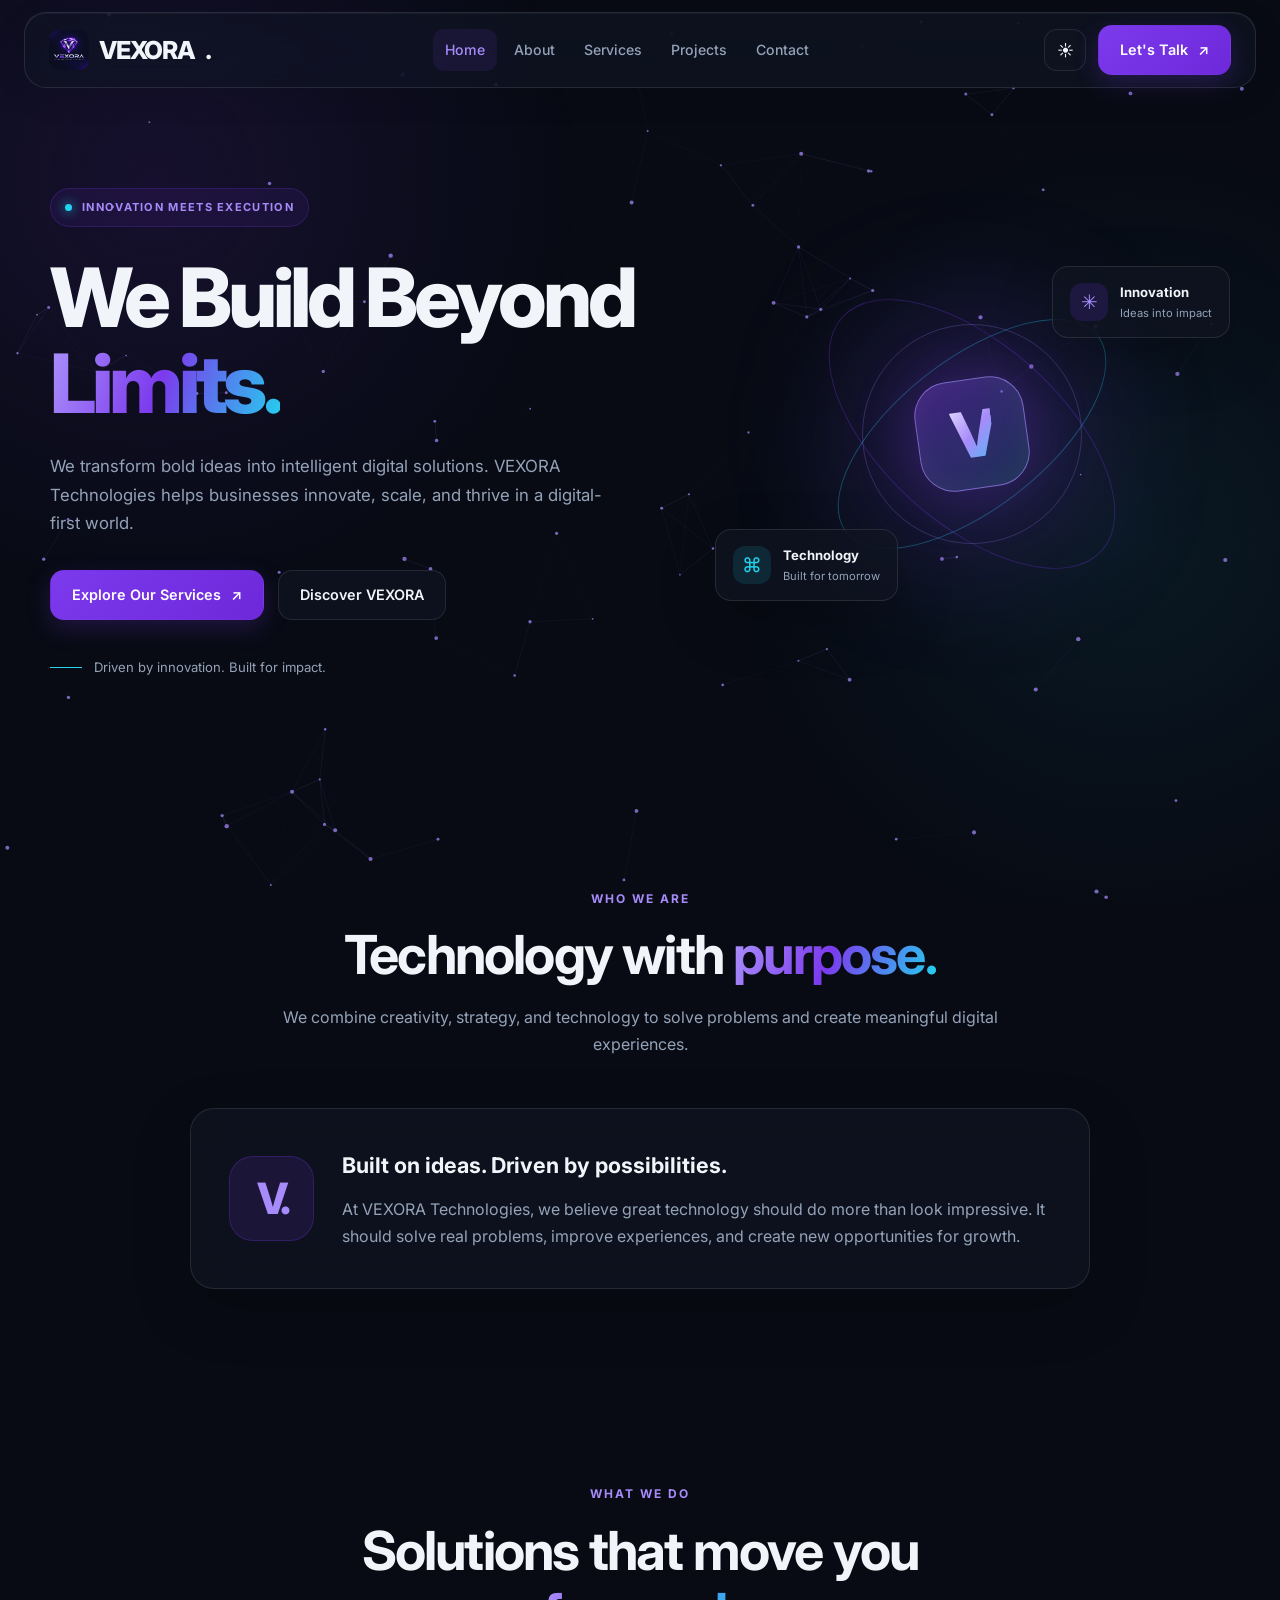
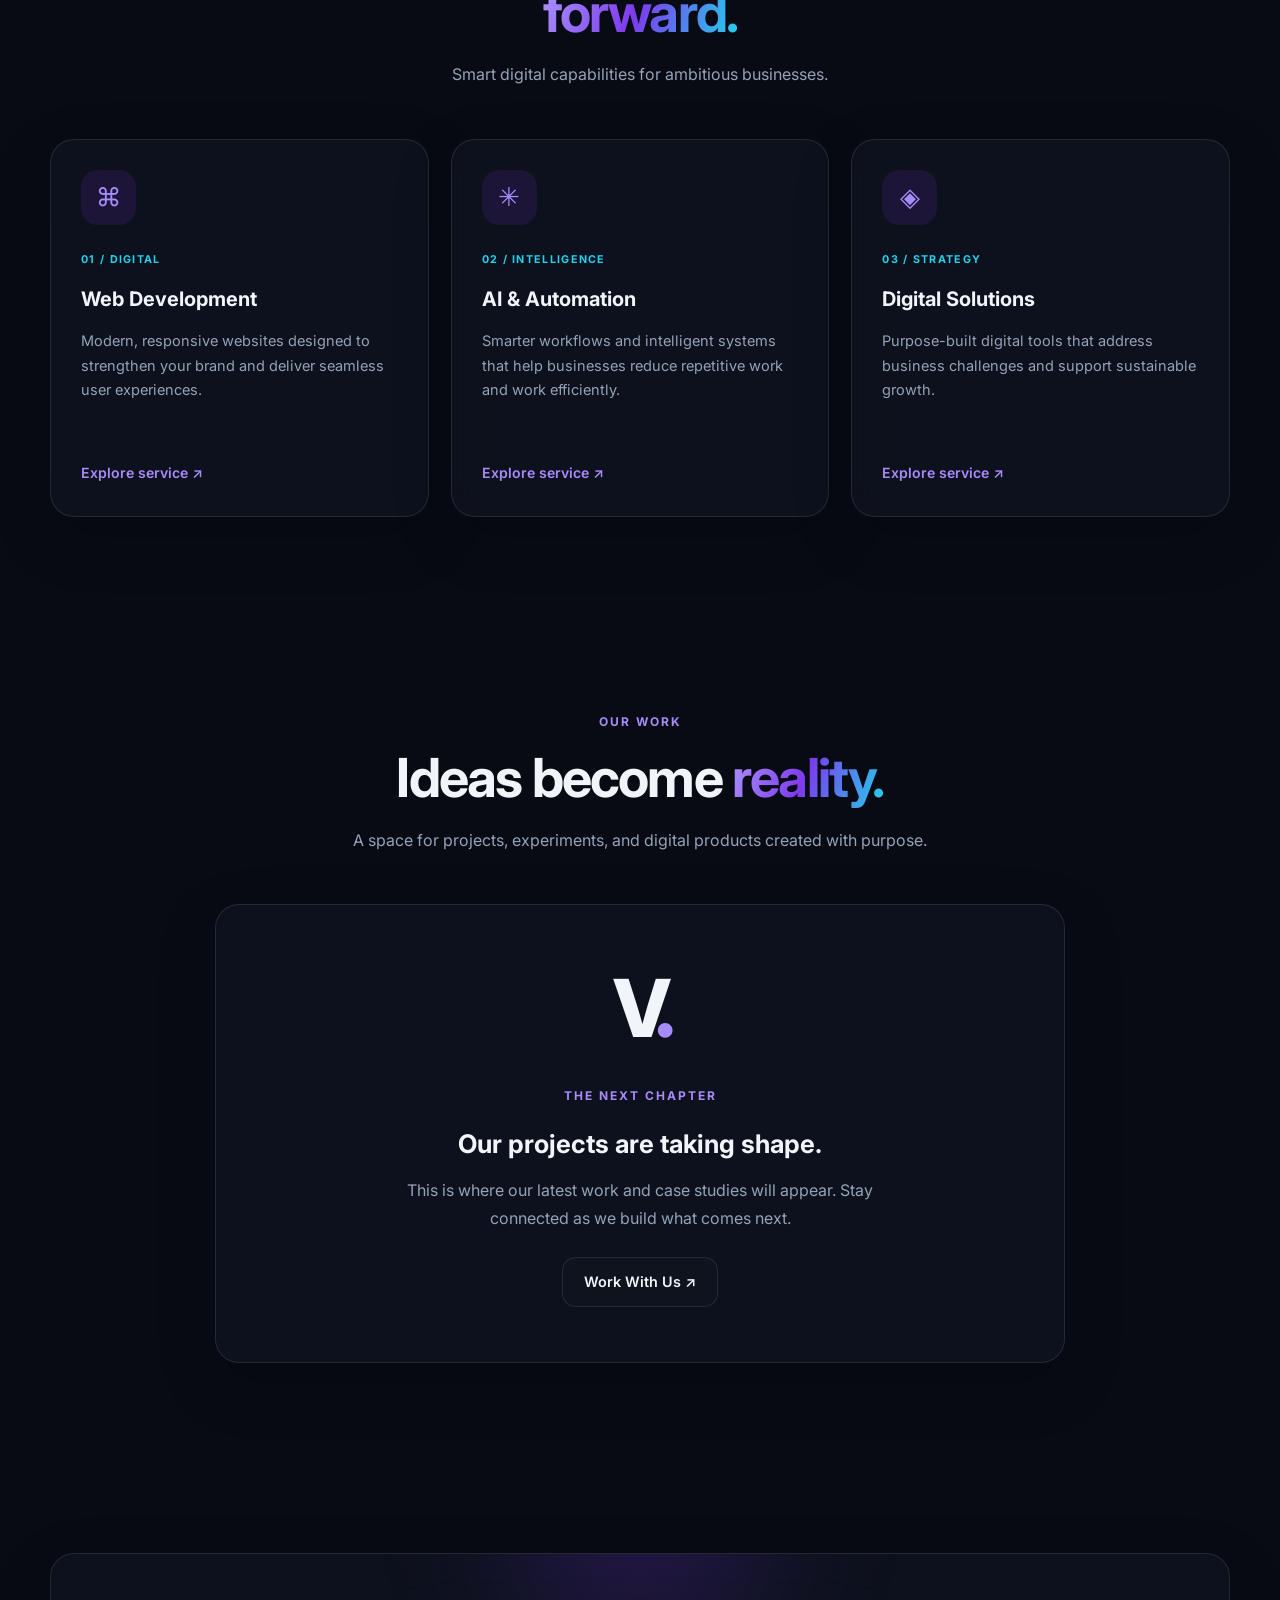
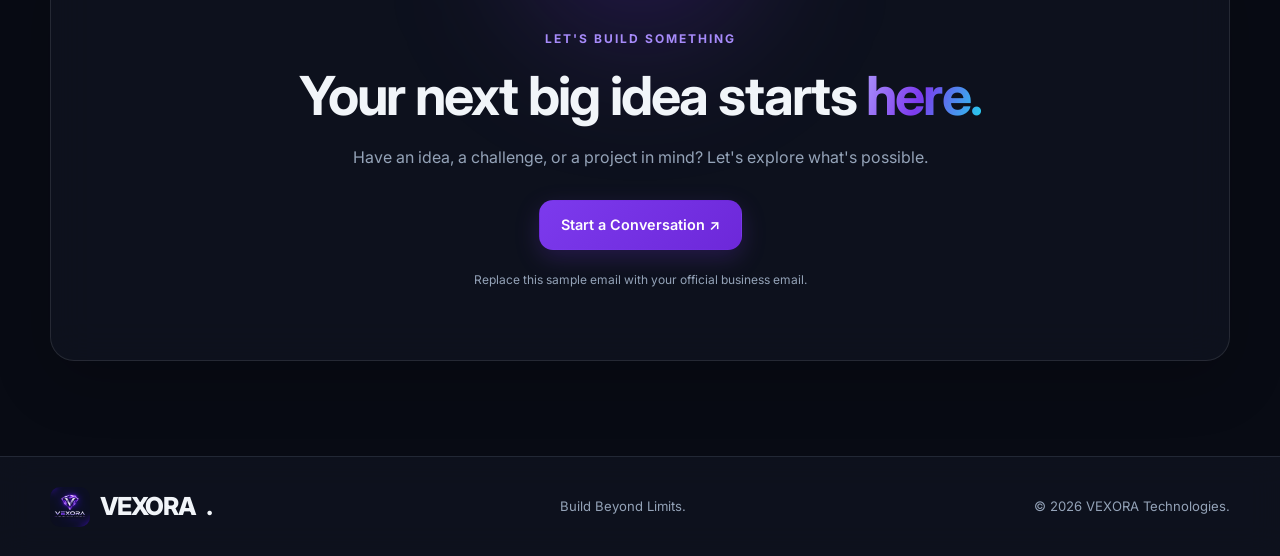
==== index.html @ 3f097b42 "Add files via upload" ====
<!DOCTYPE html>
<html lang="en" data-theme="dark">
<head>
    <meta charset="UTF-8">
    <meta name="viewport" content="width=device-width, initial-scale=1.0">
    <meta name="theme-color" content="#080B14">
    <meta name="description" content="VEXORA Technologies builds innovative digital solutions that help businesses grow and move beyond limits.">

    <title>VEXORA Technologies | Build Beyond Limits</title>
    <link rel="icon" type="image/png" href="favicon.png">
    <link rel="apple-touch-icon" href="favicon.png">

    <link rel="preconnect" href="https://fonts.googleapis.com">
    <link rel="preconnect" href="https://fonts.gstatic.com" crossorigin>
    <link href="https://fonts.googleapis.com/css2?family=Inter:wght@400;500;600;700;800&display=swap" rel="stylesheet">

    <link rel="stylesheet" href="style.css">
    <script src="script.js" defer></script>
</head>
<body>

    <!-- Animated background -->
    <canvas id="particle-canvas" aria-hidden="true"></canvas>

    <!-- Navbar -->
    <header class="navbar">
    <a href="index.html" class="logo" aria-label="VEXORA Home">
        <img src="vexora-logo.png" alt="" class="logo-img">
    VEXORA<span>.</span>
    </a>

        <nav class="nav-links" id="primary-navigation">
            <a href="index.html" class="active">Home</a>
            <a href="#about">About</a>
            <a href="#services">Services</a>
            <a href="#projects">Projects</a>
            <a href="#contact">Contact</a>
        </nav>

        <div class="nav-actions">
            <button class="theme-toggle" type="button" aria-label="Switch to light mode">
                ☀
            </button>

            <a href="#contact" class="btn btn-primary nav-cta">
                Let's Talk <span>↗</span>
            </a>

            <button class="menu-toggle" type="button"
                aria-label="Open navigation"
                aria-controls="primary-navigation"
                aria-expanded="false">
                <span></span>
                <span></span>
                <span></span>
            </button>
        </div>
    </header>

    <main>
        <!-- Hero -->
        <section class="hero container" id="home">
            <div class="hero-content reveal">
                <div class="status-pill">
                    <span class="status-dot"></span>
                    INNOVATION MEETS EXECUTION
                </div>

                <h1>
                    We Build Beyond
                    <span class="gradient-text">Limits.</span>
                </h1>

                <p>
                    We transform bold ideas into intelligent digital
                    solutions. VEXORA Technologies helps businesses
                    innovate, scale, and thrive in a digital-first world.
                </p>

                <div class="hero-buttons">
                    <a href="#services" class="btn btn-primary">
                        Explore Our Services <span>↗</span>
                    </a>

                    <a href="#about" class="btn btn-outline">
                        Discover VEXORA
                    </a>
                </div>

                <div class="hero-proof">
                    <span class="proof-line"></span>
                    <span>Driven by innovation. Built for impact.</span>
                </div>
            </div>

            <div class="hero-visual reveal" aria-hidden="true">
                <div class="orbit orbit-one"></div>
                <div class="orbit orbit-two"></div>
                <div class="orbit orbit-three"></div>

                <div class="core-glow"></div>

                <div class="core">
                    <span>V</span>
                </div>

                <div class="float-card float-card-one">
                    <span class="float-icon purple-icon">✳</span>
                    <div>
                        <strong>Innovation</strong>
                        <small>Ideas into impact</small>
                    </div>
                </div>

                <div class="float-card float-card-two">
                    <span class="float-icon cyan-icon">⌘</span>
                    <div>
                        <strong>Technology</strong>
                        <small>Built for tomorrow</small>
                    </div>
                </div>
            </div>
        </section>

        <!-- About -->
        <section class="section container" id="about">
            <div class="section-heading reveal">
                <span class="eyebrow">WHO WE ARE</span>
                <h2>Technology with <span class="gradient-text">purpose.</span></h2>
                <p>
                    We combine creativity, strategy, and technology to
                    solve problems and create meaningful digital experiences.
                </p>
            </div>

            <div class="about-panel glass-card reveal">
                <div class="about-mark">V.</div>
                <div>
                    <h3>Built on ideas. Driven by possibilities.</h3>
                    <p>
                        At VEXORA Technologies, we believe great technology
                        should do more than look impressive. It should solve
                        real problems, improve experiences, and create new
                        opportunities for growth.
                    </p>
                </div>
            </div>
        </section>

        <!-- Services -->
        <section class="section container" id="services">
            <div class="section-heading reveal">
                <span class="eyebrow">WHAT WE DO</span>
                <h2>Solutions that move you <span class="gradient-text">forward.</span></h2>
                <p>Smart digital capabilities for ambitious businesses.</p>
            </div>

            <div class="service-grid">
                <article class="service-card glass-card reveal">
                    <div class="service-icon">⌘</div>
                    <span class="card-number">01 / DIGITAL</span>
                    <h3>Web Development</h3>
                    <p>
                        Modern, responsive websites designed to strengthen
                        your brand and deliver seamless user experiences.
                    </p>
                    <a href="#contact" class="text-link">Explore service ↗</a>
                </article>

                <article class="service-card glass-card reveal">
                    <div class="service-icon">✳</div>
                    <span class="card-number">02 / INTELLIGENCE</span>
                    <h3>AI & Automation</h3>
                    <p>
                        Smarter workflows and intelligent systems that help
                        businesses reduce repetitive work and work efficiently.
                    </p>
                    <a href="#contact" class="text-link">Explore service ↗</a>
                </article>

                <article class="service-card glass-card reveal">
                    <div class="service-icon">◈</div>
                    <span class="card-number">03 / STRATEGY</span>
                    <h3>Digital Solutions</h3>
                    <p>
                        Purpose-built digital tools that address business
                        challenges and support sustainable growth.
                    </p>
                    <a href="#contact" class="text-link">Explore service ↗</a>
                </article>
            </div>
        </section>

        <!-- Projects -->
        <section class="section container" id="projects">
            <div class="section-heading reveal">
                <span class="eyebrow">OUR WORK</span>
                <h2>Ideas become <span class="gradient-text">reality.</span></h2>
                <p>
                    A space for projects, experiments, and digital products
                    created with purpose.
                </p>
            </div>

            <div class="project-placeholder glass-card reveal">
                <div class="project-symbol">V<span>.</span></div>
                <span class="eyebrow">THE NEXT CHAPTER</span>
                <h3>Our projects are taking shape.</h3>
                <p>
                    This is where our latest work and case studies will appear.
                    Stay connected as we build what comes next.
                </p>
                <a href="#contact" class="btn btn-outline">Work With Us ↗</a>
            </div>
        </section>

        <!-- Contact -->
        <section class="section container" id="contact">
            <div class="contact-panel glass-card reveal">
                <span class="eyebrow">LET'S BUILD SOMETHING</span>
                <h2>Your next big idea starts <span class="gradient-text">here.</span></h2>
                <p>
                    Have an idea, a challenge, or a project in mind?
                    Let's explore what's possible.
                </p>
                <a href="mailto:hello@vexora.com" class="btn btn-primary">
                    Start a Conversation ↗
                </a>
                <small>Replace this sample email with your official business email.</small>
            </div>
        </section>
    </main>

    <!-- Footer -->
    <footer class="footer">
        <div class="container footer-inner">
            <a href="index.html" class="logo">
            <img src="vexora-logo.png" alt="" class="logo-img">
            VEXORA<span>.</span>
         </a>
            <p>Build Beyond Limits.</p>
            <span>© <span id="current-year"></span> VEXORA Technologies.</span>
        </div>
    </footer>

    <button class="back-to-top" type="button" aria-label="Back to top">↑</button>

</body>
</html>
---- style.css ----
/* ==========================================
   VEXORA TECHNOLOGIES
   Global stylesheet
   Glassmorphism + Atomic Motion
========================================== */

:root {
    color-scheme: dark;

    --primary: #7C3AED;
    --primary-light: #A78BFA;
    --accent: #22D3EE;

    --bg: #080B14;
    --surface: #101522;
    --text: #F1F5F9;
    --text-muted: #94A3B8;

    --border: rgba(148, 163, 184, 0.16);
    --glass: rgba(16, 21, 34, 0.70);
    --glass-border: rgba(255, 255, 255, 0.10);

    --shadow: 0 20px 60px rgba(0, 0, 0, 0.20);
    --radius: 24px;
    --transition: 0.3s ease;
}

[data-theme="light"] {
    color-scheme: light;

    --bg: #F5F7FC;
    --surface: #FFFFFF;
    --text: #111827;
    --text-muted: #64748B;

    --border: rgba(100, 116, 139, 0.18);
    --glass: rgba(255, 255, 255, 0.72);
    --glass-border: rgba(255, 255, 255, 0.8);

    --shadow: 0 20px 60px rgba(15, 23, 42, 0.08);
}

* {
    margin: 0;
    padding: 0;
    box-sizing: border-box;
}

html {
    scroll-behavior: smooth;
    scroll-padding-top: 110px;
}

body {
    min-height: 100vh;
    overflow-x: hidden;
    background: var(--bg);
    color: var(--text);
    font-family: "Inter", sans-serif;
    line-height: 1.7;
    transition: background 0.3s ease, color 0.3s ease;
}

body::before {
    content: "";
    position: fixed;
    inset: 0;
    z-index: 0;
    pointer-events: none;

    background:
        radial-gradient(
            circle at 12% 20%,
            rgba(124, 58, 237, 0.12),
            transparent 32%
        ),
        radial-gradient(
            circle at 88% 60%,
            rgba(34, 211, 238, 0.07),
            transparent 32%
        );
}

a {
    color: inherit;
    text-decoration: none;
}

button {
    font: inherit;
    cursor: pointer;
}

button, a {
    -webkit-tap-highlight-color: transparent;
}

button:focus-visible,
a:focus-visible {
    outline: 2px solid var(--accent);
    outline-offset: 4px;
}

#particle-canvas {
    position: fixed;
    inset: 0;
    z-index: 0;
    width: 100%;
    height: 100%;
    pointer-events: none;
    opacity: 0.85;
}

.navbar,
main,
.footer,
.back-to-top {
    position: relative;
    z-index: 1;
}

.container {
    width: min(1180px, calc(100% - 48px));
    margin-inline: auto;
}

/* NAVBAR */

.navbar {
    position: sticky;
    top: 12px;
    z-index: 1000;

    width: min(1440px, calc(100% - 48px));
    min-height: 76px;
    margin: 12px auto 0;
    padding: 12px 24px;

    display: flex;
    align-items: center;
    justify-content: space-between;
    gap: 24px;

    background: var(--glass);
    backdrop-filter: blur(24px) saturate(160%);
    -webkit-backdrop-filter: blur(24px) saturate(160%);

    border: 1px solid var(--glass-border);
    border-radius: 22px;

    box-shadow:
        0 8px 32px rgba(0, 0, 0, 0.10),
        inset 0 1px 0 rgba(255, 255, 255, 0.05);

    transition: background var(--transition),
        border-color var(--transition),
        box-shadow var(--transition);
}

.navbar.scrolled {
    box-shadow: var(--shadow);
    border-color: var(--border);
}

.logo {
    flex-shrink: 0;
    display: inline-flex;
    align-items: center;
    gap: 10px;
    font-size: 1.55rem;
    font-weight: 800;
    letter-spacing: -1.2px;
}

.logo-img {
    width: 40px;
    height: 40px;
    object-fit: contain;
    border-radius: 10px;
}
.logo-img { mix-blend-mode: screen; }
[data-theme="light"] .logo-img { mix-blend-mode: normal; }


@media (max-width: 480px) {
    .logo-img { width: 32px; height: 32px; }
}

.nav-links {
    display: flex;
    align-items: center;
    justify-content: center;
    gap: 5px;
}

.nav-links a {
    padding: 9px 12px;
    border-radius: 11px;
    color: var(--text-muted);
    font-size: 0.88rem;
    font-weight: 500;
    white-space: nowrap;

    transition: color var(--transition),
        background var(--transition);
}

.nav-links a:hover,
.nav-links a.active {
    color: var(--primary-light);
    background: rgba(124, 58, 237, 0.10);
}

.nav-actions {
    display: flex;
    align-items: center;
    gap: 12px;
}

.theme-toggle {
    display: grid;
    place-items: center;
    width: 42px;
    height: 42px;

    color: var(--text);
    background: var(--glass);
    border: 1px solid var(--border);
    border-radius: 13px;

    transition: transform var(--transition),
        border-color var(--transition);
}

.theme-toggle:hover {
    transform: rotate(12deg);
    border-color: var(--primary);
}

.menu-toggle {
    display: none;
    width: 42px;
    height: 42px;
    padding: 10px;

    flex-direction: column;
    justify-content: center;
    gap: 5px;

    background: var(--glass);
    border: 1px solid var(--border);
    border-radius: 12px;
}
.core-img {
    width: 90%;
    height: 90%;
    object-fit: contain;
    /* transform: rotate(8deg); cancels the box's -8deg tilt */
}
.menu-toggle span {
    width: 100%;
    height: 2px;
    background: var(--text);
    border-radius: 2px;
    transition: transform var(--transition), opacity var(--transition);
}

.menu-toggle[aria-expanded="true"] span:first-child {
    transform: translateY(7px) rotate(45deg);
}

.menu-toggle[aria-expanded="true"] span:nth-child(2) {
    opacity: 0;
}

.menu-toggle[aria-expanded="true"] span:last-child {
    transform: translateY(-7px) rotate(-45deg);
}

/* BUTTONS */

.btn {
    display: inline-flex;
    align-items: center;
    justify-content: center;
    gap: 10px;

    min-height: 48px;
    padding: 12px 21px;

    border: 1px solid transparent;
    border-radius: 14px;

    font-size: 0.9rem;
    font-weight: 600;

    transition: transform var(--transition),
        box-shadow var(--transition),
        background var(--transition),
        border-color var(--transition);
}

.btn:hover {
    transform: translateY(-3px);
}

.btn-primary {
    color: #FFFFFF;
    background: linear-gradient(135deg, #7C3AED, #6D28D9);
    box-shadow: 0 8px 25px rgba(124, 58, 237, 0.22);
}

.btn-primary:hover {
    box-shadow: 0 12px 35px rgba(124, 58, 237, 0.35);
}

.btn-outline {
    color: var(--text);
    background: var(--glass);
    border-color: var(--border);
}

.btn-outline:hover {
    border-color: var(--primary);
}

/* HERO */

.hero {
    min-height: 660px;
    padding-block: 100px 110px;

    display: grid;
    grid-template-columns: 1.1fr 0.9fr;
    align-items: center;
    gap: 35px;
}

.hero-content {
    max-width: 700px;
}

.status-pill {
    display: inline-flex;
    align-items: center;
    gap: 10px;

    padding: 9px 14px;
    margin-bottom: 28px;

    color: var(--primary-light);
    background: rgba(124, 58, 237, 0.09);
    border: 1px solid rgba(124, 58, 237, 0.22);
    border-radius: 999px;

    font-size: 0.69rem;
    font-weight: 700;
    letter-spacing: 1.3px;
}

.status-dot {
    width: 7px;
    height: 7px;
    border-radius: 50%;
    background: var(--accent);
    box-shadow: 0 0 12px var(--accent);
}

.hero h1 {
    max-width: 800px;
    margin-bottom: 25px;

    font-size: clamp(3rem, 6.4vw, 5.7rem);
    font-weight: 800;
    line-height: 1.05;
    letter-spacing: -4px;
}

.gradient-text {
    color: var(--primary-light);
    background: linear-gradient(
        110deg,
        #A78BFA 5%,
        #7C3AED 48%,
        #22D3EE 100%
    );
    -webkit-background-clip: text;
    background-clip: text;
    -webkit-text-fill-color: transparent;
}

.hero-content > p {
    max-width: 570px;
    margin-bottom: 32px;
    color: var(--text-muted);
    font-size: 1.05rem;
}

.hero-buttons {
    display: flex;
    flex-wrap: wrap;
    gap: 14px;
}

.hero-proof {
    display: flex;
    align-items: center;
    gap: 12px;
    margin-top: 36px;
    color: var(--text-muted);
    font-size: 0.82rem;
}

.proof-line {
    width: 32px;
    height: 1px;
    background: var(--accent);
}

/* ATOMIC HERO VISUAL */

.hero-visual {
    position: relative;
    min-height: 440px;
    display: grid;
    place-items: center;
    isolation: isolate;
}

.core-glow {
    position: absolute;
    width: 230px;
    height: 230px;
    border-radius: 50%;
    background: rgba(124, 58, 237, 0.24);
    filter: blur(65px);
}

.core {
    position: relative;
    z-index: 2;

    width: 110px;
    height: 110px;
    display: grid;
    place-items: center;

    border: 1px solid rgba(167, 139, 250, 0.65);
    border-radius: 34px;

    background: linear-gradient(
        145deg,
        rgba(124, 58, 237, 0.38),
        rgba(34, 211, 238, 0.12)
    );

    box-shadow:
        0 0 60px rgba(124, 58, 237, 0.25),
        inset 0 0 35px rgba(255, 255, 255, 0.05);

    transform: rotate(-8deg);
}

.core span {
    font-size: 4rem;
    font-weight: 800;
    letter-spacing: -6px;
    background: linear-gradient(135deg, #FFFFFF, #A78BFA, #22D3EE);
    -webkit-background-clip: text;
    background-clip: text;
    -webkit-text-fill-color: transparent;
}

.orbit {
    position: absolute;
    border: 1px solid rgba(167, 139, 250, 0.25);
    border-radius: 50%;
    pointer-events: none;
}

.orbit-one {
    width: 220px;
    height: 220px;
    animation: orbitSpin 18s linear infinite;
}

.orbit-two {
    width: 320px;
    height: 150px;
    transform: rotate(-38deg);
    border-color: rgba(34, 211, 238, 0.32);
    animation: orbitSpin 24s linear infinite reverse;
}

.orbit-three {
    width: 350px;
    height: 180px;
    transform: rotate(42deg);
    border-color: rgba(124, 58, 237, 0.3);
    animation: orbitSpin 28s linear infinite;
}

@keyframes orbitSpin {
    from { rotate: 0deg; }
    to { rotate: 360deg; }
}

.float-card {
    position: absolute;
    z-index: 3;

    display: flex;
    align-items: center;
    gap: 12px;

    padding: 14px 17px;
    border-radius: 16px;

    background: var(--glass);
    backdrop-filter: blur(18px);
    -webkit-backdrop-filter: blur(18px);

    border: 1px solid var(--glass-border);
    box-shadow: var(--shadow);

    animation: floatCard 5s ease-in-out infinite;
}

.float-card-one {
    top: 12%;
    right: 0;
}

.float-card-two {
    bottom: 12%;
    left: 0;
    animation-delay: -2.5s;
}

.float-card strong,
.float-card small {
    display: block;
}

.float-card strong {
    font-size: 0.82rem;
}

.float-card small {
    color: var(--text-muted);
    font-size: 0.7rem;
}

.float-icon {
    display: grid;
    place-items: center;
    width: 38px;
    height: 38px;
    border-radius: 12px;
    font-size: 1.25rem;
}

.purple-icon {
    color: #A78BFA;
    background: rgba(124, 58, 237, 0.15);
}

.cyan-icon {
    color: var(--accent);
    background: rgba(34, 211, 238, 0.12);
}

@keyframes floatCard {
    0%, 100% { translate: 0 0; }
    50% { translate: 0 -10px; }
}

/* SHARED SECTIONS */

.section {
    padding-block: 95px;
}

.section-heading {
    max-width: 720px;
    margin: 0 auto 50px;
    text-align: center;
}

.eyebrow {
    display: inline-block;
    margin-bottom: 15px;
    color: var(--primary-light);
    font-size: 0.75rem;
    font-weight: 700;
    letter-spacing: 2px;
}

.section-heading h2,
.contact-panel h2 {
    margin-bottom: 18px;
    font-size: clamp(2rem, 4.2vw, 3.4rem);
    line-height: 1.15;
    letter-spacing: -1.8px;
}

.section-heading p,
.contact-panel > p {
    color: var(--text-muted);
    font-size: 1rem;
}

.glass-card {
    background: var(--glass);
    backdrop-filter: blur(20px);
    -webkit-backdrop-filter: blur(20px);
    border: 1px solid var(--glass-border);
    border-radius: var(--radius);
    box-shadow: var(--shadow);
}

.about-panel {
    display: flex;
    align-items: center;
    gap: 28px;
    max-width: 900px;
    padding: 38px;
    margin-inline: auto;
}

.about-mark {
    flex-shrink: 0;
    width: 85px;
    height: 85px;
    display: grid;
    place-items: center;

    color: var(--primary-light);
    background: rgba(124, 58, 237, 0.13);
    border: 1px solid rgba(124, 58, 237, 0.25);
    border-radius: 24px;

    font-size: 2.7rem;
    font-weight: 800;
    letter-spacing: -4px;
}

.about-panel h3 {
    margin-bottom: 12px;
    font-size: 1.35rem;
}

.about-panel p {
    color: var(--text-muted);
}

/* SERVICES */

.service-grid {
    display: grid;
    grid-template-columns: repeat(3, minmax(0, 1fr));
    gap: 22px;
}

.service-card {
    padding: 30px;
    transition: transform var(--transition), border-color var(--transition);
}

.service-card:hover {
    transform: translateY(-7px);
    border-color: rgba(124, 58, 237, 0.5);
}

.service-icon {
    width: 55px;
    height: 55px;
    display: grid;
    place-items: center;

    margin-bottom: 26px;
    border-radius: 17px;

    color: var(--primary-light);
    background: rgba(124, 58, 237, 0.13);
    font-size: 1.6rem;
}

.card-number {
    display: block;
    margin-bottom: 13px;
    color: var(--accent);
    font-size: 0.67rem;
    font-weight: 700;
    letter-spacing: 1.3px;
}

.service-card h3 {
    margin-bottom: 13px;
    font-size: 1.25rem;
}

.service-card p {
    min-height: 105px;
    margin-bottom: 25px;
    color: var(--text-muted);
    font-size: 0.91rem;
}

.text-link {
    color: var(--primary-light);
    font-size: 0.88rem;
    font-weight: 600;
}

.text-link:hover {
    color: var(--accent);
}

/* PROJECTS */

.project-placeholder {
    max-width: 850px;
    padding: 55px 25px;
    margin-inline: auto;
    text-align: center;
}

.project-symbol {
    margin-bottom: 25px;
    font-size: 5rem;
    font-weight: 800;
    letter-spacing: -8px;
    line-height: 1.2;
}

.project-symbol span {
    color: var(--primary-light);
}

.project-placeholder h3 {
    margin-bottom: 12px;
    font-size: 1.6rem;
}

.project-placeholder p {
    max-width: 500px;
    margin: 0 auto 25px;
    color: var(--text-muted);
}

/* CONTACT */

.contact-panel {
    padding: 70px 28px;
    text-align: center;
    overflow: hidden;
    position: relative;
}

.contact-panel::before {
    content: "";
    position: absolute;
    width: 240px;
    height: 240px;
    top: -150px;
    left: calc(50% - 120px);
    border-radius: 50%;
    background: rgba(124, 58, 237, 0.22);
    filter: blur(70px);
    pointer-events: none;
}

.contact-panel > * {
    position: relative;
}

.contact-panel h2 {
    max-width: 750px;
    margin-inline: auto;
}

.contact-panel > p {
    max-width: 580px;
    margin: 0 auto 28px;
}

.contact-panel small {
    display: block;
    margin-top: 20px;
    color: var(--text-muted);
    font-size: 0.75rem;
}

/* FOOTER */

.footer {
    padding: 28px 0;
    border-top: 1px solid var(--border);
    background: var(--glass);
    backdrop-filter: blur(15px);
}

.footer-inner {
    display: flex;
    align-items: center;
    justify-content: space-between;
    gap: 20px;
}

.footer-inner p,
.footer-inner > span {
    color: var(--text-muted);
    font-size: 0.82rem;
}

/* SCROLL REVEAL */

.reveal {
    opacity: 0;
    transform: translateY(24px);
    transition: opacity 0.7s ease, transform 0.7s ease;
}

.reveal.visible {
    opacity: 1;
    transform: translateY(0);
}

/* BACK TO TOP */

.back-to-top {
    position: fixed;
    right: 24px;
    bottom: 24px;
    z-index: 999;

    width: 46px;
    height: 46px;

    display: grid;
    place-items: center;

    color: var(--text);
    background: var(--glass);
    backdrop-filter: blur(15px);
    border: 1px solid var(--border);
    border-radius: 15px;

    opacity: 0;
    visibility: hidden;
    transform: translateY(10px);

    transition: var(--transition);
}

.back-to-top.show {
    opacity: 1;
    visibility: visible;
    transform: translateY(0);
}

.back-to-top:hover {
    border-color: var(--primary);
    color: var(--primary-light);
}

/* RESPONSIVE */

@media (max-width: 1000px) {
    .navbar {
        gap: 12px;
        padding-inline: 18px;
    }

    .nav-links a {
        padding-inline: 8px;
        font-size: 0.8rem;
    }

    .nav-actions {
        gap: 8px;
    }

    .hero {
        grid-template-columns: 1fr 0.8fr;
        gap: 10px;
    }

    .hero h1 {
        font-size: clamp(2.8rem, 6vw, 4.5rem);
        letter-spacing: -2.5px;
    }

    .service-grid {
        gap: 15px;
    }

    .service-card {
        padding: 24px;
    }
}

@media (max-width: 760px) {
    .navbar {
        width: calc(100% - 28px);
        min-height: 66px;
        top: 8px;
        margin-top: 8px;
        border-radius: 18px;
    }

    .menu-toggle {
        display: flex;
    }

    .nav-links {
        position: absolute;
        top: calc(100% + 10px);
        left: 0;
        right: 0;

        display: flex;
        flex-direction: column;
        align-items: stretch;
        gap: 4px;

        padding: 12px;

        background: var(--surface);
        border: 1px solid var(--border);
        border-radius: 18px;
        box-shadow: var(--shadow);

        opacity: 0;
        visibility: hidden;
        pointer-events: none;
        transform: translateY(-8px);

        transition: opacity var(--transition),
            transform var(--transition),
            visibility var(--transition);
    }

    .nav-links.open {
        opacity: 1;
        visibility: visible;
        pointer-events: auto;
        transform: translateY(0);
    }

    .nav-links a {
        padding: 12px 14px;
        font-size: 0.92rem;
    }

    .nav-cta {
        display: none;
    }

    .hero {
        min-height: auto;
        grid-template-columns: 1fr;
        padding-block: 100px 50px;
    }

    .hero h1 {
        max-width: 650px;
        font-size: clamp(3rem, 10vw, 5rem);
        letter-spacing: -2.5px;
    }

    .hero-visual {
        min-height: 370px;
    }

    .section {
        padding-block: 70px;
    }

    .service-grid {
        grid-template-columns: 1fr;
    }

    .service-card p {
        min-height: 0;
    }

    .about-panel {
        align-items: flex-start;
        padding: 26px;
    }

    .about-mark {
        width: 60px;
        height: 60px;
        font-size: 2rem;
        border-radius: 17px;
    }

    .footer-inner {
        flex-direction: column;
        text-align: center;
    }
}

@media (max-width: 480px) {
    .container {
        width: calc(100% - 32px);
    }

    .navbar {
        padding: 10px 13px;
        gap: 8px;
    }

    .logo {
        font-size: 1.35rem;
    }

    .nav-actions {
        gap: 7px;
    }

    .theme-toggle,
    .menu-toggle {
        width: 38px;
        height: 38px;
    }

    .hero {
        padding-top: 75px;
    }

    .hero h1 {
        font-size: clamp(2.7rem, 12vw, 3.7rem);
        letter-spacing: -2px;
    }

    .hero-content > p {
        font-size: 0.95rem;
    }

    .hero-buttons {
        flex-direction: column;
        align-items: stretch;
    }

    .hero-buttons .btn {
        width: 100%;
    }

    .hero-visual {
        min-height: 320px;
        overflow: hidden;
    }

    .orbit-one {
        width: 180px;
        height: 180px;
    }

    .orbit-two {
        width: 260px;
        height: 120px;
    }

    .orbit-three {
        width: 280px;
        height: 140px;
    }

    .float-card {
        padding: 10px 12px;
    }

    .float-card-one {
        right: 0;
    }

    .float-card-two {
        left: 0;
    }

    .section-heading h2,
    .contact-panel h2 {
        font-size: 2.2rem;
        letter-spacing: -1px;
    }

    .about-panel {
        flex-direction: column;
    }

    .contact-panel {
        padding: 48px 20px;
    }
}

/* ACCESSIBILITY */

@media (prefers-reduced-motion: reduce) {
    *,
    *::before,
    *::after {
        scroll-behavior: auto !important;
        animation: none !important;
        transition-duration: 0.01ms !important;
    }

    .reveal {
        opacity: 1;
        transform: none;
    }
}
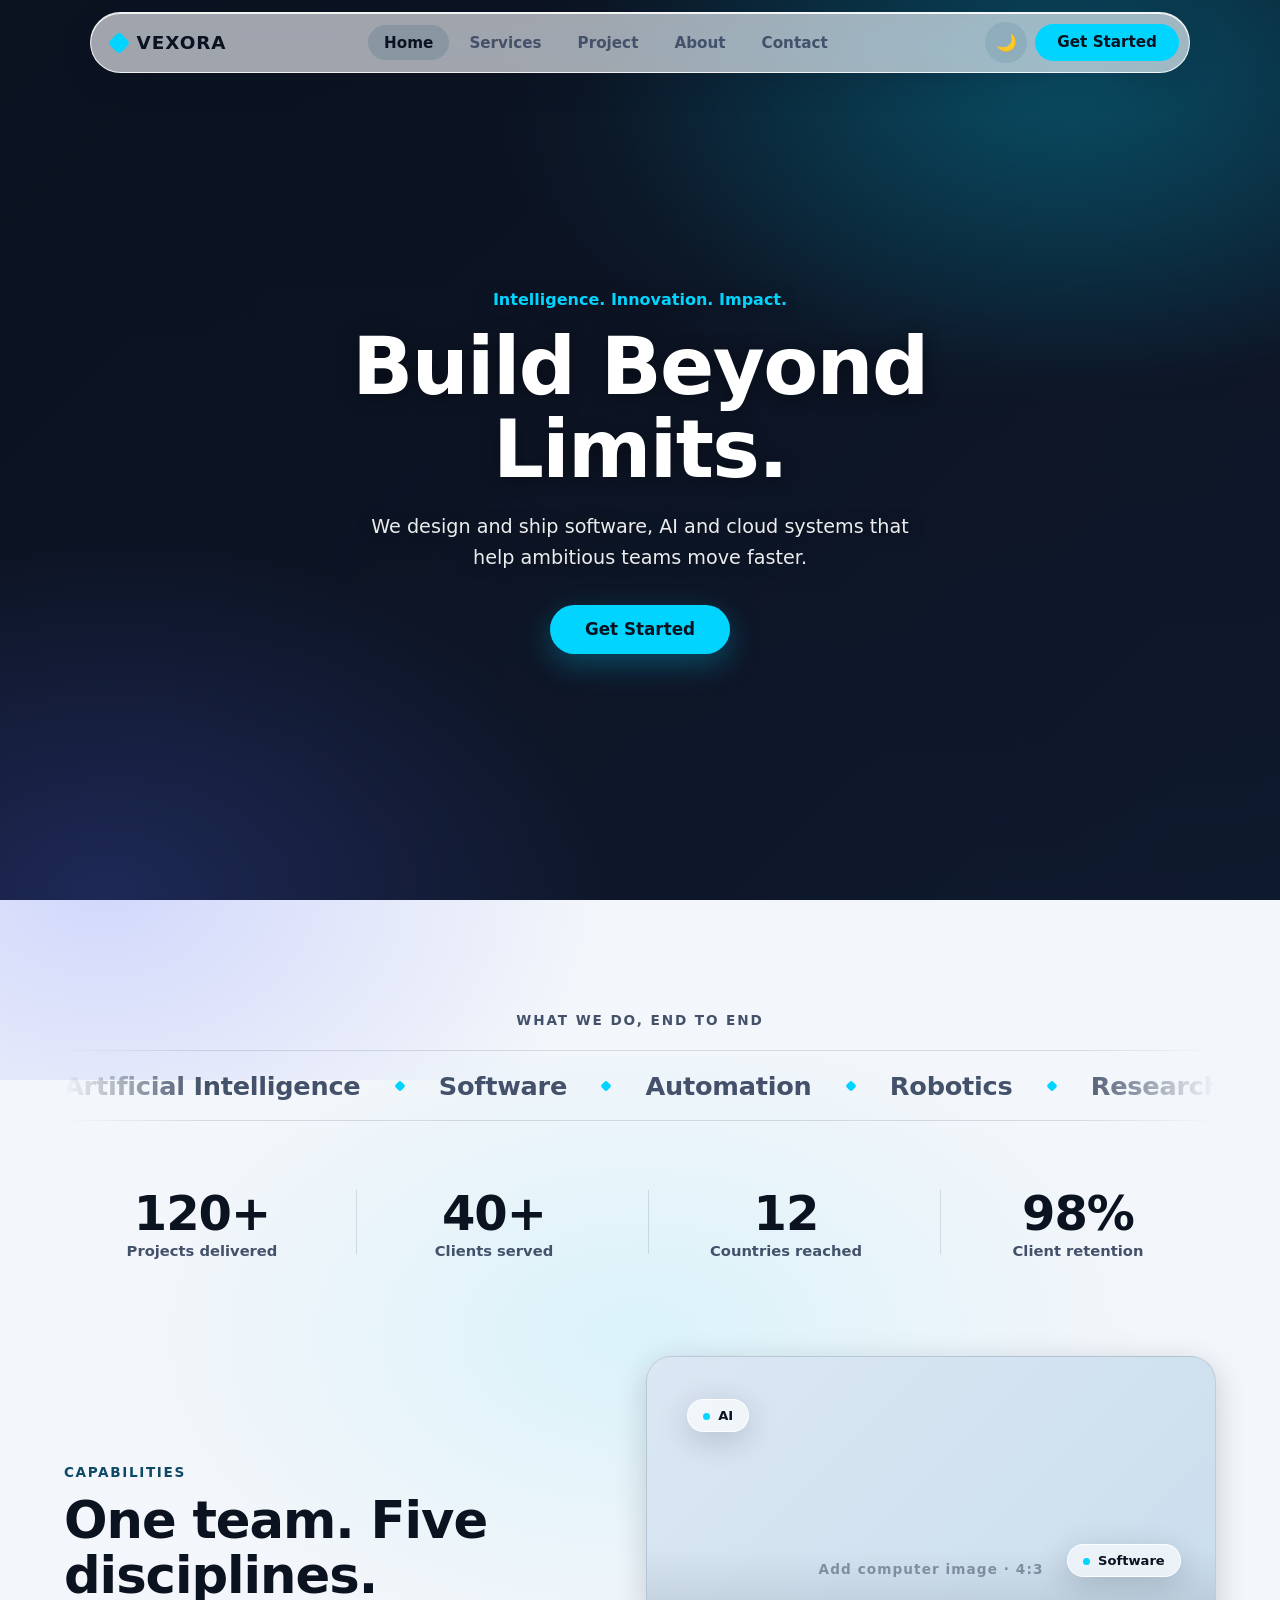
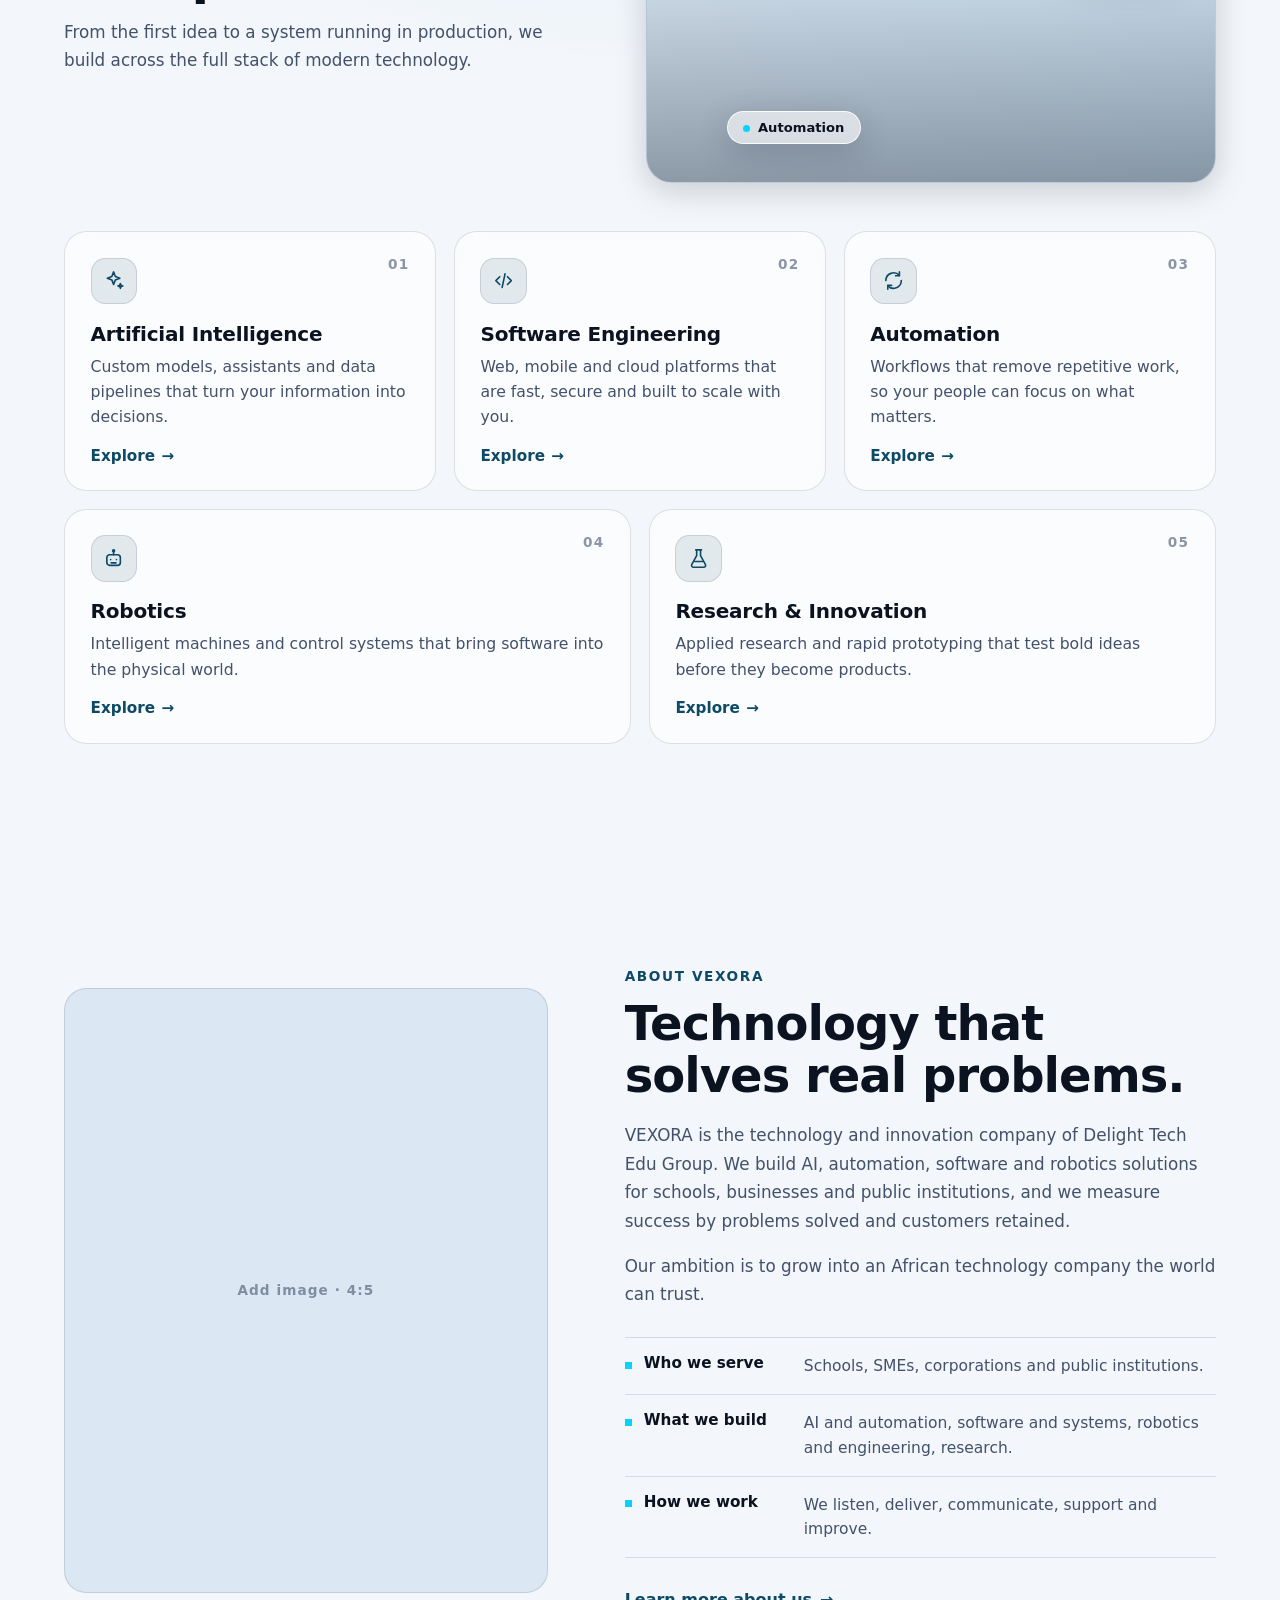
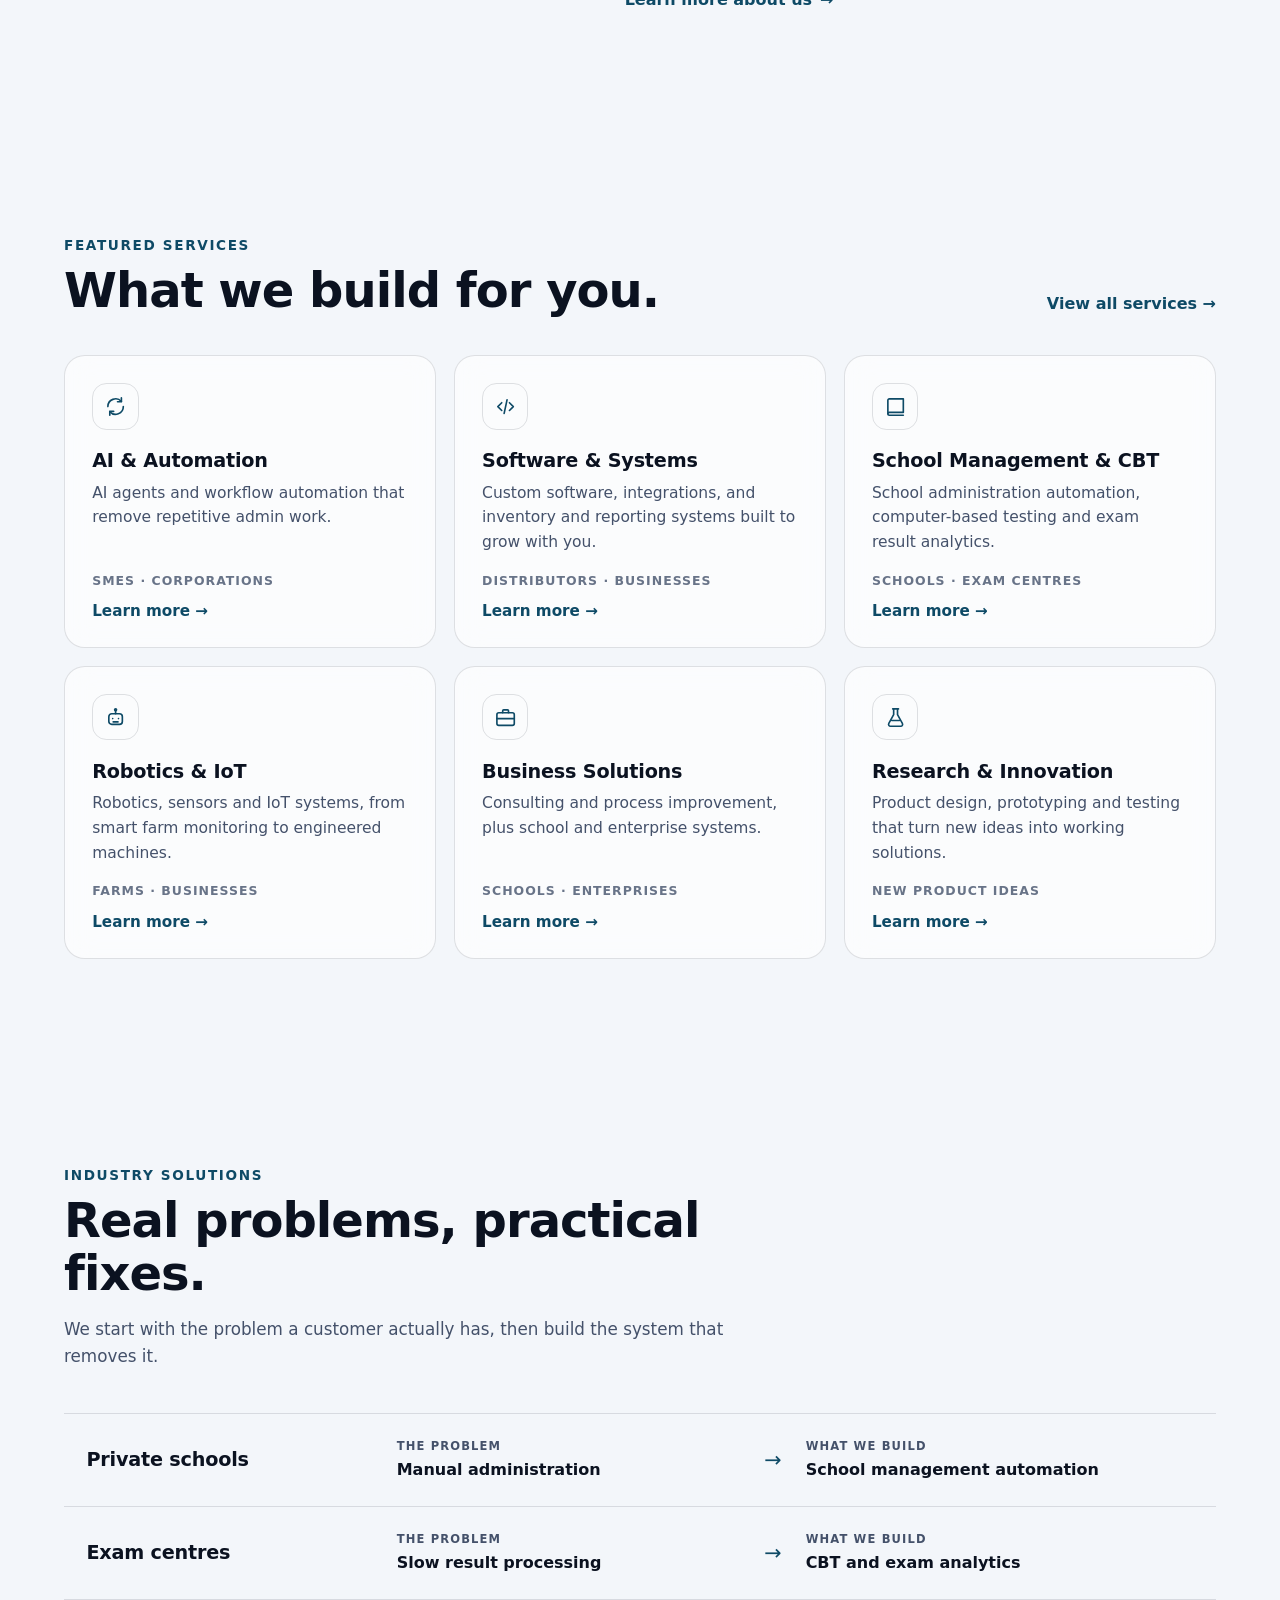
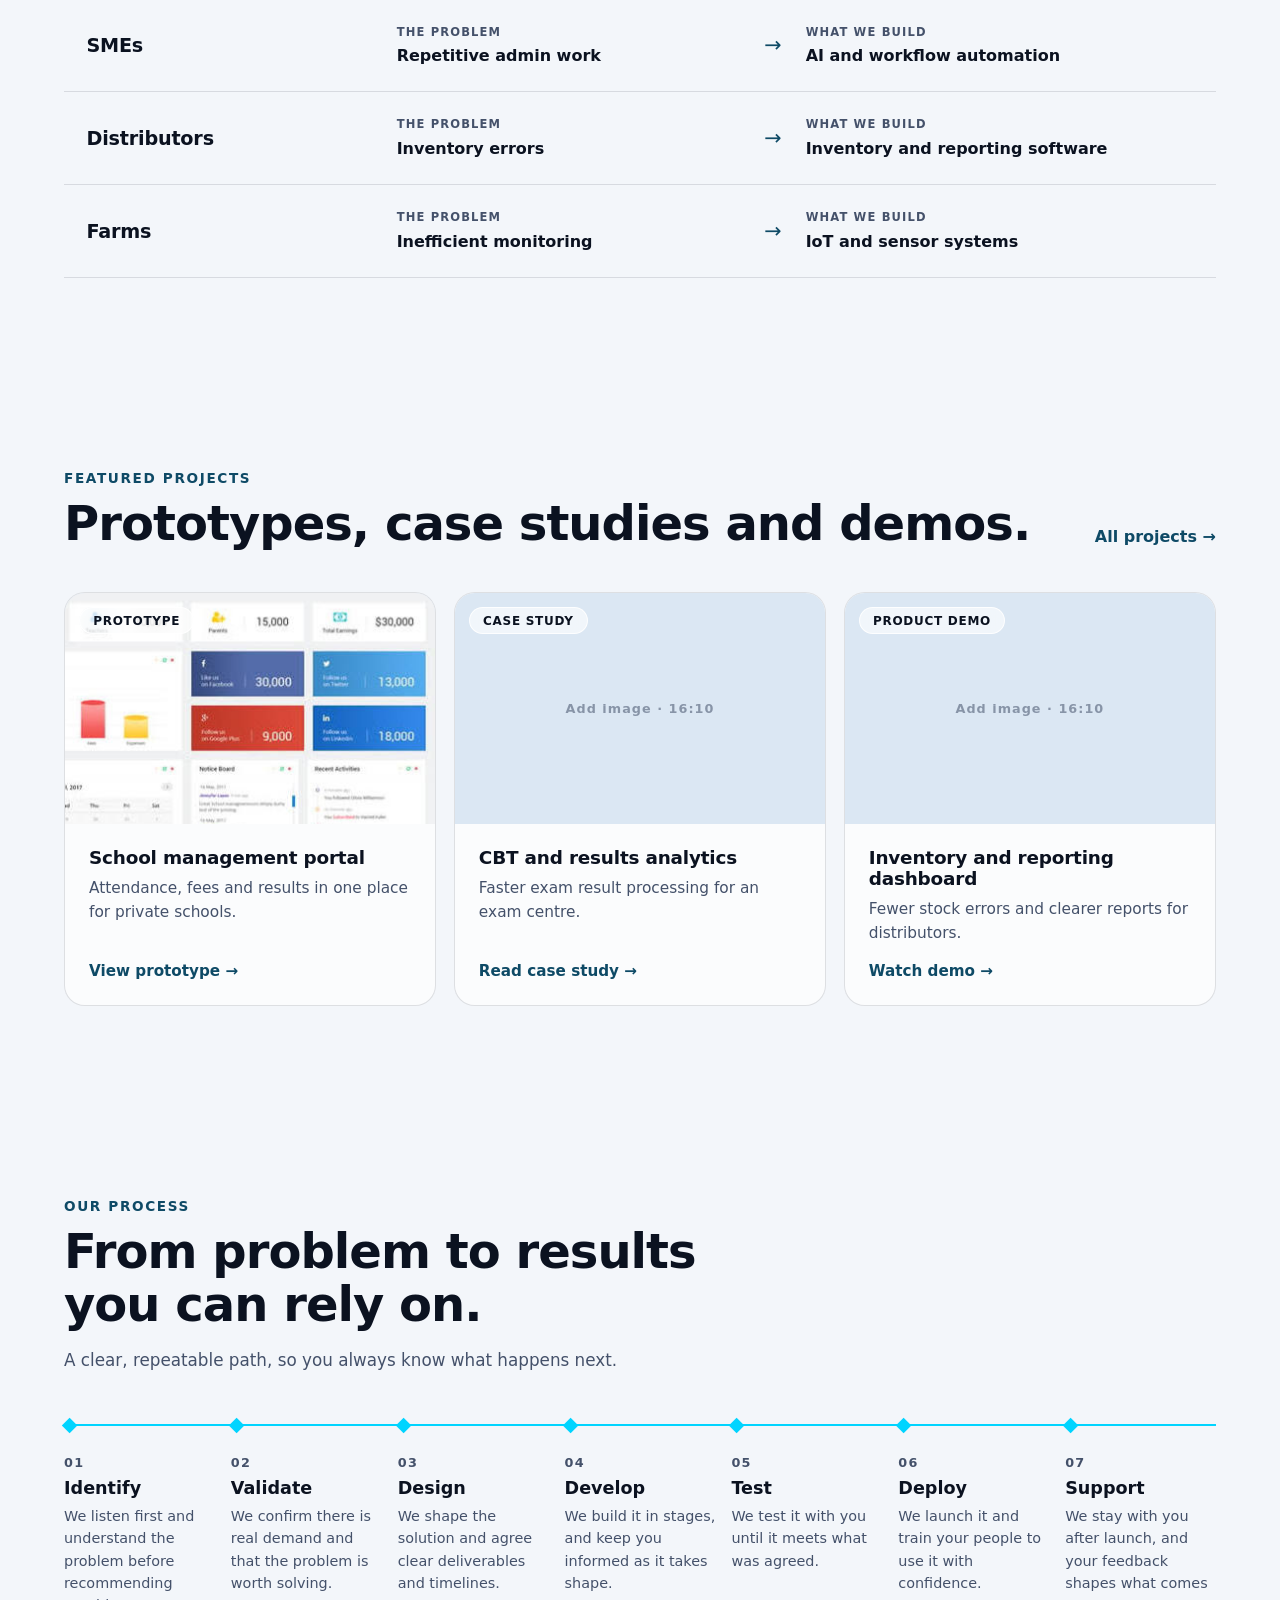
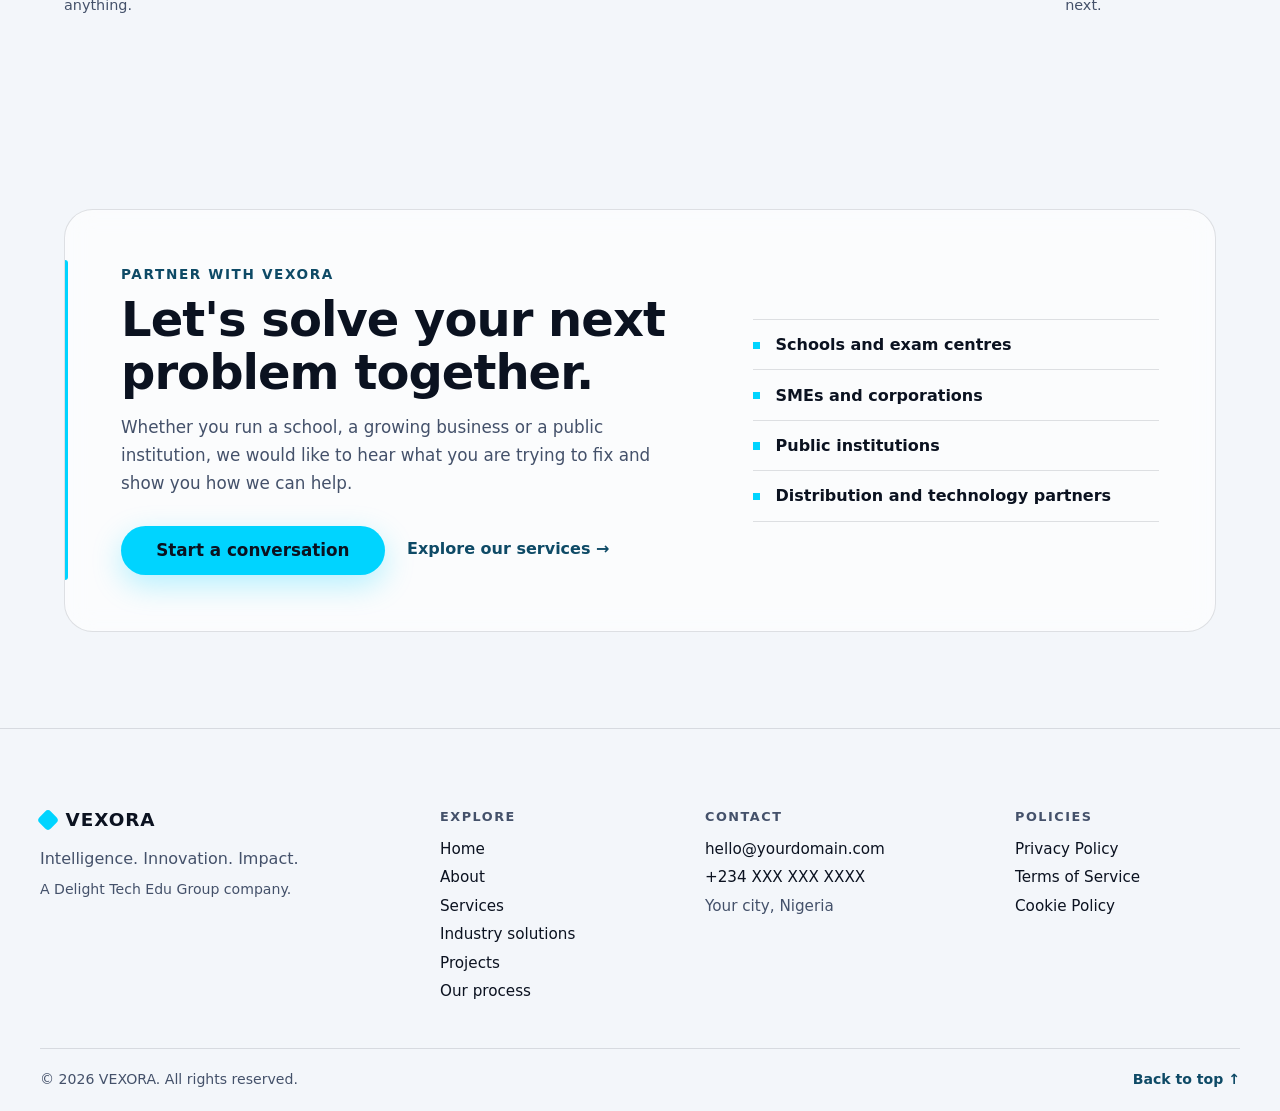
==== commit bc159a74: "Add files via upload" ====
--- a/index.html
+++ b/index.html
@@ -1,250 +1,417 @@
-
 <!DOCTYPE html>
-<html lang="en" data-theme="dark">
+<html lang="en">
 <head>
-    <meta charset="UTF-8">
-    <meta name="viewport" content="width=device-width, initial-scale=1.0">
-    <meta name="theme-color" content="#080B14">
-    <meta name="description" content="VEXORA Technologies builds innovative digital solutions that help businesses grow and move beyond limits.">
-
-    <title>VEXORA Technologies | Build Beyond Limits</title>
-    <link rel="icon" type="image/png" href="favicon.png">
-    <link rel="apple-touch-icon" href="favicon.png">
-
-    <link rel="preconnect" href="https://fonts.googleapis.com">
-    <link rel="preconnect" href="https://fonts.gstatic.com" crossorigin>
-    <link href="https://fonts.googleapis.com/css2?family=Inter:wght@400;500;600;700;800&display=swap" rel="stylesheet">
-
-    <link rel="stylesheet" href="style.css">
-    <script src="script.js" defer></script>
+  <meta charset="UTF-8">
+  <meta name="viewport" content="width=device-width, initial-scale=1.0">
+  <title>Vexora Tech</title>
+  <link rel="stylesheet" href="style.css">
 </head>
 <body>
-
-    <!-- Animated background -->
-    <canvas id="particle-canvas" aria-hidden="true"></canvas>
-
-    <!-- Navbar -->
-    <header class="navbar">
-    <a href="index.html" class="logo" aria-label="VEXORA Home">
-        <img src="vexora-logo.png" alt="" class="logo-img">
-    VEXORA<span>.</span>
-    </a>
-
-        <nav class="nav-links" id="primary-navigation">
-            <a href="index.html" class="active">Home</a>
-            <a href="#about">About</a>
-            <a href="#services">Services</a>
-            <a href="#projects">Projects</a>
-            <a href="#contact">Contact</a>
-        </nav>
-
-        <div class="nav-actions">
-            <button class="theme-toggle" type="button" aria-label="Switch to light mode">
-                ☀
-            </button>
-
-            <a href="#contact" class="btn btn-primary nav-cta">
-                Let's Talk <span>↗</span>
-            </a>
-
-            <button class="menu-toggle" type="button"
-                aria-label="Open navigation"
-                aria-controls="primary-navigation"
-                aria-expanded="false">
-                <span></span>
-                <span></span>
-                <span></span>
-            </button>
-        </div>
-    </header>
-
-    <main>
-        <!-- Hero -->
-        <section class="hero container" id="home">
-            <div class="hero-content reveal">
-                <div class="status-pill">
-                    <span class="status-dot"></span>
-                    INNOVATION MEETS EXECUTION
-                </div>
-
-                <h1>
-                    We Build Beyond
-                    <span class="gradient-text">Limits.</span>
-                </h1>
-
-                <p>
-                    We transform bold ideas into intelligent digital
-                    solutions. VEXORA Technologies helps businesses
-                    innovate, scale, and thrive in a digital-first world.
-                </p>
-
-                <div class="hero-buttons">
-                    <a href="#services" class="btn btn-primary">
-                        Explore Our Services <span>↗</span>
-                    </a>
-
-                    <a href="#about" class="btn btn-outline">
-                        Discover VEXORA
-                    </a>
-                </div>
-
-                <div class="hero-proof">
-                    <span class="proof-line"></span>
-                    <span>Driven by innovation. Built for impact.</span>
-                </div>
-            </div>
-
-            <div class="hero-visual reveal" aria-hidden="true">
-                <div class="orbit orbit-one"></div>
-                <div class="orbit orbit-two"></div>
-                <div class="orbit orbit-three"></div>
-
-                <div class="core-glow"></div>
-
-                <div class="core">
-                    <span>V</span>
-                </div>
-
-                <div class="float-card float-card-one">
-                    <span class="float-icon purple-icon">✳</span>
-                    <div>
-                        <strong>Innovation</strong>
-                        <small>Ideas into impact</small>
-                    </div>
-                </div>
-
-                <div class="float-card float-card-two">
-                    <span class="float-icon cyan-icon">⌘</span>
-                    <div>
-                        <strong>Technology</strong>
-                        <small>Built for tomorrow</small>
-                    </div>
-                </div>
-            </div>
-        </section>
-
-        <!-- About -->
-        <section class="section container" id="about">
-            <div class="section-heading reveal">
-                <span class="eyebrow">WHO WE ARE</span>
-                <h2>Technology with <span class="gradient-text">purpose.</span></h2>
-                <p>
-                    We combine creativity, strategy, and technology to
-                    solve problems and create meaningful digital experiences.
-                </p>
-            </div>
-
-            <div class="about-panel glass-card reveal">
-                <div class="about-mark">V.</div>
-                <div>
-                    <h3>Built on ideas. Driven by possibilities.</h3>
-                    <p>
-                        At VEXORA Technologies, we believe great technology
-                        should do more than look impressive. It should solve
-                        real problems, improve experiences, and create new
-                        opportunities for growth.
-                    </p>
-                </div>
-            </div>
-        </section>
-
-        <!-- Services -->
-        <section class="section container" id="services">
-            <div class="section-heading reveal">
-                <span class="eyebrow">WHAT WE DO</span>
-                <h2>Solutions that move you <span class="gradient-text">forward.</span></h2>
-                <p>Smart digital capabilities for ambitious businesses.</p>
-            </div>
-
-            <div class="service-grid">
-                <article class="service-card glass-card reveal">
-                    <div class="service-icon">⌘</div>
-                    <span class="card-number">01 / DIGITAL</span>
-                    <h3>Web Development</h3>
-                    <p>
-                        Modern, responsive websites designed to strengthen
-                        your brand and deliver seamless user experiences.
-                    </p>
-                    <a href="#contact" class="text-link">Explore service ↗</a>
-                </article>
-
-                <article class="service-card glass-card reveal">
-                    <div class="service-icon">✳</div>
-                    <span class="card-number">02 / INTELLIGENCE</span>
-                    <h3>AI & Automation</h3>
-                    <p>
-                        Smarter workflows and intelligent systems that help
-                        businesses reduce repetitive work and work efficiently.
-                    </p>
-                    <a href="#contact" class="text-link">Explore service ↗</a>
-                </article>
-
-                <article class="service-card glass-card reveal">
-                    <div class="service-icon">◈</div>
-                    <span class="card-number">03 / STRATEGY</span>
-                    <h3>Digital Solutions</h3>
-                    <p>
-                        Purpose-built digital tools that address business
-                        challenges and support sustainable growth.
-                    </p>
-                    <a href="#contact" class="text-link">Explore service ↗</a>
-                </article>
-            </div>
-        </section>
-
-        <!-- Projects -->
-        <section class="section container" id="projects">
-            <div class="section-heading reveal">
-                <span class="eyebrow">OUR WORK</span>
-                <h2>Ideas become <span class="gradient-text">reality.</span></h2>
-                <p>
-                    A space for projects, experiments, and digital products
-                    created with purpose.
-                </p>
-            </div>
-
-            <div class="project-placeholder glass-card reveal">
-                <div class="project-symbol">V<span>.</span></div>
-                <span class="eyebrow">THE NEXT CHAPTER</span>
-                <h3>Our projects are taking shape.</h3>
-                <p>
-                    This is where our latest work and case studies will appear.
-                    Stay connected as we build what comes next.
-                </p>
-                <a href="#contact" class="btn btn-outline">Work With Us ↗</a>
-            </div>
-        </section>
-
-        <!-- Contact -->
-        <section class="section container" id="contact">
-            <div class="contact-panel glass-card reveal">
-                <span class="eyebrow">LET'S BUILD SOMETHING</span>
-                <h2>Your next big idea starts <span class="gradient-text">here.</span></h2>
-                <p>
-                    Have an idea, a challenge, or a project in mind?
-                    Let's explore what's possible.
-                </p>
-                <a href="mailto:hello@vexora.com" class="btn btn-primary">
-                    Start a Conversation ↗
-                </a>
-                <small>Replace this sample email with your official business email.</small>
-            </div>
-        </section>
-    </main>
-
-    <!-- Footer -->
-    <footer class="footer">
-        <div class="container footer-inner">
-            <a href="index.html" class="logo">
-            <img src="vexora-logo.png" alt="" class="logo-img">
-            VEXORA<span>.</span>
-         </a>
-            <p>Build Beyond Limits.</p>
-            <span>© <span id="current-year"></span> VEXORA Technologies.</span>
-        </div>
-    </footer>
-
-    <button class="back-to-top" type="button" aria-label="Back to top">↑</button>
-
+  <header>
+    <nav class="nav" aria-label="Main">
+      <a href="#home" class="brand">
+        <span class="brand-mark"></span>
+        <span>VEXORA</span>
+      </a>
+
+      <ul class="links" id="menu">
+        <li><a href="#home" aria-current="page">Home</a></li>
+        <li><a href="services.html">Services</a></li>
+        <li><a href="projects">Project</a></li>
+        <li><a href="about.html">About</a></li>
+        <li><a href="contact.html">Contact</a></li>
+      </ul>
+
+      <div class="actions">
+        <button id="theme" class="theme-btn" aria-label="Toggle theme">🌙</button>
+        <a href="#contact" class="cta">Get Started</a>
+        <button id="menuBtn" class="menu-btn" aria-label="Open menu" aria-expanded="false" aria-controls="menu">☰</button>
+      </div>
+    </nav>
+
+    <div class="hero-copy" id="home">
+      <p class="eyebrow">Intelligence. Innovation. Impact.</p>
+      <h1>Build Beyond Limits.</h1>
+      <p class="lead">We design and ship software, AI and cloud systems that help ambitious teams move faster.</p>
+      <a href="#contact" class="cta cta-lg">Get Started</a>
+    </div>
+  </header>
+  <section class="capabilities" id="solutions" aria-labelledby="cap-title">
+
+  <!-- Capabilities strip -->
+  <div class="trust">
+    <p class="trust-label">What we do, end to end</p>
+    <div class="marquee">
+      <ul class="marquee-track">
+        <li>Artificial Intelligence</li>
+        <li>Software</li>
+        <li>Automation</li>
+        <li>Robotics</li>
+        <li>Research</li>
+      </ul>
+    </div>
+  </div>
+
+  <!-- Stats (sample numbers: replace with your real ones) -->
+  <div class="stats">
+    <div class="stat reveal"><strong data-count="120" data-suffix="+">0</strong><span>Projects delivered</span></div>
+    <div class="stat reveal"><strong data-count="40" data-suffix="+">0</strong><span>Clients served</span></div>
+    <div class="stat reveal"><strong data-count="12">0</strong><span>Countries reached</span></div>
+    <div class="stat reveal"><strong data-count="98" data-suffix="%">0</strong><span>Client retention</span></div>
+  </div>
+
+  <!-- Heading + one computer picture -->
+  <div class="cap-intro">
+    <div class="cap-head reveal">
+      <p class="eyebrow">Capabilities</p>
+      <h2 id="cap-title">One team. Five disciplines.</h2>
+      <p class="cap-sub">From the first idea to a system running in production, we build across the full stack of modern technology.</p>
+    </div>
+
+    <figure class="cap-feature reveal">
+      <!-- Paste your Unsplash image link in src -->
+      <img src="https://images.unsplash.com/photo-1537111261224-6fa49cecda2f?q=80&w=870&auto=format&fit=crop&ixlib=rb-4.1.0&ixid=NHwxMjA3fDA%3D" alt="Computer workstation" loading="lazy" onerror="this.remove()">
+      <span class="chip chip-1">AI</span>
+      <span class="chip chip-2">Software</span>
+      <span class="chip chip-3">Automation</span>
+    </figure>
+  </div>
+
+  <!-- Cards -->
+  <div class="cap-grid">
+
+    <article class="cap-card reveal">
+      <div class="cap-body">
+        <!-- Icon slot: swap the svg for <img src="icons/ai.svg" alt=""> if you like -->
+        <span class="cap-icon"><svg viewBox="0 0 24 24" aria-hidden="true"><path d="M12 3l1.8 4.7L18.5 9.5l-4.7 1.8L12 16l-1.8-4.7L5.5 9.5l4.7-1.8z"/><path d="M19 15l.7 1.8 1.8.7-1.8.7L19 20l-.7-1.8-1.8-.7 1.8-.7z"/></svg></span>
+        <span class="cap-num">01</span>
+        <h3>Artificial Intelligence</h3>
+        <p>Custom models, assistants and data pipelines that turn your information into decisions.</p>
+        <a href="#contact" class="cap-link">Explore <span aria-hidden="true">→</span></a>
+      </div>
+    </article>
+
+    <article class="cap-card reveal">
+      <div class="cap-body">
+        <span class="cap-icon"><svg viewBox="0 0 24 24" aria-hidden="true"><path d="M8 8l-4 4 4 4M16 8l4 4-4 4M13.5 5l-3 14"/></svg></span>
+        <span class="cap-num">02</span>
+        <h3>Software Engineering</h3>
+        <p>Web, mobile and cloud platforms that are fast, secure and built to scale with you.</p>
+        <a href="#contact" class="cap-link">Explore <span aria-hidden="true">→</span></a>
+      </div>
+    </article>
+
+    <article class="cap-card reveal">
+      <div class="cap-body">
+        <span class="cap-icon"><svg viewBox="0 0 24 24" aria-hidden="true"><path d="M20 12a8 8 0 0 1-14 5.3M4 12a8 8 0 0 1 14-5.3"/><path d="M18 3v4h-4M6 21v-4h4"/></svg></span>
+        <span class="cap-num">03</span>
+        <h3>Automation</h3>
+        <p>Workflows that remove repetitive work, so your people can focus on what matters.</p>
+        <a href="#contact" class="cap-link">Explore <span aria-hidden="true">→</span></a>
+      </div>
+    </article>
+
+    <article class="cap-card cap-wide reveal">
+      <div class="cap-body">
+        <span class="cap-icon"><svg viewBox="0 0 24 24" aria-hidden="true"><rect x="5" y="8" width="14" height="11" rx="3"/><path d="M12 8V5M9 13h.01M15 13h.01M9.5 16.5h5"/><circle cx="12" cy="4" r="1"/></svg></span>
+        <span class="cap-num">04</span>
+        <h3>Robotics</h3>
+        <p>Intelligent machines and control systems that bring software into the physical world.</p>
+        <a href="#contact" class="cap-link">Explore <span aria-hidden="true">→</span></a>
+      </div>
+    </article>
+
+    <article class="cap-card cap-wide reveal">
+      <div class="cap-body">
+        <span class="cap-icon"><svg viewBox="0 0 24 24" aria-hidden="true"><path d="M9 3h6M10 3v6l-5 9a2 2 0 0 0 1.8 3h10.4a2 2 0 0 0 1.8-3l-5-9V3"/><path d="M8 15h8"/></svg></span>
+        <span class="cap-num">05</span>
+        <h3>Research &amp; Innovation</h3>
+        <p>Applied research and rapid prototyping that test bold ideas before they become products.</p>
+        <a href="#contact" class="cap-link">Explore <span aria-hidden="true">→</span></a>
+      </div>
+    </article>
+
+  </div>
+</section>
+
+<section class="about" id="about" aria-labelledby="about-title">
+  <div class="about-inner">
+
+    <!-- ONE IMAGE SLOT: paste your image link or path in src -->
+    <figure class="about-media reveal">
+      <img src="https://images.unsplash.com/photo-1677078610072-7f11ebc4d4d7?w=600&auto=format&fit=crop&q=60&ixlib=rb-4.1.0&ixid=NHwxMjA3fDA%3D" alt="The VEXORA team at work" loading="lazy" onerror="this.remove()">
+    </figure>
+
+    <div class="about-copy">
+      <p class="about-eyebrow reveal">About VEXORA</p>
+      <h2 id="about-title" class="reveal" style="--i:1">Technology that solves real problems.</h2>
+      <p class="about-text reveal" style="--i:2">
+        VEXORA is the technology and innovation company of Delight Tech Edu Group. We build AI, automation,
+        software and robotics solutions for schools, businesses and public institutions, and we measure
+        success by problems solved and customers retained.
+      </p>
+      <p class="about-text reveal" style="--i:3">
+        Our ambition is to grow into an African technology company the world can trust.
+      </p>
+
+      <ul class="about-points">
+        <li class="reveal" style="--i:4"><strong>Who we serve</strong><span>Schools, SMEs, corporations and public institutions.</span></li>
+        <li class="reveal" style="--i:5"><strong>What we build</strong><span>AI and automation, software and systems, robotics and engineering, research.</span></li>
+        <li class="reveal" style="--i:6"><strong>How we work</strong><span>We listen, deliver, communicate, support and improve.</span></li>
+      </ul>
+
+      <a href="about.html" class="about-link reveal" style="--i:7">Learn more about us <span aria-hidden="true">→</span></a>
+    </div>
+
+  </div>
+</section>
+<section class="services" id="services" aria-labelledby="svc-title">
+  <div class="svc-head">
+    <div>
+      <p class="svc-eyebrow reveal">Featured services</p>
+      <h2 id="svc-title" class="reveal" style="--i:1">What we build for you.</h2>
+    </div>
+    <a href="services.html" class="svc-all reveal" style="--i:2">View all services <span aria-hidden="true">→</span></a>
+  </div>
+
+  <div class="svc-grid">
+
+    <a href="services.html#ai-automation" class="svc-card reveal" style="--i:0">
+      <span class="svc-icon"><svg viewBox="0 0 24 24" aria-hidden="true"><path d="M20 12a8 8 0 0 1-14 5.3M4 12a8 8 0 0 1 14-5.3"/><path d="M18 3v4h-4M6 21v-4h4"/></svg></span>
+      <h3>AI &amp; Automation</h3>
+      <p>AI agents and workflow automation that remove repetitive admin work.</p>
+      <span class="svc-for">SMEs · Corporations</span>
+      <span class="svc-more">Learn more <span aria-hidden="true">→</span></span>
+    </a>
+
+    <a href="services.html#software-systems" class="svc-card reveal" style="--i:1">
+      <span class="svc-icon"><svg viewBox="0 0 24 24" aria-hidden="true"><path d="M8 8l-4 4 4 4M16 8l4 4-4 4M13.5 5l-3 14"/></svg></span>
+      <h3>Software &amp; Systems</h3>
+      <p>Custom software, integrations, and inventory and reporting systems built to grow with you.</p>
+      <span class="svc-for">Distributors · Businesses</span>
+      <span class="svc-more">Learn more <span aria-hidden="true">→</span></span>
+    </a>
+
+    <a href="services.html#schools-cbt" class="svc-card reveal" style="--i:2">
+      <span class="svc-icon"><svg viewBox="0 0 24 24" aria-hidden="true"><path d="M4 5.5A1.5 1.5 0 0 1 5.5 4H20v14H5.5A1.5 1.5 0 0 0 4 19.5z"/><path d="M4 19.5A1.5 1.5 0 0 0 5.5 21H20"/></svg></span>
+      <h3>School Management &amp; CBT</h3>
+      <p>School administration automation, computer-based testing and exam result analytics.</p>
+      <span class="svc-for">Schools · Exam centres</span>
+      <span class="svc-more">Learn more <span aria-hidden="true">→</span></span>
+    </a>
+
+    <a href="services.html#robotics-iot" class="svc-card reveal" style="--i:3">
+      <span class="svc-icon"><svg viewBox="0 0 24 24" aria-hidden="true"><rect x="5" y="8" width="14" height="11" rx="3"/><path d="M12 8V5M9 13h.01M15 13h.01M9.5 16.5h5"/><circle cx="12" cy="4" r="1"/></svg></span>
+      <h3>Robotics &amp; IoT</h3>
+      <p>Robotics, sensors and IoT systems, from smart farm monitoring to engineered machines.</p>
+      <span class="svc-for">Farms · Businesses</span>
+      <span class="svc-more">Learn more <span aria-hidden="true">→</span></span>
+    </a>
+
+    <a href="services.html#business-solutions" class="svc-card reveal" style="--i:4">
+      <span class="svc-icon"><svg viewBox="0 0 24 24" aria-hidden="true"><rect x="3" y="7" width="18" height="13" rx="2"/><path d="M9 7V5a1 1 0 0 1 1-1h4a1 1 0 0 1 1 1v2M3 13h18"/></svg></span>
+      <h3>Business Solutions</h3>
+      <p>Consulting and process improvement, plus school and enterprise systems.</p>
+      <span class="svc-for">Schools · Enterprises</span>
+      <span class="svc-more">Learn more <span aria-hidden="true">→</span></span>
+    </a>
+
+    <a href="services.html#research-innovation" class="svc-card reveal" style="--i:5">
+      <span class="svc-icon"><svg viewBox="0 0 24 24" aria-hidden="true"><path d="M9 3h6M10 3v6l-5 9a2 2 0 0 0 1.8 3h10.4a2 2 0 0 0 1.8-3l-5-9V3"/><path d="M8 15h8"/></svg></span>
+      <h3>Research &amp; Innovation</h3>
+      <p>Product design, prototyping and testing that turn new ideas into working solutions.</p>
+      <span class="svc-for">New product ideas</span>
+      <span class="svc-more">Learn more <span aria-hidden="true">→</span></span>
+    </a>
+
+  </div>
+</section>
+
+<!-- ============ INDUSTRY SOLUTIONS ============ -->
+<section class="sec industries" id="industries" aria-labelledby="ind-title">
+  <div class="sec-head">
+    <p class="sec-eyebrow reveal">Industry solutions</p>
+    <h2 id="ind-title" class="reveal" style="--i:1">Real problems, practical fixes.</h2>
+    <p class="sec-sub reveal" style="--i:2">We start with the problem a customer actually has, then build the system that removes it.</p>
+  </div>
+
+  <ul class="ind-list">
+    <li class="ind-row reveal" style="--i:0">
+      <h3>Private schools</h3>
+      <p><small>The problem</small>Manual administration</p>
+      <span class="ind-arrow" aria-hidden="true">→</span>
+      <p><small>What we build</small>School management automation</p>
+    </li>
+    <li class="ind-row reveal" style="--i:1">
+      <h3>Exam centres</h3>
+      <p><small>The problem</small>Slow result processing</p>
+      <span class="ind-arrow" aria-hidden="true">→</span>
+      <p><small>What we build</small>CBT and exam analytics</p>
+    </li>
+    <li class="ind-row reveal" style="--i:2">
+      <h3>SMEs</h3>
+      <p><small>The problem</small>Repetitive admin work</p>
+      <span class="ind-arrow" aria-hidden="true">→</span>
+      <p><small>What we build</small>AI and workflow automation</p>
+    </li>
+    <li class="ind-row reveal" style="--i:3">
+      <h3>Distributors</h3>
+      <p><small>The problem</small>Inventory errors</p>
+      <span class="ind-arrow" aria-hidden="true">→</span>
+      <p><small>What we build</small>Inventory and reporting software</p>
+    </li>
+    <li class="ind-row reveal" style="--i:4">
+      <h3>Farms</h3>
+      <p><small>The problem</small>Inefficient monitoring</p>
+      <span class="ind-arrow" aria-hidden="true">→</span>
+      <p><small>What we build</small>IoT and sensor systems</p>
+    </li>
+  </ul>
+</section>
+
+<!-- ============ FEATURED PROJECTS ============ -->
+<section class="sec projects" id="projects" aria-labelledby="prj-title">
+  <div class="sec-head sec-head-row">
+    <div>
+      <p class="sec-eyebrow reveal">Featured projects</p>
+      <h2 id="prj-title" class="reveal" style="--i:1">Prototypes, case studies and demos.</h2>
+    </div>
+    <a href="projects.html" class="sec-link reveal" style="--i:2">All projects <span aria-hidden="true">→</span></a>
+  </div>
+
+  <div class="prj-grid">
+
+    <!-- Replace the title, text, image and link with your real project -->
+    <a href="projects.html#project-1" class="prj-card reveal" style="--i:0">
+      <figure class="prj-media">
+        <img src="[data-uri]" alt="" loading="lazy" onerror="this.remove()">
+        <span class="prj-tag">Prototype</span>
+      </figure>
+      <div class="prj-body">
+        <h3>School management portal</h3>
+        <p>Attendance, fees and results in one place for private schools.</p>
+        <span class="prj-more">View prototype <span aria-hidden="true">→</span></span>
+      </div>
+    </a>
+
+    <a href="projects.html#project-2" class="prj-card reveal" style="--i:1">
+      <figure class="prj-media">
+        <img src="https://plus.unsplash.com/premium_photo-1682124192684-4d2e54febce0?q=80&w=1170&auto=format&fit=crop&ixlib=rb-4.1.0&ixid=NHwxMjA3fDA%3D" alt="" loading="lazy" onerror="this.remove()">
+        <span class="prj-tag">Case study</span>
+      </figure>
+      <div class="prj-body">
+        <h3>CBT and results analytics</h3>
+        <p>Faster exam result processing for an exam centre.</p>
+        <span class="prj-more">Read case study <span aria-hidden="true">→</span></span>
+      </div>
+    </a>
+
+    <a href="projects.html#project-3" class="prj-card reveal" style="--i:2">
+      <figure class="prj-media">
+        <img src="https://images.unsplash.com/photo-1587401048173-456fe247f0ae?q=80&w=2070&auto=format&fit=crop&ixlib=rb-4.1.0&ixid=NHwxMjA3fDA%3D" alt="" loading="lazy" onerror="this.remove()">
+        <span class="prj-tag">Product demo</span>
+      </figure>
+      <div class="prj-body">
+        <h3>Inventory and reporting dashboard</h3>
+        <p>Fewer stock errors and clearer reports for distributors.</p>
+        <span class="prj-more">Watch demo <span aria-hidden="true">→</span></span>
+      </div>
+    </a>
+
+  </div>
+</section>
+
+<!-- ============ OUR PROCESS ============ -->
+<section class="sec process" id="process" aria-labelledby="proc-title">
+  <div class="sec-head">
+    <p class="sec-eyebrow reveal">Our process</p>
+    <h2 id="proc-title" class="reveal" style="--i:1">From problem to results you can rely on.</h2>
+    <p class="sec-sub reveal" style="--i:2">A clear, repeatable path, so you always know what happens next.</p>
+  </div>
+
+  <ol class="proc-list reveal">
+    <li class="reveal" style="--i:1"><span class="proc-num">01</span><h3>Identify</h3><p>We listen first and understand the problem before recommending anything.</p></li>
+    <li class="reveal" style="--i:2"><span class="proc-num">02</span><h3>Validate</h3><p>We confirm there is real demand and that the problem is worth solving.</p></li>
+    <li class="reveal" style="--i:3"><span class="proc-num">03</span><h3>Design</h3><p>We shape the solution and agree clear deliverables and timelines.</p></li>
+    <li class="reveal" style="--i:4"><span class="proc-num">04</span><h3>Develop</h3><p>We build it in stages, and keep you informed as it takes shape.</p></li>
+    <li class="reveal" style="--i:5"><span class="proc-num">05</span><h3>Test</h3><p>We test it with you until it meets what was agreed.</p></li>
+    <li class="reveal" style="--i:6"><span class="proc-num">06</span><h3>Deploy</h3><p>We launch it and train your people to use it with confidence.</p></li>
+    <li class="reveal" style="--i:7"><span class="proc-num">07</span><h3>Support</h3><p>We stay with you after launch, and your feedback shapes what comes next.</p></li>
+  </ol>
+</section>
+
+<!-- ============ PARTNERSHIP CTA ============ -->
+<section class="sec cta-sec" id="contact" aria-labelledby="cta-title">
+  <div class="cta-panel reveal">
+    <div class="cta-copy">
+      <p class="sec-eyebrow">Partner with VEXORA</p>
+      <h2 id="cta-title">Let's solve your next problem together.</h2>
+      <p class="sec-sub">Whether you run a school, a growing business or a public institution, we would like to hear what you are trying to fix and show you how we can help.</p>
+
+      <div class="cta-actions">
+        <a href="contact.html" class="cta cta-lg">Start a conversation</a>
+        <a href="services.html" class="cta-text">Explore our services <span aria-hidden="true">→</span></a>
+      </div>
+    </div>
+
+    <ul class="cta-who" aria-label="Who we partner with">
+      <li>Schools and exam centres</li>
+      <li>SMEs and corporations</li>
+      <li>Public institutions</li>
+      <li>Distribution and technology partners</li>
+    </ul>
+  </div>
+</section>
+
+<!-- ============ FOOTER ============ -->
+<footer class="site-footer">
+  <div class="foot-top">
+
+    <div class="foot-brand">
+      <a href="#home" class="brand"><span class="brand-mark"></span><span>VEXORA</span></a>
+      <p>Intelligence. Innovation. Impact.</p>
+      <p class="foot-small">A Delight Tech Edu Group company.</p>
+    </div>
+
+    <nav class="foot-col" aria-label="Footer navigation">
+      <h3>Explore</h3>
+      <ul>
+        <li><a href="#home">Home</a></li>
+        <li><a href="about.html">About</a></li>
+        <li><a href="services.html">Services</a></li>
+        <li><a href="#industries">Industry solutions</a></li>
+        <li><a href="projects.html">Projects</a></li>
+        <li><a href="#process">Our process</a></li>
+      </ul>
+    </nav>
+
+    <div class="foot-col">
+      <h3>Contact</h3>
+      <ul>
+        <!-- Replace these with your real details -->
+        <li><a href="mailto:hello@yourdomain.com">hello@yourdomain.com</a></li>
+        <li><a href="tel:+234XXXXXXXXXX">+234 XXX XXX XXXX</a></li>
+        <li>Your city, Nigeria</li>
+      </ul>
+    </div>
+
+    <div class="foot-col">
+      <h3>Policies</h3>
+      <ul>
+        <li><a href="privacy.html">Privacy Policy</a></li>
+        <li><a href="terms.html">Terms of Service</a></li>
+        <li><a href="cookies.html">Cookie Policy</a></li>
+      </ul>
+    </div>
+
+  </div>
+
+  <div class="foot-bottom">
+    <p>© <span id="year">2026</span> VEXORA. All rights reserved.</p>
+    <a href="#home" class="to-top">Back to top <span aria-hidden="true">↑</span></a>
+  </div>
+</footer>
+
+  <script src="script.js"></script>
 </body>
-</html>
+</html>
--- a/style.css
+++ b/style.css
@@ -1,1116 +1,630 @@
-
-/* ==========================================
-   VEXORA TECHNOLOGIES
-   Global stylesheet
-   Glassmorphism + Atomic Motion
-========================================== */
+*, *::before, *::after { box-sizing: border-box; padding: 0; margin: 0; }
 
 :root {
+  --cyan: #00D4FF;
+  --bg: #F3F6FA;
+  --text: #0B1220;
+  --text-muted: #44516a;
+  --focus: #0E4A66;
+  --cta-bg: #00D4FF;
+  --cta-text: #0B1220;
+
+  --glass-bg: rgba(255, 255, 255, 0.62);
+  --glass-border: rgba(255, 255, 255, 0.85);
+  --glass-shadow: 0 8px 32px rgba(11, 18, 32, 0.18);
+  --glass-shine: inset 0 1px 0 rgba(255, 255, 255, 0.9);
+  --hover-bg: rgba(14, 74, 102, 0.10);
+  --active-bg: rgba(14, 74, 102, 0.16);
+  color-scheme: light;
+}
+
+/* Dark: follows system unless the user chose light */
+@media (prefers-color-scheme: dark) {
+  :root:not([data-theme="light"]) {
+    --bg: #0B1220; --text: #D5DBE5; --text-muted: #A7B0BE; --focus: #00D4FF;
+    --glass-bg: rgba(19, 32, 58, 0.55);
+    --glass-border: rgba(255, 255, 255, 0.14);
+    --glass-shadow: 0 8px 32px rgba(0, 0, 0, 0.5);
+    --glass-shine: inset 0 1px 0 rgba(255, 255, 255, 0.1);
+    --hover-bg: rgba(255, 255, 255, 0.10);
+    --active-bg: rgba(0, 212, 255, 0.18);
     color-scheme: dark;
-
-    --primary: #7C3AED;
-    --primary-light: #A78BFA;
-    --accent: #22D3EE;
-
-    --bg: #080B14;
-    --surface: #101522;
-    --text: #F1F5F9;
-    --text-muted: #94A3B8;
-
-    --border: rgba(148, 163, 184, 0.16);
-    --glass: rgba(16, 21, 34, 0.70);
-    --glass-border: rgba(255, 255, 255, 0.10);
-
-    --shadow: 0 20px 60px rgba(0, 0, 0, 0.20);
-    --radius: 24px;
-    --transition: 0.3s ease;
-}
-
-[data-theme="light"] {
-    color-scheme: light;
-
-    --bg: #F5F7FC;
-    --surface: #FFFFFF;
-    --text: #111827;
-    --text-muted: #64748B;
-
-    --border: rgba(100, 116, 139, 0.18);
-    --glass: rgba(255, 255, 255, 0.72);
-    --glass-border: rgba(255, 255, 255, 0.8);
-
-    --shadow: 0 20px 60px rgba(15, 23, 42, 0.08);
-}
-
-* {
-    margin: 0;
-    padding: 0;
-    box-sizing: border-box;
-}
-
-html {
-    scroll-behavior: smooth;
-    scroll-padding-top: 110px;
+  }
+}
+/* Dark: forced by the toggle */
+:root[data-theme="dark"] {
+  --bg: #0B1220; --text: #D5DBE5; --text-muted: #A7B0BE; --focus: #00D4FF;
+  --glass-bg: rgba(19, 32, 58, 0.55);
+  --glass-border: rgba(255, 255, 255, 0.14);
+  --glass-shadow: 0 8px 32px rgba(0, 0, 0, 0.5);
+  --glass-shine: inset 0 1px 0 rgba(255, 255, 255, 0.1);
+  --hover-bg: rgba(255, 255, 255, 0.10);
+  --active-bg: rgba(0, 212, 255, 0.18);
+  color-scheme: dark;
 }
 
 body {
-    min-height: 100vh;
-    overflow-x: hidden;
-    background: var(--bg);
-    color: var(--text);
-    font-family: "Inter", sans-serif;
-    line-height: 1.7;
-    transition: background 0.3s ease, color 0.3s ease;
-}
-
-body::before {
-    content: "";
-    position: fixed;
-    inset: 0;
-    z-index: 0;
-    pointer-events: none;
-
-    background:
-        radial-gradient(
-            circle at 12% 20%,
-            rgba(124, 58, 237, 0.12),
-            transparent 32%
-        ),
-        radial-gradient(
-            circle at 88% 60%,
-            rgba(34, 211, 238, 0.07),
-            transparent 32%
-        );
-}
-
-a {
-    color: inherit;
-    text-decoration: none;
-}
-
-button {
-    font: inherit;
-    cursor: pointer;
-}
-
-button, a {
-    -webkit-tap-highlight-color: transparent;
-}
-
-button:focus-visible,
-a:focus-visible {
-    outline: 2px solid var(--accent);
-    outline-offset: 4px;
-}
-
-#particle-canvas {
-    position: fixed;
-    inset: 0;
-    z-index: 0;
-    width: 100%;
-    height: 100%;
-    pointer-events: none;
-    opacity: 0.85;
-}
-
-.navbar,
-main,
-.footer,
-.back-to-top {
-    position: relative;
-    z-index: 1;
-}
-
-.container {
-    width: min(1180px, calc(100% - 48px));
-    margin-inline: auto;
-}
-
-/* NAVBAR */
-
-.navbar {
-    position: sticky;
-    top: 12px;
-    z-index: 1000;
-
-    width: min(1440px, calc(100% - 48px));
-    min-height: 76px;
-    margin: 12px auto 0;
-    padding: 12px 24px;
-
-    display: flex;
-    align-items: center;
-    justify-content: space-between;
-    gap: 24px;
-
-    background: var(--glass);
-    backdrop-filter: blur(24px) saturate(160%);
-    -webkit-backdrop-filter: blur(24px) saturate(160%);
-
+  background: var(--bg);
+  color: var(--text);
+  font-family: Calibri, system-ui, sans-serif;
+}
+
+/* ---------- Header + clear background ---------- */
+header {
+  position: relative;
+  min-height: 100svh;
+  display: grid;
+  place-items: center;
+  padding: 7rem 1.5rem 4rem;
+  text-align: center;
+  /* layers: light shade -> your photo -> fallback gradient (shows if the photo can't load) */
+  background:
+    linear-gradient(to bottom, rgba(11, 18, 32, 0.75), rgba(11, 18, 32, 0.45)),
+    url("https://images.unsplash.com/photo-1537111261224-6fa49cecda2f?q=80&w=1170&auto=format&fit=crop&ixlib=rb-4.1.0&ixid=NHwxMjA3fDA%3D") center / cover no-repeat,
+    radial-gradient(60% 50% at 80% 10%, #0b5d78, transparent 70%),
+    linear-gradient(135deg, #0B1220, #13203A);
+}
+
+.hero-copy { max-width: 44rem; color: #fff; text-shadow: 0 2px 18px rgba(0, 0, 0, 0.45); }
+.eyebrow { color: var(--cyan); font-weight: 700; margin-bottom: 1rem; }
+.hero-copy h1 { font-size: clamp(2.6rem, 8vw, 5rem); line-height: 1.04; font-weight: 800; letter-spacing: -0.02em; }
+.lead { font-size: clamp(1rem, 2.4vw, 1.2rem); line-height: 1.6; margin: 1.3rem auto 2rem; max-width: 34rem; color: rgba(255, 255, 255, 0.92); }
+
+/* ---------- Glass navbar ---------- */
+.nav {
+  position: fixed;
+  top: calc(env(safe-area-inset-top, 0px) + 0.75rem);
+  left: 50%;
+  transform: translateX(-50%);
+  z-index: 50;
+  width: min(calc(100% - 1.5rem), 1100px);
+  display: flex;
+  align-items: center;
+  justify-content: space-between;
+  gap: 1rem;
+  padding: 0.55rem 0.6rem 0.55rem 1.25rem;
+  background: var(--glass-bg);
+  border: 1px solid var(--glass-border);
+  border-radius: 999px;
+  box-shadow: var(--glass-shadow), var(--glass-shine);
+  -webkit-backdrop-filter: blur(20px) saturate(170%);
+  backdrop-filter: blur(20px) saturate(170%);
+}
+
+.brand { display: inline-flex; align-items: center; gap: 0.6rem; color: var(--text); font-weight: 800; font-size: 1.15rem; letter-spacing: 0.05em; text-decoration: none; }
+.brand-mark { width: 1rem; height: 1rem; background: var(--cyan); border-radius: 4px; transform: rotate(45deg); }
+
+.links { display: flex; align-items: center; gap: 0.25rem; list-style: none; }
+.links a { display: block; padding: 0.55rem 1rem; color: var(--text-muted); font-size: 0.95rem; font-weight: 600; text-decoration: none; border-radius: 999px; transition: background .2s, color .2s; }
+.links a:hover { background: var(--hover-bg); color: var(--text); }
+.links a[aria-current="page"] { background: var(--active-bg); color: var(--text); }
+
+.actions { display: flex; align-items: center; gap: 0.5rem; }
+
+.cta { display: inline-block; padding: 0.7rem 1.4rem; background: var(--cta-bg); color: var(--cta-text); font: 700 0.95rem/1 system-ui, sans-serif; text-decoration: none; border: 0; border-radius: 999px; cursor: pointer; text-shadow: none; transition: transform .2s; }
+.cta:hover { transform: translateY(-1px); }
+.cta-lg { padding: 1rem 2.2rem; font-size: 1.05rem; }
+
+.theme-btn, .menu-btn { display: grid; place-items: center; width: 2.6rem; height: 2.6rem; font-size: 1.05rem; background: var(--hover-bg); color: var(--text); border: 0; border-radius: 50%; cursor: pointer; }
+.menu-btn { display: none; }
+
+a:focus-visible, button:focus-visible { outline: 3px solid var(--focus); outline-offset: 2px; }
+
+/* ---------- Mobile hamburger ---------- */
+@media (max-width: 760px) {
+  .menu-btn { display: grid; }
+  .actions .cta { display: none; }
+  .links {
+    position: absolute;
+    top: calc(100% + 0.5rem);
+    left: 0; right: 0;
+    flex-direction: column;
+    align-items: stretch;
+    padding: 0.6rem;
+    background: var(--glass-bg);
     border: 1px solid var(--glass-border);
-    border-radius: 22px;
-
-    box-shadow:
-        0 8px 32px rgba(0, 0, 0, 0.10),
-        inset 0 1px 0 rgba(255, 255, 255, 0.05);
-
-    transition: background var(--transition),
-        border-color var(--transition),
-        box-shadow var(--transition);
-}
-
-.navbar.scrolled {
-    box-shadow: var(--shadow);
-    border-color: var(--border);
-}
-
-.logo {
-    flex-shrink: 0;
-    display: inline-flex;
-    align-items: center;
-    gap: 10px;
-    font-size: 1.55rem;
-    font-weight: 800;
-    letter-spacing: -1.2px;
-}
-
-.logo-img {
-    width: 40px;
-    height: 40px;
-    object-fit: contain;
-    border-radius: 10px;
-}
-.logo-img { mix-blend-mode: screen; }
-[data-theme="light"] .logo-img { mix-blend-mode: normal; }
-
-
-@media (max-width: 480px) {
-    .logo-img { width: 32px; height: 32px; }
-}
-
-.nav-links {
-    display: flex;
-    align-items: center;
-    justify-content: center;
-    gap: 5px;
-}
-
-.nav-links a {
-    padding: 9px 12px;
-    border-radius: 11px;
-    color: var(--text-muted);
-    font-size: 0.88rem;
-    font-weight: 500;
-    white-space: nowrap;
-
-    transition: color var(--transition),
-        background var(--transition);
-}
-
-.nav-links a:hover,
-.nav-links a.active {
-    color: var(--primary-light);
-    background: rgba(124, 58, 237, 0.10);
-}
-
-.nav-actions {
-    display: flex;
-    align-items: center;
-    gap: 12px;
-}
-
-.theme-toggle {
-    display: grid;
-    place-items: center;
-    width: 42px;
-    height: 42px;
-
-    color: var(--text);
-    background: var(--glass);
-    border: 1px solid var(--border);
-    border-radius: 13px;
-
-    transition: transform var(--transition),
-        border-color var(--transition);
-}
-
-.theme-toggle:hover {
-    transform: rotate(12deg);
-    border-color: var(--primary);
-}
-
-.menu-toggle {
-    display: none;
-    width: 42px;
-    height: 42px;
-    padding: 10px;
-
-    flex-direction: column;
-    justify-content: center;
-    gap: 5px;
-
-    background: var(--glass);
-    border: 1px solid var(--border);
-    border-radius: 12px;
-}
-.core-img {
-    width: 90%;
-    height: 90%;
-    object-fit: contain;
-    /* transform: rotate(8deg); cancels the box's -8deg tilt */
-}
-.menu-toggle span {
-    width: 100%;
-    height: 2px;
-    background: var(--text);
-    border-radius: 2px;
-    transition: transform var(--transition), opacity var(--transition);
-}
-
-.menu-toggle[aria-expanded="true"] span:first-child {
-    transform: translateY(7px) rotate(45deg);
-}
-
-.menu-toggle[aria-expanded="true"] span:nth-child(2) {
-    opacity: 0;
-}
-
-.menu-toggle[aria-expanded="true"] span:last-child {
-    transform: translateY(-7px) rotate(-45deg);
-}
-
-/* BUTTONS */
-
-.btn {
-    display: inline-flex;
-    align-items: center;
-    justify-content: center;
-    gap: 10px;
-
-    min-height: 48px;
-    padding: 12px 21px;
-
-    border: 1px solid transparent;
-    border-radius: 14px;
-
-    font-size: 0.9rem;
-    font-weight: 600;
-
-    transition: transform var(--transition),
-        box-shadow var(--transition),
-        background var(--transition),
-        border-color var(--transition);
-}
-
-.btn:hover {
-    transform: translateY(-3px);
-}
-
-.btn-primary {
-    color: #FFFFFF;
-    background: linear-gradient(135deg, #7C3AED, #6D28D9);
-    box-shadow: 0 8px 25px rgba(124, 58, 237, 0.22);
-}
-
-.btn-primary:hover {
-    box-shadow: 0 12px 35px rgba(124, 58, 237, 0.35);
-}
-
-.btn-outline {
-    color: var(--text);
-    background: var(--glass);
-    border-color: var(--border);
-}
-
-.btn-outline:hover {
-    border-color: var(--primary);
-}
-
-/* HERO */
-
-.hero {
-    min-height: 660px;
-    padding-block: 100px 110px;
-
-    display: grid;
-    grid-template-columns: 1.1fr 0.9fr;
-    align-items: center;
-    gap: 35px;
-}
-
-.hero-content {
-    max-width: 700px;
-}
-
-.status-pill {
-    display: inline-flex;
-    align-items: center;
-    gap: 10px;
-
-    padding: 9px 14px;
-    margin-bottom: 28px;
-
-    color: var(--primary-light);
-    background: rgba(124, 58, 237, 0.09);
-    border: 1px solid rgba(124, 58, 237, 0.22);
-    border-radius: 999px;
-
-    font-size: 0.69rem;
-    font-weight: 700;
-    letter-spacing: 1.3px;
-}
-
-.status-dot {
-    width: 7px;
-    height: 7px;
-    border-radius: 50%;
-    background: var(--accent);
-    box-shadow: 0 0 12px var(--accent);
-}
-
-.hero h1 {
-    max-width: 800px;
-    margin-bottom: 25px;
-
-    font-size: clamp(3rem, 6.4vw, 5.7rem);
-    font-weight: 800;
-    line-height: 1.05;
-    letter-spacing: -4px;
-}
-
-.gradient-text {
-    color: var(--primary-light);
-    background: linear-gradient(
-        110deg,
-        #A78BFA 5%,
-        #7C3AED 48%,
-        #22D3EE 100%
-    );
-    -webkit-background-clip: text;
-    background-clip: text;
-    -webkit-text-fill-color: transparent;
-}
-
-.hero-content > p {
-    max-width: 570px;
-    margin-bottom: 32px;
-    color: var(--text-muted);
-    font-size: 1.05rem;
-}
-
-.hero-buttons {
-    display: flex;
-    flex-wrap: wrap;
-    gap: 14px;
-}
-
-.hero-proof {
-    display: flex;
-    align-items: center;
-    gap: 12px;
-    margin-top: 36px;
-    color: var(--text-muted);
-    font-size: 0.82rem;
-}
-
-.proof-line {
-    width: 32px;
-    height: 1px;
-    background: var(--accent);
-}
-
-/* ATOMIC HERO VISUAL */
-
-.hero-visual {
-    position: relative;
-    min-height: 440px;
-    display: grid;
-    place-items: center;
-    isolation: isolate;
-}
-
-.core-glow {
-    position: absolute;
-    width: 230px;
-    height: 230px;
-    border-radius: 50%;
-    background: rgba(124, 58, 237, 0.24);
-    filter: blur(65px);
-}
-
-.core {
-    position: relative;
-    z-index: 2;
-
-    width: 110px;
-    height: 110px;
-    display: grid;
-    place-items: center;
-
-    border: 1px solid rgba(167, 139, 250, 0.65);
-    border-radius: 34px;
-
-    background: linear-gradient(
-        145deg,
-        rgba(124, 58, 237, 0.38),
-        rgba(34, 211, 238, 0.12)
-    );
-
-    box-shadow:
-        0 0 60px rgba(124, 58, 237, 0.25),
-        inset 0 0 35px rgba(255, 255, 255, 0.05);
-
-    transform: rotate(-8deg);
-}
-
-.core span {
-    font-size: 4rem;
-    font-weight: 800;
-    letter-spacing: -6px;
-    background: linear-gradient(135deg, #FFFFFF, #A78BFA, #22D3EE);
-    -webkit-background-clip: text;
-    background-clip: text;
-    -webkit-text-fill-color: transparent;
-}
-
-.orbit {
-    position: absolute;
-    border: 1px solid rgba(167, 139, 250, 0.25);
-    border-radius: 50%;
-    pointer-events: none;
-}
-
-.orbit-one {
-    width: 220px;
-    height: 220px;
-    animation: orbitSpin 18s linear infinite;
-}
-
-.orbit-two {
-    width: 320px;
-    height: 150px;
-    transform: rotate(-38deg);
-    border-color: rgba(34, 211, 238, 0.32);
-    animation: orbitSpin 24s linear infinite reverse;
-}
-
-.orbit-three {
-    width: 350px;
-    height: 180px;
-    transform: rotate(42deg);
-    border-color: rgba(124, 58, 237, 0.3);
-    animation: orbitSpin 28s linear infinite;
-}
-
-@keyframes orbitSpin {
-    from { rotate: 0deg; }
-    to { rotate: 360deg; }
-}
-
-.float-card {
-    position: absolute;
-    z-index: 3;
-
-    display: flex;
-    align-items: center;
-    gap: 12px;
-
-    padding: 14px 17px;
-    border-radius: 16px;
-
-    background: var(--glass);
-    backdrop-filter: blur(18px);
-    -webkit-backdrop-filter: blur(18px);
-
-    border: 1px solid var(--glass-border);
-    box-shadow: var(--shadow);
-
-    animation: floatCard 5s ease-in-out infinite;
-}
-
-.float-card-one {
-    top: 12%;
-    right: 0;
-}
-
-.float-card-two {
-    bottom: 12%;
-    left: 0;
-    animation-delay: -2.5s;
-}
-
-.float-card strong,
-.float-card small {
-    display: block;
-}
-
-.float-card strong {
-    font-size: 0.82rem;
-}
-
-.float-card small {
-    color: var(--text-muted);
-    font-size: 0.7rem;
-}
-
-.float-icon {
-    display: grid;
-    place-items: center;
-    width: 38px;
-    height: 38px;
-    border-radius: 12px;
-    font-size: 1.25rem;
-}
-
-.purple-icon {
-    color: #A78BFA;
-    background: rgba(124, 58, 237, 0.15);
-}
-
-.cyan-icon {
-    color: var(--accent);
-    background: rgba(34, 211, 238, 0.12);
-}
-
-@keyframes floatCard {
-    0%, 100% { translate: 0 0; }
-    50% { translate: 0 -10px; }
-}
-
-/* SHARED SECTIONS */
-
-.section {
-    padding-block: 95px;
-}
-
-.section-heading {
-    max-width: 720px;
-    margin: 0 auto 50px;
-    text-align: center;
-}
-
-.eyebrow {
-    display: inline-block;
-    margin-bottom: 15px;
-    color: var(--primary-light);
-    font-size: 0.75rem;
-    font-weight: 700;
-    letter-spacing: 2px;
-}
-
-.section-heading h2,
-.contact-panel h2 {
-    margin-bottom: 18px;
-    font-size: clamp(2rem, 4.2vw, 3.4rem);
-    line-height: 1.15;
-    letter-spacing: -1.8px;
-}
-
-.section-heading p,
-.contact-panel > p {
-    color: var(--text-muted);
-    font-size: 1rem;
-}
-
-.glass-card {
-    background: var(--glass);
-    backdrop-filter: blur(20px);
-    -webkit-backdrop-filter: blur(20px);
-    border: 1px solid var(--glass-border);
-    border-radius: var(--radius);
-    box-shadow: var(--shadow);
-}
-
-.about-panel {
-    display: flex;
-    align-items: center;
-    gap: 28px;
-    max-width: 900px;
-    padding: 38px;
-    margin-inline: auto;
-}
-
-.about-mark {
-    flex-shrink: 0;
-    width: 85px;
-    height: 85px;
-    display: grid;
-    place-items: center;
-
-    color: var(--primary-light);
-    background: rgba(124, 58, 237, 0.13);
-    border: 1px solid rgba(124, 58, 237, 0.25);
-    border-radius: 24px;
-
-    font-size: 2.7rem;
-    font-weight: 800;
-    letter-spacing: -4px;
-}
-
-.about-panel h3 {
-    margin-bottom: 12px;
-    font-size: 1.35rem;
-}
-
-.about-panel p {
-    color: var(--text-muted);
-}
-
-/* SERVICES */
-
-.service-grid {
-    display: grid;
-    grid-template-columns: repeat(3, minmax(0, 1fr));
-    gap: 22px;
-}
-
-.service-card {
-    padding: 30px;
-    transition: transform var(--transition), border-color var(--transition);
-}
-
-.service-card:hover {
-    transform: translateY(-7px);
-    border-color: rgba(124, 58, 237, 0.5);
-}
-
-.service-icon {
-    width: 55px;
-    height: 55px;
-    display: grid;
-    place-items: center;
-
-    margin-bottom: 26px;
-    border-radius: 17px;
-
-    color: var(--primary-light);
-    background: rgba(124, 58, 237, 0.13);
-    font-size: 1.6rem;
-}
-
-.card-number {
-    display: block;
-    margin-bottom: 13px;
-    color: var(--accent);
-    font-size: 0.67rem;
-    font-weight: 700;
-    letter-spacing: 1.3px;
-}
-
-.service-card h3 {
-    margin-bottom: 13px;
-    font-size: 1.25rem;
-}
-
-.service-card p {
-    min-height: 105px;
-    margin-bottom: 25px;
-    color: var(--text-muted);
-    font-size: 0.91rem;
-}
-
-.text-link {
-    color: var(--primary-light);
-    font-size: 0.88rem;
-    font-weight: 600;
-}
-
-.text-link:hover {
-    color: var(--accent);
-}
-
-/* PROJECTS */
-
-.project-placeholder {
-    max-width: 850px;
-    padding: 55px 25px;
-    margin-inline: auto;
-    text-align: center;
-}
-
-.project-symbol {
-    margin-bottom: 25px;
-    font-size: 5rem;
-    font-weight: 800;
-    letter-spacing: -8px;
-    line-height: 1.2;
-}
-
-.project-symbol span {
-    color: var(--primary-light);
-}
-
-.project-placeholder h3 {
-    margin-bottom: 12px;
-    font-size: 1.6rem;
-}
-
-.project-placeholder p {
-    max-width: 500px;
-    margin: 0 auto 25px;
-    color: var(--text-muted);
-}
-
-/* CONTACT */
-
-.contact-panel {
-    padding: 70px 28px;
-    text-align: center;
-    overflow: hidden;
-    position: relative;
-}
-
-.contact-panel::before {
-    content: "";
-    position: absolute;
-    width: 240px;
-    height: 240px;
-    top: -150px;
-    left: calc(50% - 120px);
-    border-radius: 50%;
-    background: rgba(124, 58, 237, 0.22);
-    filter: blur(70px);
-    pointer-events: none;
-}
-
-.contact-panel > * {
-    position: relative;
-}
-
-.contact-panel h2 {
-    max-width: 750px;
-    margin-inline: auto;
-}
-
-.contact-panel > p {
-    max-width: 580px;
-    margin: 0 auto 28px;
-}
-
-.contact-panel small {
-    display: block;
-    margin-top: 20px;
-    color: var(--text-muted);
-    font-size: 0.75rem;
-}
-
-/* FOOTER */
-
-.footer {
-    padding: 28px 0;
-    border-top: 1px solid var(--border);
-    background: var(--glass);
-    backdrop-filter: blur(15px);
-}
-
-.footer-inner {
-    display: flex;
-    align-items: center;
-    justify-content: space-between;
-    gap: 20px;
-}
-
-.footer-inner p,
-.footer-inner > span {
-    color: var(--text-muted);
-    font-size: 0.82rem;
-}
-
-/* SCROLL REVEAL */
-
-.reveal {
-    opacity: 0;
-    transform: translateY(24px);
-    transition: opacity 0.7s ease, transform 0.7s ease;
-}
-
-.reveal.visible {
-    opacity: 1;
-    transform: translateY(0);
-}
-
-/* BACK TO TOP */
-
-.back-to-top {
-    position: fixed;
-    right: 24px;
-    bottom: 24px;
-    z-index: 999;
-
-    width: 46px;
-    height: 46px;
-
-    display: grid;
-    place-items: center;
-
-    color: var(--text);
-    background: var(--glass);
-    backdrop-filter: blur(15px);
-    border: 1px solid var(--border);
-    border-radius: 15px;
-
-    opacity: 0;
-    visibility: hidden;
-    transform: translateY(10px);
-
-    transition: var(--transition);
-}
-
-.back-to-top.show {
-    opacity: 1;
-    visibility: visible;
-    transform: translateY(0);
-}
-
-.back-to-top:hover {
-    border-color: var(--primary);
-    color: var(--primary-light);
-}
-
-/* RESPONSIVE */
-
+    border-radius: 1.5rem;
+    box-shadow: var(--glass-shadow);
+    -webkit-backdrop-filter: blur(20px) saturate(170%);
+    backdrop-filter: blur(20px) saturate(170%);
+    opacity: 0; visibility: hidden; transform: translateY(-6px);
+    transition: opacity .2s, transform .2s, visibility .2s;
+  }
+  .links.open { opacity: 1; visibility: visible; transform: none; }
+  .links a { text-align: center; }
+}
+
+@media (prefers-reduced-motion: reduce) { * { transition: none !important; } }
+
+
+/* ---------- 1. Navbar glides in ---------- */
+@keyframes nav-in {
+  from { opacity: 0; transform: translate(-50%, -16px); }
+  to   { opacity: 1; transform: translate(-50%, 0); }
+}
+.nav { animation: nav-in 0.8s cubic-bezier(0.22, 1, 0.36, 1) both; }
+
+/* ---------- 2. Hero text reveal (one staggered sequence) ---------- */
+@keyframes rise {
+  from { opacity: 0; transform: translateY(22px); filter: blur(8px); }
+  to   { opacity: 1; transform: none; filter: blur(0); }
+}
+.hero-copy > * { animation: rise 0.9s cubic-bezier(0.22, 1, 0.36, 1) both; }
+.hero-copy .eyebrow { animation-delay: 0.25s; }
+.hero-copy h1       { animation-delay: 0.40s; }
+.hero-copy .lead    { animation-delay: 0.58s; }
+.hero-copy .cta     { animation-delay: 0.75s; }
+
+/* ---------- 3. Slow ambient glow behind the content ---------- */
+header::before {
+  content: "";
+  position: absolute;
+  inset: -20%;
+  z-index: 0;
+  pointer-events: none;
+  background:
+    radial-gradient(40% 35% at 75% 20%, rgba(0, 212, 255, 0.22), transparent 70%),
+    radial-gradient(40% 40% at 20% 85%, rgba(91, 108, 255, 0.22), transparent 70%);
+  animation: drift 18s ease-in-out infinite alternate;
+}
+@keyframes drift {
+  from { transform: translate3d(-2%, -1%, 0) scale(1); }
+  to   { transform: translate3d(3%, 2%, 0) scale(1.08); }
+}
+.hero-copy { position: relative; z-index: 1; }
+
+/* ---------- 4. Button: soft shine sweep on hover ---------- */
+.cta { position: relative; overflow: hidden; }
+.cta::after {
+  content: "";
+  position: absolute;
+  top: 0; left: -120%;
+  width: 60%; height: 100%;
+  background: linear-gradient(100deg, transparent, rgba(255, 255, 255, 0.55), transparent);
+  transform: skewX(-20deg);
+  transition: left 0.7s ease;
+}
+.cta:hover::after { left: 140%; }
+.cta-lg { box-shadow: 0 10px 30px rgba(0, 212, 255, 0.28); transition: transform .25s ease, box-shadow .25s ease; }
+.cta-lg:hover { transform: translateY(-2px); box-shadow: 0 14px 38px rgba(0, 212, 255, 0.4); }
+
+/* ---------- 5. Nav links: underline grows from the center ---------- */
+.links a { position: relative; }
+.links a::after {
+  content: "";
+  position: absolute;
+  left: 50%; bottom: 0.3rem;
+  width: 0; height: 2px;
+  background: var(--cyan);
+  border-radius: 2px;
+  transition: width 0.25s ease, left 0.25s ease;
+}
+.links a:hover::after { width: 40%; left: 30%; }
+
+
+
+/* ===== Capabilities ===== */
+.capabilities {
+  --cap-accent: #0E4A66;
+  --cap-line: rgba(11, 18, 32, 0.12);
+  --cap-ph-a: #dbe7f3;
+  --cap-ph-b: #c7dcec;
+  position: relative;
+  padding: clamp(4rem, 9vw, 7rem) 1.5rem;
+  max-width: 1200px;
+  margin: 0 auto;
+}
+@media (prefers-color-scheme: dark) {
+  :root:not([data-theme="light"]) .capabilities {
+    --cap-accent: #00D4FF; --cap-line: rgba(255, 255, 255, 0.12);
+    --cap-ph-a: #13203A; --cap-ph-b: #0f2744;
+  }
+}
+:root[data-theme="dark"] .capabilities {
+  --cap-accent: #00D4FF; --cap-line: rgba(255, 255, 255, 0.12);
+  --cap-ph-a: #13203A; --cap-ph-b: #0f2744;
+}
+.capabilities::before {
+  content: ""; position: absolute; inset: 10% -10% auto; height: 60%; z-index: -1; pointer-events: none;
+  background: radial-gradient(50% 50% at 50% 30%, rgba(0, 212, 255, 0.10), transparent 70%);
+}
+
+/* scroll reveal */
+.js .reveal {
+  opacity: 0; transform: translateY(26px); filter: blur(6px);
+  transition: opacity .8s cubic-bezier(.22,1,.36,1), transform .8s cubic-bezier(.22,1,.36,1), filter .8s ease;
+  transition-delay: calc(var(--i, 0) * 90ms);
+}
+.js .reveal.in { opacity: 1; transform: none; filter: none; }
+
+/* capabilities strip */
+.trust { text-align: center; }
+.trust-label { color: var(--text-muted); font-size: .85rem; font-weight: 700; letter-spacing: .14em; text-transform: uppercase; margin-bottom: 1.4rem; }
+.marquee {
+  overflow: hidden; border-block: 1px solid var(--cap-line); padding: 1.2rem 0;
+  -webkit-mask-image: linear-gradient(90deg, transparent, #000 12%, #000 88%, transparent);
+          mask-image: linear-gradient(90deg, transparent, #000 12%, #000 88%, transparent);
+}
+.marquee-track { display: flex; width: max-content; list-style: none; animation: marquee 32s linear infinite; }
+.marquee:hover .marquee-track { animation-play-state: paused; }
+@keyframes marquee { to { transform: translateX(-50%); } }
+.marquee-track li {
+  display: flex; align-items: center; white-space: nowrap;
+  font-size: clamp(1.1rem, 2.4vw, 1.6rem); font-weight: 800; letter-spacing: -.01em; color: var(--text-muted);
+  transition: color .25s;
+}
+.marquee-track li:hover { color: var(--text); }
+.marquee-track li::after {
+  content: ""; width: .5rem; height: .5rem; margin: 0 2.2rem; background: var(--cyan); border-radius: 2px; transform: rotate(45deg);
+}
+
+/* stats */
+.stats { display: grid; grid-template-columns: repeat(4, 1fr); gap: 1rem; margin: 3.5rem 0 5.5rem; }
+.stat { text-align: center; padding: .5rem; position: relative; }
+.stat + .stat::before { content: ""; position: absolute; left: 0; top: 15%; height: 70%; width: 1px; background: var(--cap-line); }
+.stat strong { display: block; font-size: clamp(2rem, 5vw, 3rem); font-weight: 800; letter-spacing: -.02em; color: var(--text); font-variant-numeric: tabular-nums; }
+.stat span { color: var(--text-muted); font-size: .92rem; font-weight: 600; }
+
+/* heading + picture */
+.cap-intro { display: grid; grid-template-columns: 1fr 1.1fr; gap: clamp(1.5rem, 5vw, 4rem); align-items: center; margin-bottom: 3rem; }
+.cap-head { max-width: 34rem; }
+.cap-head .eyebrow { color: var(--cap-accent); font-weight: 700; letter-spacing: .12em; text-transform: uppercase; font-size: .85rem; margin-bottom: .8rem; }
+.cap-head h2 { font-size: clamp(2rem, 5vw, 3.2rem); line-height: 1.08; letter-spacing: -.02em; font-weight: 800; }
+.cap-sub { color: var(--text-muted); line-height: 1.65; margin-top: 1rem; font-size: 1.05rem; }
+
+.cap-feature {
+  position: relative; margin: 0; aspect-ratio: 4 / 3; border-radius: 1.6rem; overflow: hidden;
+  border: 1px solid var(--cap-line); box-shadow: var(--glass-shadow);
+  background: linear-gradient(135deg, var(--cap-ph-a), var(--cap-ph-b));
+}
+.cap-feature::before {
+  content: "Add computer image · 4:3"; position: absolute; inset: 0; display: grid; place-items: center;
+  color: var(--text-muted); font-size: .85rem; font-weight: 600; letter-spacing: .08em; opacity: .55;
+}
+.cap-feature img { position: absolute; inset: 0; width: 100%; height: 100%; object-fit: cover; }
+.cap-feature::after { content: ""; position: absolute; inset: 0; pointer-events: none; background: linear-gradient(to top, rgba(11, 18, 32, .35), transparent 55%); }
+
+.chip {
+  position: absolute; z-index: 2; padding: .5rem .95rem; font-size: .82rem; font-weight: 700; color: var(--text);
+  background: var(--glass-bg); border: 1px solid var(--glass-border); border-radius: 999px;
+  -webkit-backdrop-filter: blur(14px); backdrop-filter: blur(14px); box-shadow: var(--glass-shadow);
+  animation: float 7s ease-in-out infinite alternate;
+}
+.chip::before { content: ""; display: inline-block; width: .45rem; height: .45rem; margin-right: .5rem; border-radius: 50%; background: var(--cyan); }
+.chip-1 { top: 10%; left: 7%; }
+.chip-2 { top: 44%; right: 6%; animation-delay: -2.5s; }
+.chip-3 { bottom: 9%; left: 14%; animation-delay: -5s; }
+@keyframes float { from { transform: translateY(-6px); } to { transform: translateY(8px); } }
+
+/* cards */
+.cap-grid { display: grid; grid-template-columns: repeat(6, 1fr); gap: 1.1rem; }
+.cap-card {
+  grid-column: span 2; position: relative; overflow: hidden; display: flex; flex-direction: column;
+  background: var(--glass-bg); border: 1px solid var(--cap-line); border-radius: 1.4rem;
+  -webkit-backdrop-filter: blur(14px); backdrop-filter: blur(14px);
+  transition: transform .35s cubic-bezier(.22,1,.36,1), box-shadow .35s ease;
+}
+.cap-wide { grid-column: span 3; }
+.cap-card:hover { transform: translateY(-5px); box-shadow: var(--glass-shadow); }
+
+/* cursor light (JS sets --mx / --my) */
+.cap-card::before {
+  content: ""; position: absolute; inset: 0; z-index: 2; pointer-events: none; opacity: 0; transition: opacity .3s;
+  background: radial-gradient(380px circle at var(--mx, 50%) var(--my, 50%), rgba(0, 212, 255, .16), transparent 60%);
+}
+.cap-card::after {
+  content: ""; position: absolute; inset: 0; z-index: 3; pointer-events: none; border-radius: inherit; padding: 1px; opacity: 0; transition: opacity .3s;
+  background: radial-gradient(240px circle at var(--mx, 50%) var(--my, 50%), var(--cyan), transparent 70%);
+  -webkit-mask: linear-gradient(#000 0 0) content-box, linear-gradient(#000 0 0); 
+          mask: linear-gradient(#000 0 0) content-box exclude, linear-gradient(#000 0 0);
+}
+.cap-card:hover::before, .cap-card:hover::after { opacity: 1; }
+
+.cap-body { position: relative; z-index: 1; padding: 1.6rem; display: flex; flex-direction: column; flex: 1; }
+.cap-icon {
+  display: grid; place-items: center; width: 2.9rem; height: 2.9rem; margin-bottom: 1.1rem;
+  background: var(--hover-bg); border: 1px solid var(--cap-line); border-radius: .9rem; color: var(--cap-accent);
+  transition: transform .35s ease;
+}
+.cap-icon svg { width: 1.45rem; height: 1.45rem; fill: none; stroke: currentColor; stroke-width: 1.7; stroke-linecap: round; stroke-linejoin: round; }
+.cap-icon img { width: 1.5rem; height: 1.5rem; }
+.cap-card:hover .cap-icon { transform: translateY(-3px) rotate(-4deg); }
+.cap-num { position: absolute; top: 1.5rem; right: 1.6rem; font-weight: 800; font-size: .85rem; letter-spacing: .1em; color: var(--text-muted); opacity: .6; }
+.cap-body h3 { font-size: 1.25rem; letter-spacing: -.01em; margin-bottom: .5rem; }
+.cap-body p { color: var(--text-muted); line-height: 1.6; font-size: .98rem; flex: 1; }
+.cap-link { margin-top: 1.1rem; display: inline-flex; align-items: center; gap: .4rem; color: var(--cap-accent); font-weight: 700; text-decoration: none; font-size: .95rem; }
+.cap-link span { transition: transform .25s ease; }
+.cap-card:hover .cap-link span, .cap-link:hover span { transform: translateX(5px); }
+
+/* responsive */
+@media (max-width: 900px) {
+  .cap-intro { grid-template-columns: 1fr; }
+  .cap-grid { grid-template-columns: repeat(2, 1fr); }
+  .cap-card, .cap-wide { grid-column: span 1; }
+  .cap-card:last-child { grid-column: span 2; }
+  .stats { grid-template-columns: repeat(2, 1fr); row-gap: 2rem; }
+  .stat:nth-child(3)::before { display: none; }
+}
+@media (max-width: 580px) {
+  .cap-grid { grid-template-columns: 1fr; }
+  .cap-card:last-child { grid-column: span 1; }
+}
+@media (prefers-reduced-motion: reduce) {
+  .marquee-track, .chip { animation: none; }
+  .js .reveal { opacity: 1; transform: none; filter: none; transition: none; }
+  .cap-card, .cap-icon { transition: none; }
+}
+/* ---------- Respect people who turn motion off ---------- */
+@media (prefers-reduced-motion: reduce) {
+  .nav, .hero-copy > *, header::before { animation: none !important; }
+}
+
+
+/* ===== About ===== */
+.about {
+  --about-accent: #0E4A66;
+  --about-line: rgba(11, 18, 32, 0.12);
+  --about-ph: #dbe7f3;
+  padding: clamp(4rem, 9vw, 7rem) 1.5rem;
+  max-width: 1200px;
+  margin: 0 auto;
+}
+@media (prefers-color-scheme: dark) {
+  :root:not([data-theme="light"]) .about { --about-accent: #00D4FF; --about-line: rgba(255,255,255,.12); --about-ph: #13203A; }
+}
+:root[data-theme="dark"] .about { --about-accent: #00D4FF; --about-line: rgba(255,255,255,.12); --about-ph: #13203A; }
+
+.about-inner { display: grid; grid-template-columns: 0.9fr 1.1fr; gap: clamp(2rem, 6vw, 5rem); align-items: center; }
+
+/* image slot (flat colour, no gradient) */
+.about-media {
+  position: relative; margin: 0; aspect-ratio: 4 / 5; overflow: hidden;
+  border: 1px solid var(--about-line); border-radius: 1.4rem; background: var(--about-ph);
+}
+.about-media::before {
+  content: "Add image · 4:5"; position: absolute; inset: 0; display: grid; place-items: center;
+  color: var(--text-muted); font-size: .85rem; font-weight: 600; letter-spacing: .08em; opacity: .6;
+}
+.about-media img { position: absolute; inset: 0; width: 100%; height: 100%; object-fit: cover; }
+
+/* copy */
+.about-eyebrow { color: var(--about-accent); font-weight: 700; font-size: .85rem; letter-spacing: .12em; text-transform: uppercase; margin-bottom: .8rem; }
+.about h2 { font-size: clamp(2rem, 4.6vw, 3rem); line-height: 1.1; letter-spacing: -.02em; font-weight: 800; margin-bottom: 1.2rem; }
+.about-text { color: var(--text-muted); font-size: 1.05rem; line-height: 1.7; margin-bottom: 1rem; max-width: 38rem; }
+
+.about-points { list-style: none; margin: 1.8rem 0 2rem; border-top: 1px solid var(--about-line); }
+.about-points li { display: grid; grid-template-columns: 9rem 1fr; gap: 1rem; padding: 1rem 0 1rem 1.2rem; border-bottom: 1px solid var(--about-line); position: relative; }
+.about-points li::before { content: ""; position: absolute; left: 0; top: 1.45rem; width: .45rem; height: .45rem; background: var(--cyan); }
+.about-points strong { font-size: .95rem; }
+.about-points span { color: var(--text-muted); line-height: 1.55; font-size: .97rem; }
+
+.about-link { display: inline-flex; align-items: center; gap: .5rem; color: var(--about-accent); font-weight: 700; text-decoration: none; border-bottom: 2px solid transparent; padding-bottom: 2px; transition: border-color .25s; }
+.about-link span { transition: transform .25s ease; }
+.about-link:hover { border-color: var(--cyan); }
+.about-link:hover span { transform: translateX(5px); }
+
+@media (max-width: 860px) {
+  .about-inner { grid-template-columns: 1fr; }
+  .about-media { aspect-ratio: 16 / 10; }
+  .about-points li { grid-template-columns: 1fr; gap: .25rem; }
+}
+
+/* ===== Featured services ===== */
+.services {
+  --svc-accent: #0E4A66;
+  --svc-line: rgba(11, 18, 32, 0.12);
+  padding: clamp(4rem, 9vw, 7rem) 1.5rem;
+  max-width: 1200px;
+  margin: 0 auto;
+}
+@media (prefers-color-scheme: dark) {
+  :root:not([data-theme="light"]) .services { --svc-accent: #00D4FF; --svc-line: rgba(255,255,255,.12); }
+}
+:root[data-theme="dark"] .services { --svc-accent: #00D4FF; --svc-line: rgba(255,255,255,.12); }
+
+.svc-head { display: flex; align-items: flex-end; justify-content: space-between; gap: 1.5rem; flex-wrap: wrap; margin-bottom: 2.4rem; }
+.svc-eyebrow { color: var(--svc-accent); font-weight: 700; font-size: .85rem; letter-spacing: .12em; text-transform: uppercase; margin-bottom: .7rem; }
+.services h2 { font-size: clamp(2rem, 4.6vw, 3rem); line-height: 1.1; letter-spacing: -.02em; font-weight: 800; }
+.svc-all { color: var(--svc-accent); font-weight: 700; text-decoration: none; border-bottom: 2px solid transparent; padding-bottom: 2px; transition: border-color .25s; }
+.svc-all span { display: inline-block; transition: transform .25s ease; }
+.svc-all:hover { border-color: var(--cyan); }
+.svc-all:hover span { transform: translateX(5px); }
+
+.svc-grid { display: grid; grid-template-columns: repeat(3, 1fr); gap: 1.1rem; }
+
+.svc-card {
+  position: relative; display: flex; flex-direction: column; padding: 1.7rem;
+  background: var(--glass-bg); border: 1px solid var(--svc-line); border-radius: 1.3rem;
+  color: var(--text); text-decoration: none;
+  -webkit-backdrop-filter: blur(14px); backdrop-filter: blur(14px);
+  transition: transform .35s cubic-bezier(.22,1,.36,1), border-color .3s ease, box-shadow .35s ease;
+}
+.svc-card:hover { transform: translateY(-5px); border-color: var(--cyan); box-shadow: var(--glass-shadow); }
+
+/* thin cyan line that draws across the top on hover */
+.svc-card::before {
+  content: ""; position: absolute; left: 1.7rem; top: -1px; height: 2px; width: 0; background: var(--cyan); border-radius: 2px;
+  transition: width .45s cubic-bezier(.22,1,.36,1);
+}
+.svc-card:hover::before { width: calc(100% - 3.4rem); }
+
+.svc-icon { display: grid; place-items: center; width: 2.9rem; height: 2.9rem; margin-bottom: 1.2rem; border: 1px solid var(--svc-line); border-radius: .9rem; color: var(--svc-accent); }
+.svc-icon svg { width: 1.45rem; height: 1.45rem; fill: none; stroke: currentColor; stroke-width: 1.7; stroke-linecap: round; stroke-linejoin: round; }
+.svc-icon img { width: 1.5rem; height: 1.5rem; }
+
+.svc-card h3 { font-size: 1.2rem; letter-spacing: -.01em; margin-bottom: .55rem; }
+.svc-card p { color: var(--text-muted); line-height: 1.6; font-size: .97rem; flex: 1; }
+.svc-for { margin-top: 1.1rem; font-size: .78rem; font-weight: 700; letter-spacing: .08em; text-transform: uppercase; color: var(--text-muted); opacity: .8; }
+.svc-more { margin-top: .9rem; color: var(--svc-accent); font-weight: 700; font-size: .95rem; }
+.svc-more span { display: inline-block; transition: transform .25s ease; }
+.svc-card:hover .svc-more span { transform: translateX(5px); }
+
+@media (max-width: 900px) { .svc-grid { grid-template-columns: repeat(2, 1fr); } }
+@media (max-width: 580px) { .svc-grid { grid-template-columns: 1fr; } }
+@media (prefers-reduced-motion: reduce) {
+  .svc-card, .svc-card::before, .svc-more span, .svc-all span { transition: none; }
+}
+
+/* ===== Shared section styles ===== */
+.sec {
+  --s-accent: #0E4A66;
+  --s-line: rgba(11, 18, 32, 0.12);
+  --s-ph: #dbe7f3;
+  padding: clamp(3.5rem, 8vw, 6rem) 1.5rem;
+  max-width: 1200px;
+  margin: 0 auto;
+}
+@media (prefers-color-scheme: dark) {
+  :root:not([data-theme="light"]) .sec { --s-accent: #00D4FF; --s-line: rgba(255,255,255,.12); --s-ph: #13203A; }
+}
+:root[data-theme="dark"] .sec { --s-accent: #00D4FF; --s-line: rgba(255,255,255,.12); --s-ph: #13203A; }
+
+.sec-head { max-width: 42rem; margin-bottom: 2.6rem; }
+.sec-head-row { max-width: none; display: flex; align-items: flex-end; justify-content: space-between; gap: 1.5rem; flex-wrap: wrap; }
+.sec-eyebrow { color: var(--s-accent); font-weight: 700; font-size: .85rem; letter-spacing: .12em; text-transform: uppercase; margin-bottom: .7rem; }
+.sec h2 { font-size: clamp(2rem, 4.6vw, 3rem); line-height: 1.1; letter-spacing: -.02em; font-weight: 800; }
+.sec-sub { color: var(--text-muted); line-height: 1.65; margin-top: 1rem; font-size: 1.05rem; }
+.sec-link { color: var(--s-accent); font-weight: 700; text-decoration: none; border-bottom: 2px solid transparent; padding-bottom: 2px; transition: border-color .25s; }
+.sec-link span { display: inline-block; transition: transform .25s ease; }
+.sec-link:hover { border-color: var(--cyan); }
+.sec-link:hover span { transform: translateX(5px); }
+
+/* ===== Industry solutions ===== */
+.ind-list { list-style: none; border-top: 1px solid var(--s-line); }
+.ind-row {
+  display: grid; grid-template-columns: 1fr 1.2fr auto 1.4fr; gap: 1.5rem; align-items: center;
+  padding: 1.5rem .6rem 1.5rem 1.4rem; border-bottom: 1px solid var(--s-line); position: relative;
+  transition: background .3s ease;
+}
+.ind-row::before { content: ""; position: absolute; left: 0; top: 0; bottom: 0; width: 3px; background: var(--cyan); transform: scaleY(0); transform-origin: top; transition: transform .35s cubic-bezier(.22,1,.36,1); }
+.ind-row:hover { background: var(--hover-bg); }
+.ind-row:hover::before { transform: scaleY(1); }
+.ind-row h3 { font-size: 1.2rem; letter-spacing: -.01em; }
+.ind-row p { color: var(--text); line-height: 1.45; font-weight: 600; }
+.ind-row small { display: block; color: var(--text-muted); font-size: .72rem; font-weight: 700; letter-spacing: .1em; text-transform: uppercase; margin-bottom: .25rem; }
+.ind-arrow { color: var(--s-accent); font-size: 1.3rem; transition: transform .3s ease; }
+.ind-row:hover .ind-arrow { transform: translateX(6px); }
+
+/* ===== Featured projects ===== */
+.prj-grid { display: grid; grid-template-columns: repeat(3, 1fr); gap: 1.1rem; }
+.prj-card {
+  display: flex; flex-direction: column; overflow: hidden; color: var(--text); text-decoration: none;
+  background: var(--glass-bg); border: 1px solid var(--s-line); border-radius: 1.3rem;
+  transition: transform .35s cubic-bezier(.22,1,.36,1), border-color .3s, box-shadow .35s;
+}
+.prj-card:hover { transform: translateY(-5px); border-color: var(--cyan); box-shadow: var(--glass-shadow); }
+.prj-media { position: relative; margin: 0; aspect-ratio: 16 / 10; overflow: hidden; background: var(--s-ph); }
+.prj-media::before { content: "Add image · 16:10"; position: absolute; inset: 0; display: grid; place-items: center; color: var(--text-muted); font-size: .8rem; font-weight: 600; letter-spacing: .08em; opacity: .55; }
+.prj-media img { position: absolute; inset: 0; width: 100%; height: 100%; object-fit: cover; transition: transform 1.1s cubic-bezier(.22,1,.36,1); }
+.prj-card:hover .prj-media img { transform: scale(1.05); }
+.prj-tag { position: absolute; top: .9rem; left: .9rem; z-index: 1; padding: .35rem .8rem; font-size: .75rem; font-weight: 700; letter-spacing: .06em; text-transform: uppercase; color: var(--text); background: var(--glass-bg); border: 1px solid var(--glass-border); border-radius: 999px; -webkit-backdrop-filter: blur(14px); backdrop-filter: blur(14px); }
+.prj-body { padding: 1.4rem 1.5rem 1.6rem; display: flex; flex-direction: column; flex: 1; }
+.prj-body h3 { font-size: 1.15rem; letter-spacing: -.01em; margin-bottom: .5rem; }
+.prj-body p { color: var(--text-muted); line-height: 1.6; font-size: .96rem; flex: 1; }
+.prj-more { margin-top: 1rem; color: var(--s-accent); font-weight: 700; font-size: .95rem; }
+.prj-more span { display: inline-block; transition: transform .25s ease; }
+.prj-card:hover .prj-more span { transform: translateX(5px); }
+
+/* ===== Our process (timeline) ===== */
+.proc-list { list-style: none; display: grid; grid-template-columns: repeat(7, 1fr); gap: 1rem; position: relative; padding-top: 2.4rem; counter-reset: none; }
+.proc-list::before {
+  content: ""; position: absolute; left: 0; right: 0; top: .5rem; height: 2px; background: var(--cyan);
+  transform: scaleX(0); transform-origin: left; transition: transform 1.8s cubic-bezier(.22,1,.36,1) .2s;
+}
+.proc-list.in::before { transform: scaleX(1); }
+.proc-list li { position: relative; }
+.proc-list li::before { content: ""; position: absolute; top: -2.15rem; left: 0; width: .7rem; height: .7rem; background: var(--cyan); transform: rotate(45deg); }
+.proc-num { display: block; color: var(--text-muted); font-weight: 800; font-size: .8rem; letter-spacing: .1em; margin-bottom: .5rem; }
+.proc-list h3 { font-size: 1.1rem; margin-bottom: .45rem; }
+.proc-list p { color: var(--text-muted); line-height: 1.55; font-size: .9rem; }
+
+/* ===== Responsive ===== */
 @media (max-width: 1000px) {
-    .navbar {
-        gap: 12px;
-        padding-inline: 18px;
-    }
-
-    .nav-links a {
-        padding-inline: 8px;
-        font-size: 0.8rem;
-    }
-
-    .nav-actions {
-        gap: 8px;
-    }
-
-    .hero {
-        grid-template-columns: 1fr 0.8fr;
-        gap: 10px;
-    }
-
-    .hero h1 {
-        font-size: clamp(2.8rem, 6vw, 4.5rem);
-        letter-spacing: -2.5px;
-    }
-
-    .service-grid {
-        gap: 15px;
-    }
-
-    .service-card {
-        padding: 24px;
-    }
-}
-
-@media (max-width: 760px) {
-    .navbar {
-        width: calc(100% - 28px);
-        min-height: 66px;
-        top: 8px;
-        margin-top: 8px;
-        border-radius: 18px;
-    }
-
-    .menu-toggle {
-        display: flex;
-    }
-
-    .nav-links {
-        position: absolute;
-        top: calc(100% + 10px);
-        left: 0;
-        right: 0;
-
-        display: flex;
-        flex-direction: column;
-        align-items: stretch;
-        gap: 4px;
-
-        padding: 12px;
-
-        background: var(--surface);
-        border: 1px solid var(--border);
-        border-radius: 18px;
-        box-shadow: var(--shadow);
-
-        opacity: 0;
-        visibility: hidden;
-        pointer-events: none;
-        transform: translateY(-8px);
-
-        transition: opacity var(--transition),
-            transform var(--transition),
-            visibility var(--transition);
-    }
-
-    .nav-links.open {
-        opacity: 1;
-        visibility: visible;
-        pointer-events: auto;
-        transform: translateY(0);
-    }
-
-    .nav-links a {
-        padding: 12px 14px;
-        font-size: 0.92rem;
-    }
-
-    .nav-cta {
-        display: none;
-    }
-
-    .hero {
-        min-height: auto;
-        grid-template-columns: 1fr;
-        padding-block: 100px 50px;
-    }
-
-    .hero h1 {
-        max-width: 650px;
-        font-size: clamp(3rem, 10vw, 5rem);
-        letter-spacing: -2.5px;
-    }
-
-    .hero-visual {
-        min-height: 370px;
-    }
-
-    .section {
-        padding-block: 70px;
-    }
-
-    .service-grid {
-        grid-template-columns: 1fr;
-    }
-
-    .service-card p {
-        min-height: 0;
-    }
-
-    .about-panel {
-        align-items: flex-start;
-        padding: 26px;
-    }
-
-    .about-mark {
-        width: 60px;
-        height: 60px;
-        font-size: 2rem;
-        border-radius: 17px;
-    }
-
-    .footer-inner {
-        flex-direction: column;
-        text-align: center;
-    }
-}
-
-@media (max-width: 480px) {
-    .container {
-        width: calc(100% - 32px);
-    }
-
-    .navbar {
-        padding: 10px 13px;
-        gap: 8px;
-    }
-
-    .logo {
-        font-size: 1.35rem;
-    }
-
-    .nav-actions {
-        gap: 7px;
-    }
-
-    .theme-toggle,
-    .menu-toggle {
-        width: 38px;
-        height: 38px;
-    }
-
-    .hero {
-        padding-top: 75px;
-    }
-
-    .hero h1 {
-        font-size: clamp(2.7rem, 12vw, 3.7rem);
-        letter-spacing: -2px;
-    }
-
-    .hero-content > p {
-        font-size: 0.95rem;
-    }
-
-    .hero-buttons {
-        flex-direction: column;
-        align-items: stretch;
-    }
-
-    .hero-buttons .btn {
-        width: 100%;
-    }
-
-    .hero-visual {
-        min-height: 320px;
-        overflow: hidden;
-    }
-
-    .orbit-one {
-        width: 180px;
-        height: 180px;
-    }
-
-    .orbit-two {
-        width: 260px;
-        height: 120px;
-    }
-
-    .orbit-three {
-        width: 280px;
-        height: 140px;
-    }
-
-    .float-card {
-        padding: 10px 12px;
-    }
-
-    .float-card-one {
-        right: 0;
-    }
-
-    .float-card-two {
-        left: 0;
-    }
-
-    .section-heading h2,
-    .contact-panel h2 {
-        font-size: 2.2rem;
-        letter-spacing: -1px;
-    }
-
-    .about-panel {
-        flex-direction: column;
-    }
-
-    .contact-panel {
-        padding: 48px 20px;
-    }
-}
-
-/* ACCESSIBILITY */
-
+  .proc-list { grid-template-columns: 1fr; padding: 0 0 0 2rem; gap: 1.6rem; }
+  .proc-list::before { left: .3rem; right: auto; top: 0; bottom: 0; width: 2px; height: auto; transform: scaleY(0); transform-origin: top; }
+  .proc-list.in::before { transform: scaleY(1); }
+  .proc-list li::before { top: .3rem; left: -2rem; }
+}
+@media (max-width: 900px) {
+  .prj-grid { grid-template-columns: repeat(2, 1fr); }
+  .ind-row { grid-template-columns: 1fr 1fr; row-gap: 1rem; }
+  .ind-row h3 { grid-column: 1 / -1; }
+  .ind-arrow { display: none; }
+}
+@media (max-width: 580px) {
+  .prj-grid { grid-template-columns: 1fr; }
+  .ind-row { grid-template-columns: 1fr; }
+}
 @media (prefers-reduced-motion: reduce) {
-    *,
-    *::before,
-    *::after {
-        scroll-behavior: auto !important;
-        animation: none !important;
-        transition-duration: 0.01ms !important;
-    }
-
-    .reveal {
-        opacity: 1;
-        transform: none;
-    }
-}
+  .proc-list::before { transition: none; transform: none; }
+  .ind-row::before, .ind-arrow, .prj-card, .prj-media img, .sec-link span, .prj-more span { transition: none; }
+}
+
+
+/* ===== Partnership CTA ===== */
+.cta-panel {
+  display: grid; grid-template-columns: 1.4fr 1fr; gap: clamp(1.5rem, 5vw, 4rem); align-items: center;
+  padding: clamp(1.8rem, 5vw, 3.5rem);
+  background: var(--glass-bg); border: 1px solid var(--s-line); border-radius: 1.8rem;
+  -webkit-backdrop-filter: blur(14px); backdrop-filter: blur(14px);
+  position: relative; overflow: hidden;
+}
+/* thin cyan edge on the left */
+.cta-panel::before { content: ""; position: absolute; left: 0; top: 12%; bottom: 12%; width: 3px; background: var(--cyan); border-radius: 0 3px 3px 0; }
+.cta-copy .sec-sub { max-width: 36rem; }
+.cta-actions { display: flex; align-items: center; flex-wrap: wrap; gap: 1.4rem; margin-top: 1.8rem; }
+.cta-text { color: var(--s-accent); font-weight: 700; text-decoration: none; border-bottom: 2px solid transparent; padding-bottom: 2px; transition: border-color .25s; }
+.cta-text span { display: inline-block; transition: transform .25s ease; }
+.cta-text:hover { border-color: var(--cyan); }
+.cta-text:hover span { transform: translateX(5px); }
+
+.cta-who { list-style: none; border-top: 1px solid var(--s-line); }
+.cta-who li { position: relative; padding: .95rem 0 .95rem 1.4rem; border-bottom: 1px solid var(--s-line); font-weight: 600; transition: padding-left .3s ease; }
+.cta-who li::before { content: ""; position: absolute; left: 0; top: 1.35rem; width: .45rem; height: .45rem; background: var(--cyan); }
+.cta-who li:hover { padding-left: 1.8rem; }
+
+/* ===== Footer ===== */
+.site-footer {
+  --f-line: rgba(11, 18, 32, 0.12);
+  --f-accent: #0E4A66;
+  border-top: 1px solid var(--f-line);
+  padding: clamp(3rem, 7vw, 5rem) 1.5rem 1.5rem;
+}
+@media (prefers-color-scheme: dark) {
+  :root:not([data-theme="light"]) .site-footer { --f-line: rgba(255,255,255,.12); --f-accent: #00D4FF; }
+}
+:root[data-theme="dark"] .site-footer { --f-line: rgba(255,255,255,.12); --f-accent: #00D4FF; }
+
+.foot-top { max-width: 1200px; margin: 0 auto; display: grid; grid-template-columns: 1.6fr 1fr 1.2fr 1fr; gap: 2.5rem; }
+.foot-brand .brand { margin-bottom: 1rem; }
+.foot-brand p { color: var(--text-muted); line-height: 1.6; }
+.foot-small { font-size: .88rem; margin-top: .4rem; }
+
+.foot-col h3 { font-size: .8rem; letter-spacing: .12em; text-transform: uppercase; color: var(--text-muted); margin-bottom: 1rem; }
+.foot-col ul { list-style: none; display: grid; gap: .65rem; }
+.foot-col li { color: var(--text-muted); font-size: .95rem; }
+.foot-col a { color: var(--text); text-decoration: none; background: linear-gradient(var(--cyan), var(--cyan)) 0 100% / 0 2px no-repeat; transition: background-size .3s ease, color .2s; padding-bottom: 2px; }
+.foot-col a:hover { background-size: 100% 2px; color: var(--f-accent); }
+
+.foot-bottom {
+  max-width: 1200px; margin: 3rem auto 0; padding-top: 1.4rem; border-top: 1px solid var(--f-line);
+  display: flex; justify-content: space-between; align-items: center; flex-wrap: wrap; gap: 1rem;
+  color: var(--text-muted); font-size: .88rem;
+}
+.to-top { color: var(--f-accent); font-weight: 700; text-decoration: none; }
+.to-top span { display: inline-block; transition: transform .25s ease; }
+.to-top:hover span { transform: translateY(-3px); }
+
+/* ===== Responsive ===== */
+@media (max-width: 900px) {
+  .cta-panel { grid-template-columns: 1fr; }
+  .foot-top { grid-template-columns: 1fr 1fr; }
+  .foot-brand { grid-column: 1 / -1; }
+}
+@media (max-width: 520px) {
+  .foot-top { grid-template-columns: 1fr; }
+  .foot-bottom { flex-direction: column; align-items: flex-start; }
+}
+@media (prefers-reduced-motion: reduce) {
+  .cta-text span, .cta-who li, .foot-col a, .to-top span { transition: none; }
+}
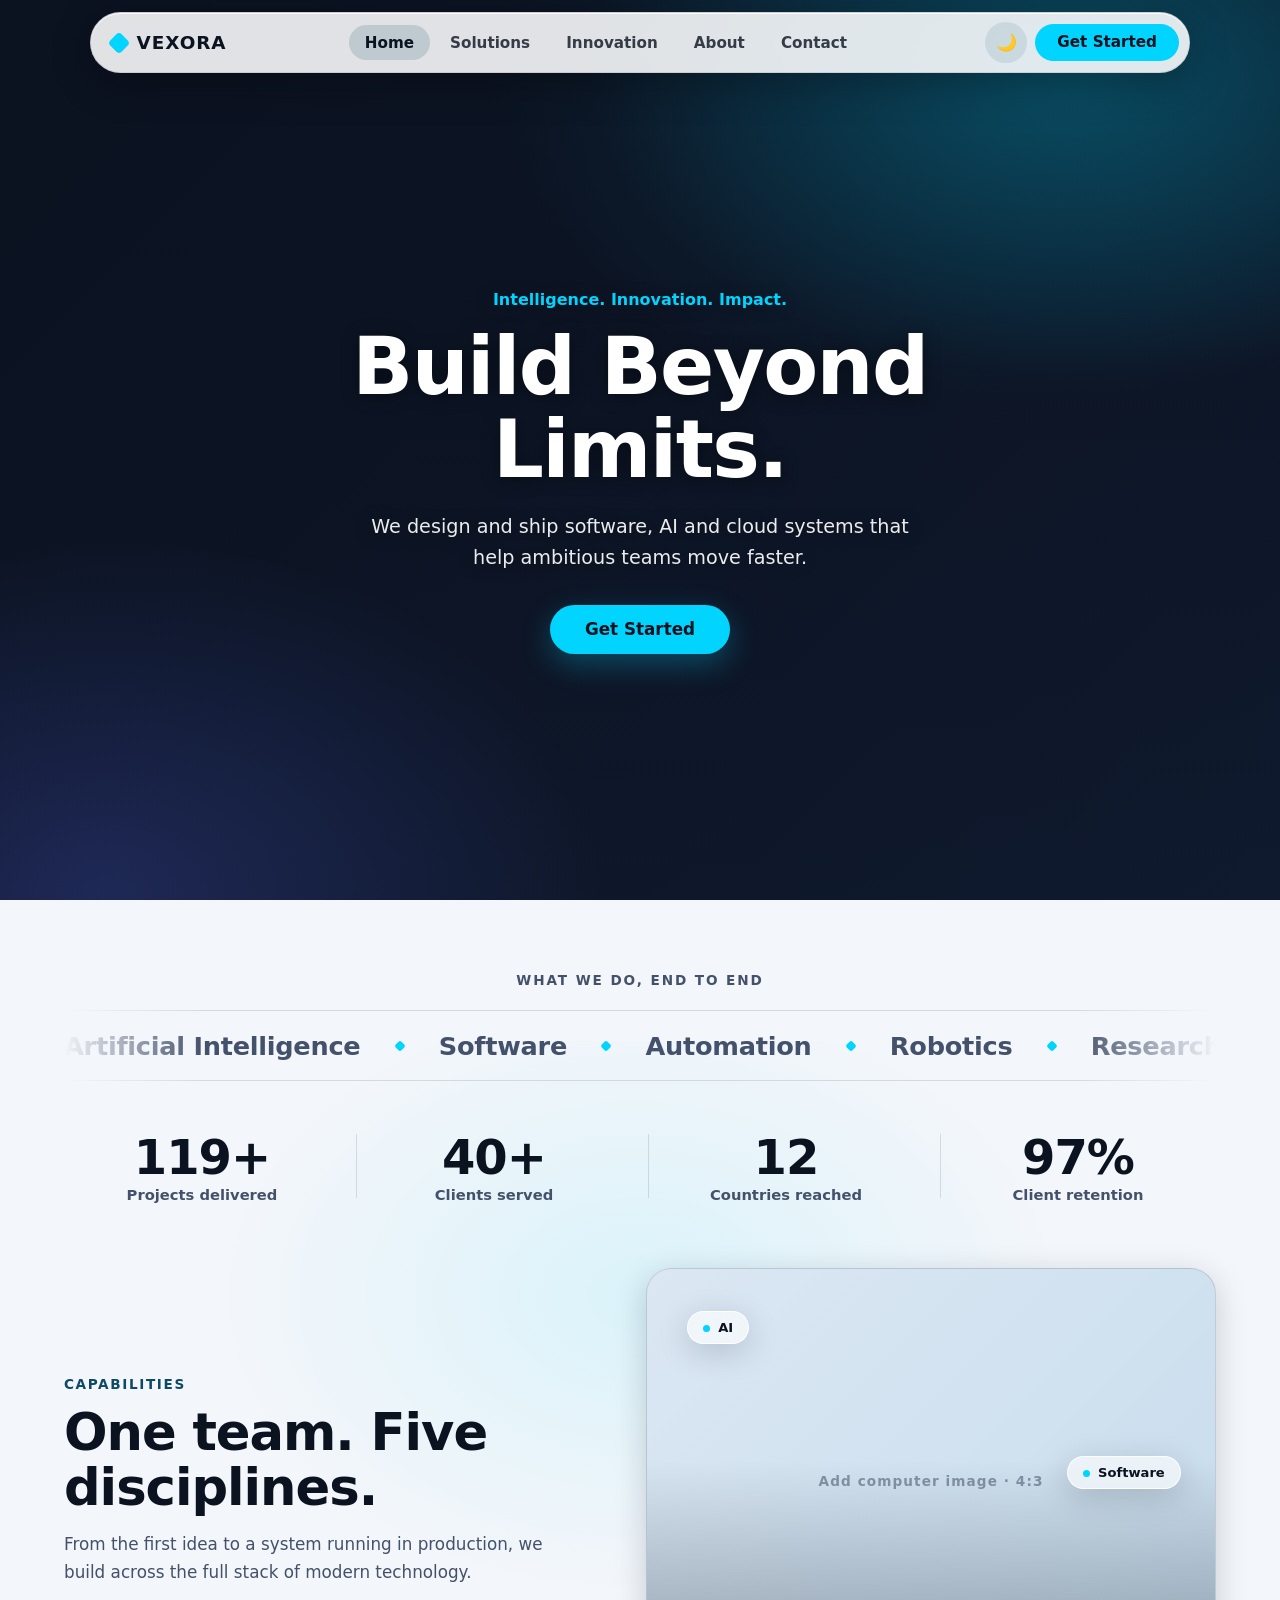
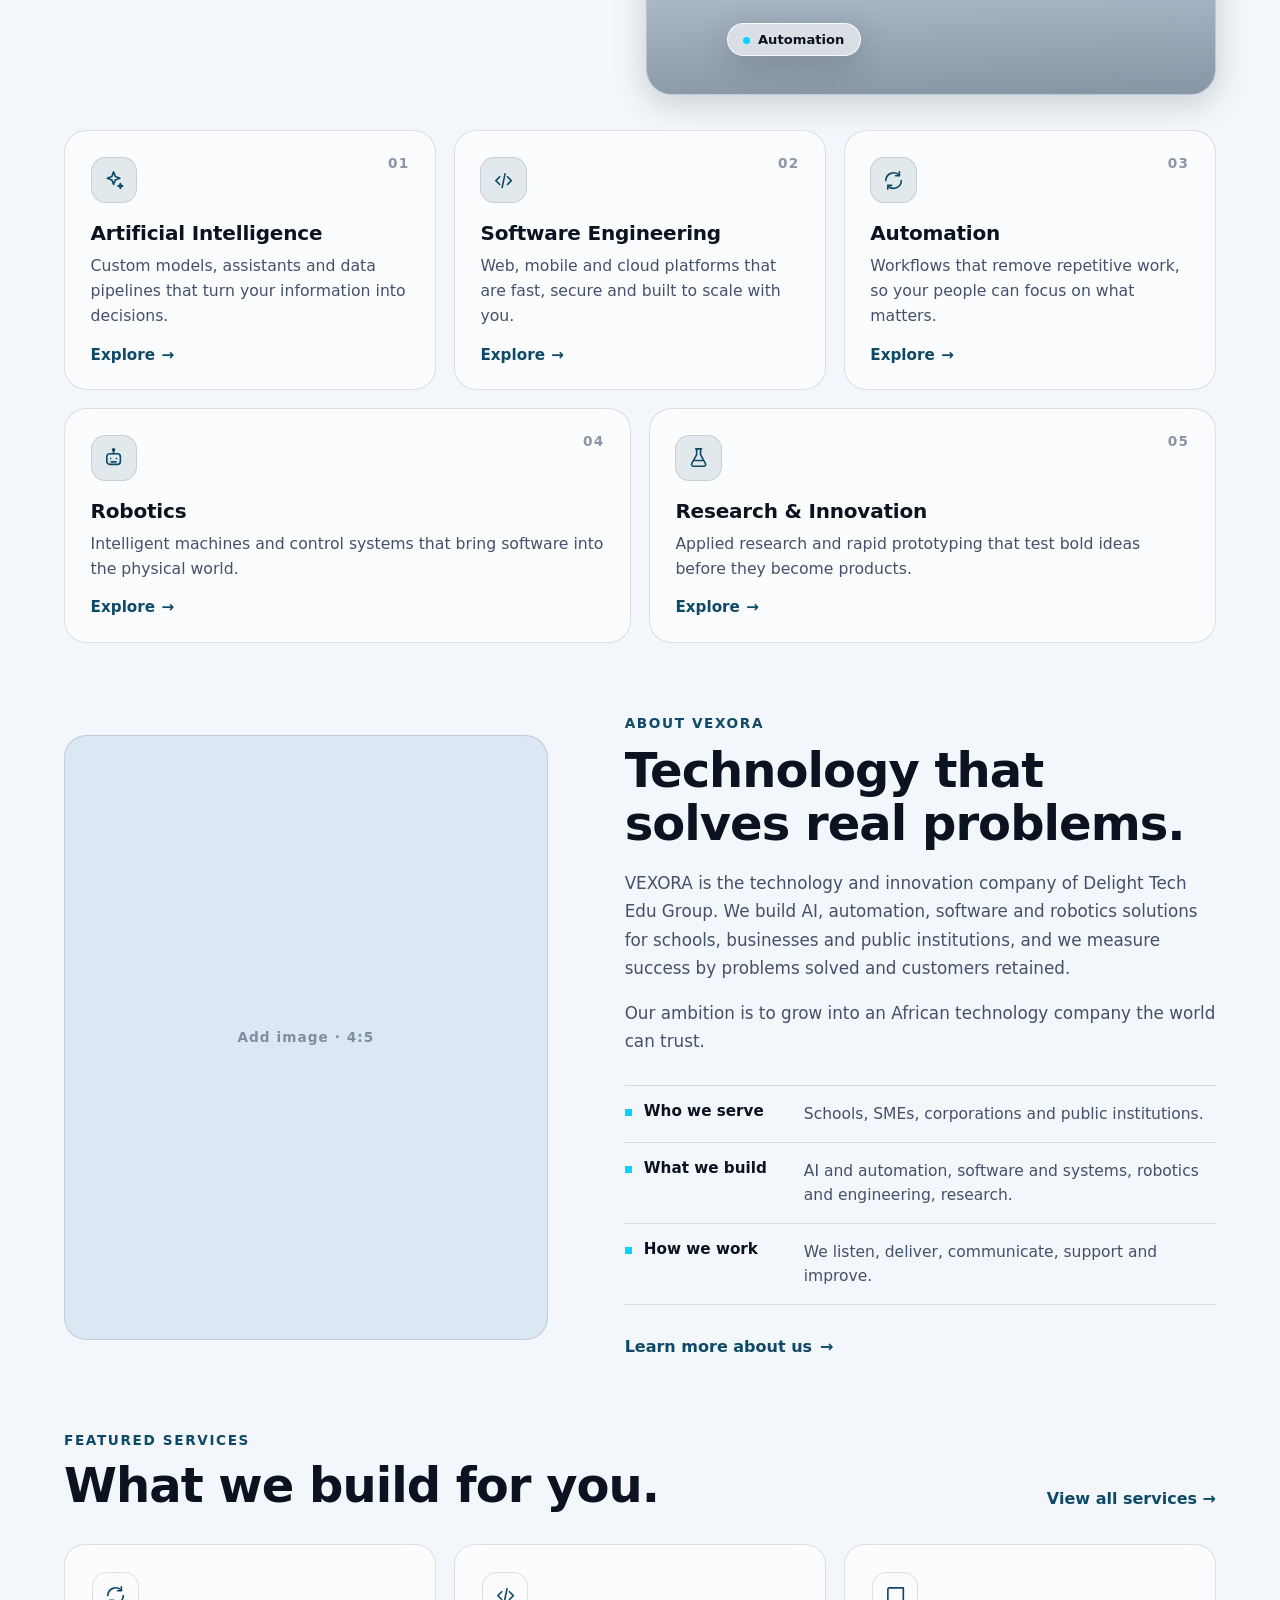
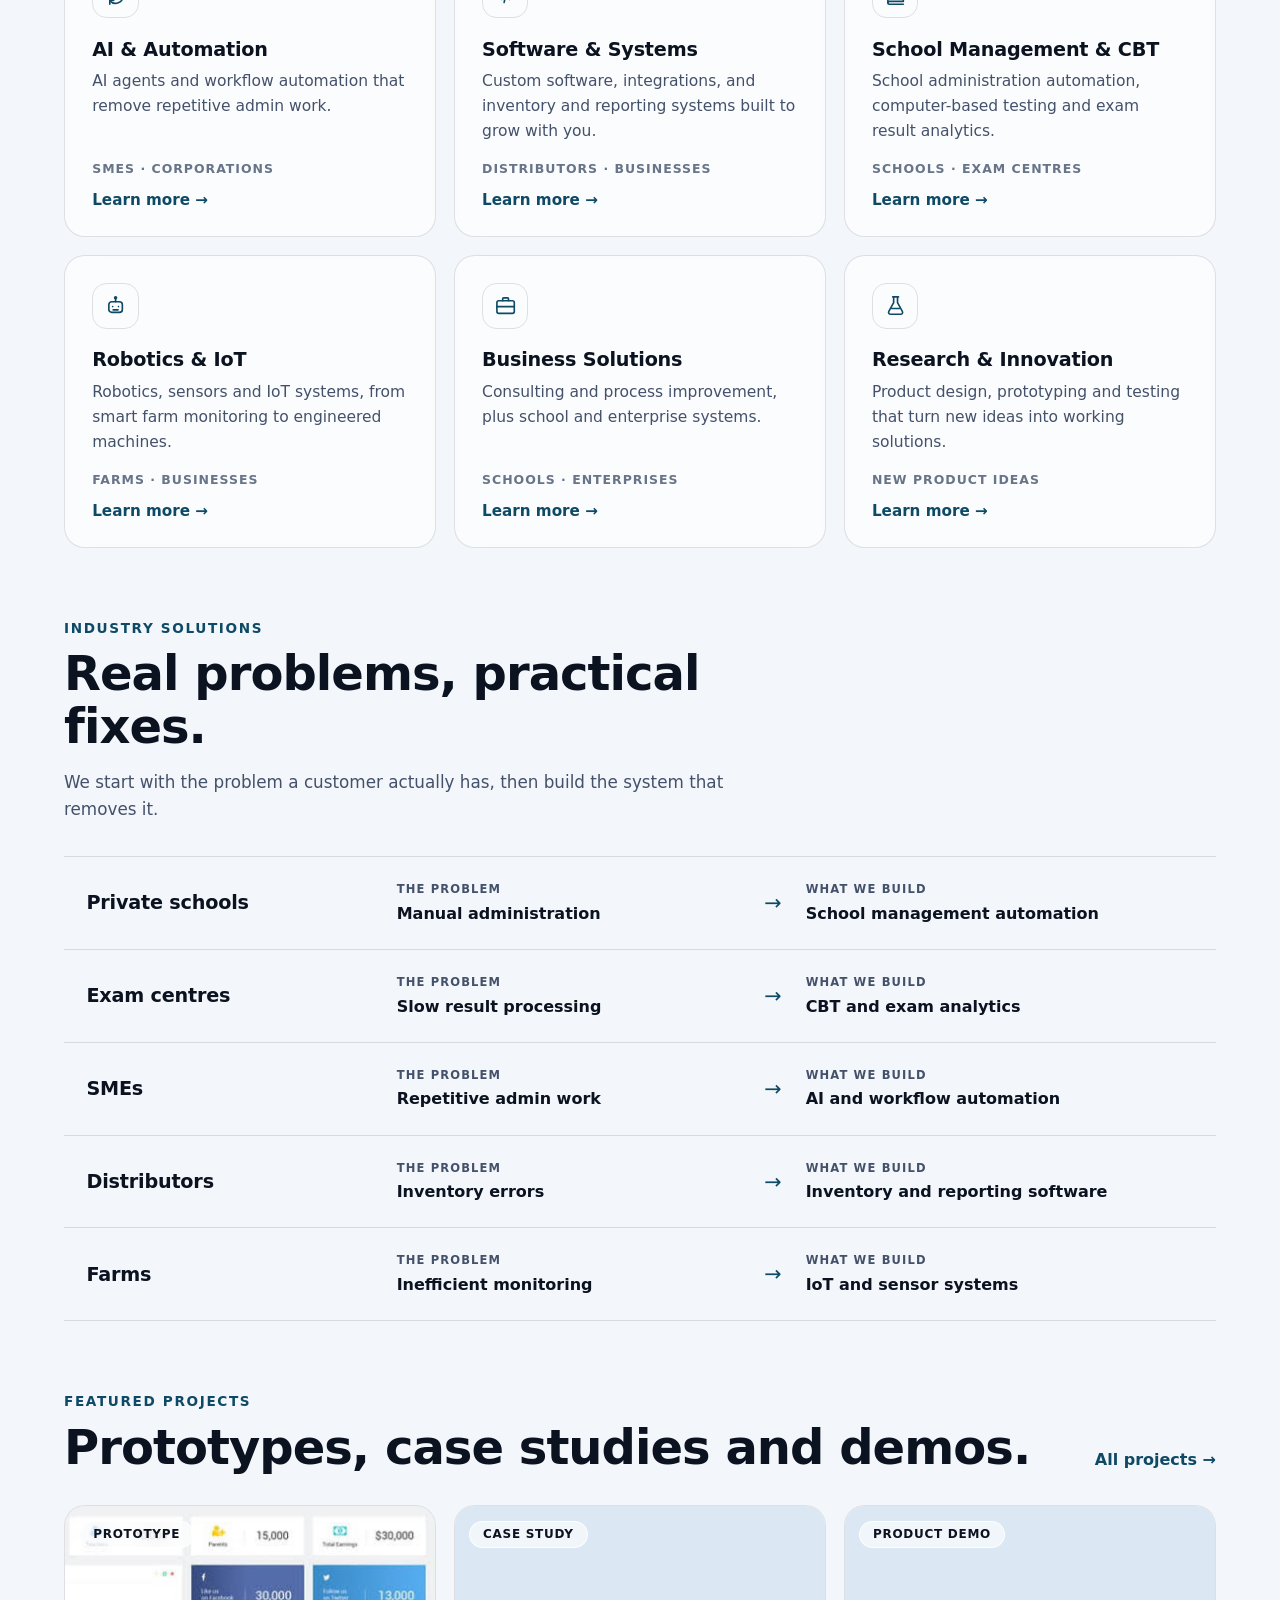
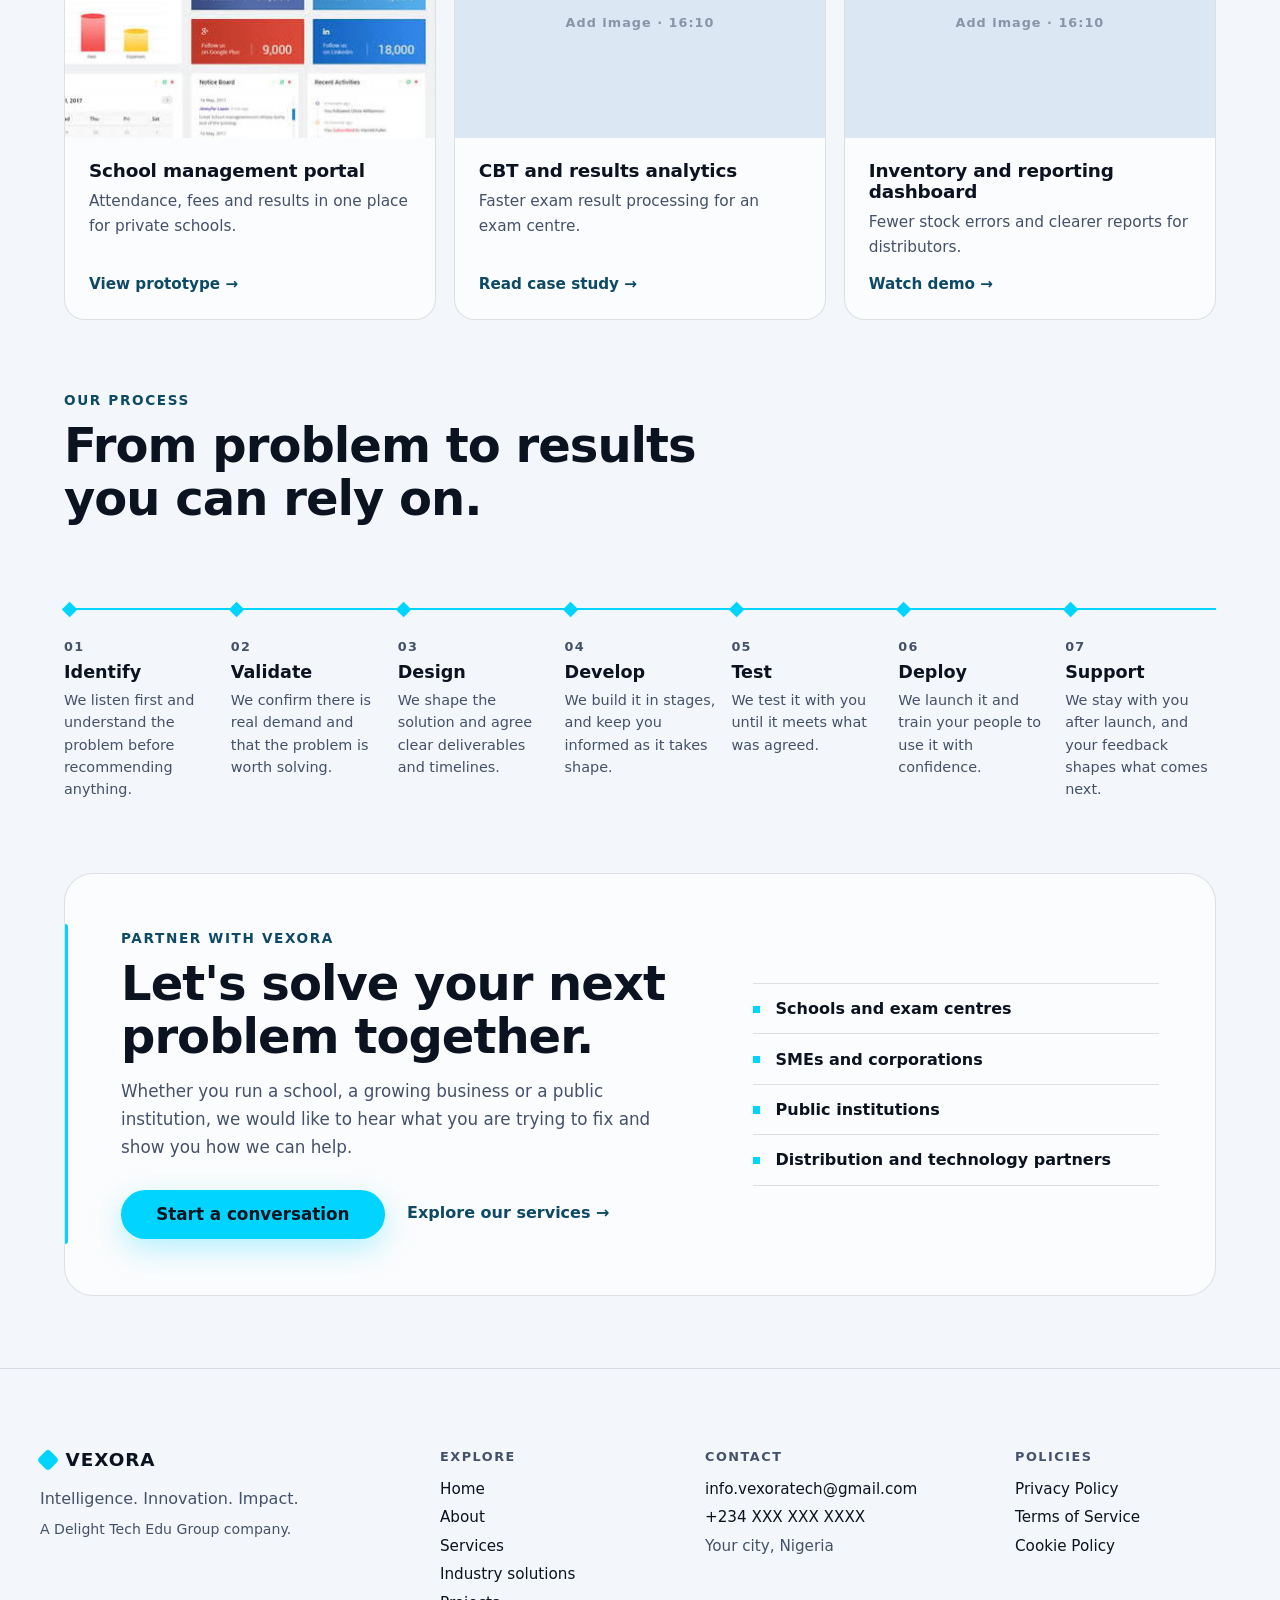
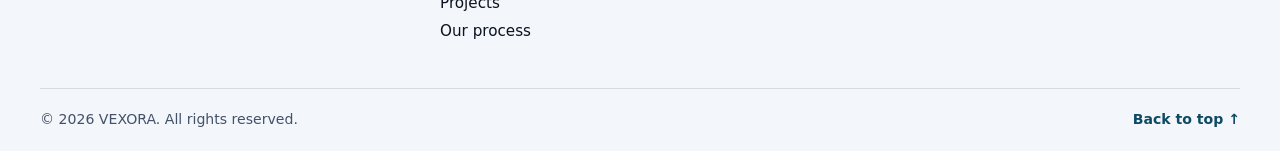
==== commit 8e1c32b6: "Add files via upload" ====
--- a/index.html
+++ b/index.html
@@ -16,8 +16,8 @@
 
       <ul class="links" id="menu">
         <li><a href="#home" aria-current="page">Home</a></li>
-        <li><a href="services.html">Services</a></li>
-        <li><a href="projects">Project</a></li>
+        <li><a href="services.html">Solutions</a></li>
+        <li><a href="projects.html">Innovation</a></li>
         <li><a href="about.html">About</a></li>
         <li><a href="contact.html">Contact</a></li>
       </ul>
@@ -389,7 +389,7 @@
       <h3>Contact</h3>
       <ul>
         <!-- Replace these with your real details -->
-        <li><a href="mailto:hello@yourdomain.com">hello@yourdomain.com</a></li>
+        <li><a href="mailto:info.vexoratech@gmail.com">info.vexoratech@gmail.com</a></li>
         <li><a href="tel:+234XXXXXXXXXX">+234 XXX XXX XXXX</a></li>
         <li>Your city, Nigeria</li>
       </ul>
--- a/style.css
+++ b/style.css
@@ -627,4 +627,133 @@
 }
 @media (prefers-reduced-motion: reduce) {
   .cta-text span, .cta-who li, .foot-col a, .to-top span { transition: none; }
+}
+
+
+/* ===== Innovation / projects page ===== */
+.filters { display: flex; flex-wrap: wrap; gap: .6rem; margin-bottom: 2.2rem; }
+.filter {
+  padding: .6rem 1.2rem; font: 700 .9rem system-ui, sans-serif; color: var(--text-muted); cursor: pointer;
+  background: transparent; border: 1px solid var(--s-line); border-radius: 999px;
+  transition: color .2s, border-color .2s, background .2s;
+}
+.filter:hover { color: var(--text); border-color: var(--cyan); }
+.filter.is-on { color: var(--cta-text); background: var(--cta-bg); border-color: var(--cta-bg); }
+
+.pj-list { display: grid; gap: 1.4rem; }
+.pj {
+  display: grid; grid-template-columns: 1fr 1fr; overflow: hidden; scroll-margin-top: 6rem;
+  background: var(--glass-bg); border: 1px solid var(--s-line); border-radius: 1.5rem;
+  transition: border-color .3s, box-shadow .35s;
+  animation: pj-in .6s cubic-bezier(.22,1,.36,1) both;
+}
+.pj:nth-child(even) .pj-media { order: 2; }
+.pj:hover { border-color: var(--cyan); box-shadow: var(--glass-shadow); }
+.pj[hidden] { display: none; }
+@keyframes pj-in { from { opacity: 0; transform: translateY(16px); } to { opacity: 1; transform: none; } }
+
+.pj-media { position: relative; margin: 0; min-height: 18rem; overflow: hidden; background: var(--s-ph); }
+.pj-media::before { content: "Add image · 4:3"; position: absolute; inset: 0; display: grid; place-items: center; color: var(--text-muted); font-size: .8rem; font-weight: 600; letter-spacing: .08em; opacity: .55; }
+.pj-media img { position: absolute; inset: 0; width: 100%; height: 100%; object-fit: cover; transition: transform 1.1s cubic-bezier(.22,1,.36,1); }
+.pj:hover .pj-media img { transform: scale(1.04); }
+
+.pj-body { padding: clamp(1.6rem, 4vw, 2.6rem); display: flex; flex-direction: column; justify-content: center; }
+.pj-body h3 { font-size: clamp(1.4rem, 3vw, 1.9rem); letter-spacing: -.02em; margin-bottom: .6rem; }
+.pj-lead { color: var(--text-muted); line-height: 1.65; margin-bottom: 1.4rem; }
+.pj-facts { border-top: 1px solid var(--s-line); margin-bottom: 1.5rem; }
+.pj-facts div { display: grid; grid-template-columns: 9rem 1fr; gap: 1rem; padding: .8rem 0; border-bottom: 1px solid var(--s-line); }
+.pj-facts dt { color: var(--text-muted); font-size: .85rem; font-weight: 700; }
+.pj-facts dd { font-weight: 600; }
+.pj-body .sec-link { align-self: flex-start; }
+.empty { color: var(--text-muted); padding: 2rem 0; }
+
+.focus-list { list-style: none; display: grid; grid-template-columns: repeat(5, 1fr); border-top: 1px solid var(--s-line); border-bottom: 1px solid var(--s-line); }
+.focus-list li { padding: 1.6rem 1.2rem; transition: background .3s; }
+.focus-list li + li { border-left: 1px solid var(--s-line); }
+.focus-list li:hover { background: var(--hover-bg); }
+.focus-list span { display: block; color: var(--s-accent); font-weight: 800; font-size: .8rem; letter-spacing: .1em; margin-bottom: .7rem; }
+.focus-list h3 { font-size: 1.05rem; line-height: 1.3; }
+
+@media (max-width: 900px) {
+  .pj { grid-template-columns: 1fr; }
+  .pj:nth-child(even) .pj-media { order: 0; }
+  .pj-media { min-height: 0; aspect-ratio: 16 / 10; }
+  .focus-list { grid-template-columns: repeat(2, 1fr); }
+  .focus-list li:nth-child(odd) { border-left: 0; }
+  .focus-list li:nth-child(n+3) { border-top: 1px solid var(--s-line); }
+}
+@media (max-width: 560px) {
+  .pj-facts div { grid-template-columns: 1fr; gap: .15rem; }
+  .focus-list { grid-template-columns: 1fr; }
+  .focus-list li { border-left: 0 !important; }
+  .focus-list li + li { border-top: 1px solid var(--s-line); }
+}
+@media (prefers-reduced-motion: reduce) {
+  .pj { animation: none; transition: none; }
+  .pj-media img, .filter { transition: none; }
+}
+
+
+/* ===== FIXES ===== */
+
+/* A. Clearer navbar: more solid, more blur */
+:root { --nav-bg: rgba(255,255,255,.88); --nav-solid: rgba(255,255,255,.97); --nav-border: rgba(11,18,32,.10); }
+@media (prefers-color-scheme: dark) {
+  :root:not([data-theme="light"]) { --nav-bg: rgba(11,18,32,.84); --nav-solid: rgba(11,18,32,.97); --nav-border: rgba(255,255,255,.16); }
+}
+:root[data-theme="dark"] { --nav-bg: rgba(11,18,32,.84); --nav-solid: rgba(11,18,32,.97); --nav-border: rgba(255,255,255,.16); }
+
+.nav {
+  background: var(--nav-bg);
+  border-color: var(--nav-border);
+  -webkit-backdrop-filter: blur(26px) saturate(180%);
+  backdrop-filter: blur(26px) saturate(180%);
+  box-shadow: 0 10px 40px rgba(0,0,0,.28), var(--glass-shine);
+}
+.links a { color: var(--text); opacity: .8; }
+.links a:hover, .links a[aria-current="page"] { opacity: 1; }
+
+/* B. No sideways scroll */
+html, body { max-width: 100%; }
+body { overflow-x: clip; }
+header { overflow: hidden; }
+.capabilities::before { inset: 10% 0 auto; }
+
+/* C. One gap between sections instead of two */
+.capabilities, .about, .services, .sec { padding-block: clamp(2.5rem, 6vw, 4.5rem); }
+:is(.capabilities, .about, .services, .sec) + :is(.capabilities, .about, .services, .sec) { padding-top: 0; }
+.stats { margin: 2.5rem 0 3.5rem; }
+.cap-intro { margin-bottom: 2.2rem; }
+.sec-head, .svc-head { margin-bottom: 2rem; }
+section[id], .pj[id], .svc-block[id] { scroll-margin-top: 5.5rem; }   /* headings clear the fixed navbar */
+
+/* D. Mobile menu: hamburger from 900px down, solid dropdown */
+@media (max-width: 900px) {
+  .menu-btn { display: grid; }
+  .actions .cta { display: none; }
+  .links {
+    position: absolute; top: calc(100% + .5rem); left: 0; right: 0;
+    flex-direction: column; align-items: stretch; padding: .6rem;
+    background: var(--nav-solid); border: 1px solid var(--nav-border); border-radius: 1.5rem;
+    box-shadow: 0 16px 40px rgba(0,0,0,.3);
+    -webkit-backdrop-filter: none; backdrop-filter: none;
+    opacity: 0; visibility: hidden; transform: translateY(-6px);
+    transition: opacity .2s, transform .2s, visibility .2s;
+  }
+  .links.open { opacity: 1; visibility: visible; transform: none; }
+  .links a { text-align: center; padding: .85rem 1rem; }
+}
+
+/* E. Small phones */
+@media (max-width: 600px) {
+  header { padding: 6rem 1.1rem 3rem; }
+  .capabilities, .about, .services, .sec, .site-footer { padding-inline: 1.1rem; }
+  .nav { padding: .45rem .5rem .45rem 1rem; }
+  .hero-copy h1 { font-size: clamp(2.2rem, 11vw, 3rem); }
+  .cta-lg { padding: .95rem 1.8rem; }
+  .marquee-track li::after { margin: 0 1.4rem; }
+  .stats { gap: .5rem; }
+  .cap-body, .svc-card { padding: 1.3rem; }
+  .cta-panel { padding: 1.5rem 1.2rem; border-radius: 1.4rem; }
+  .chip { font-size: .72rem; padding: .35rem .7rem; }
 }
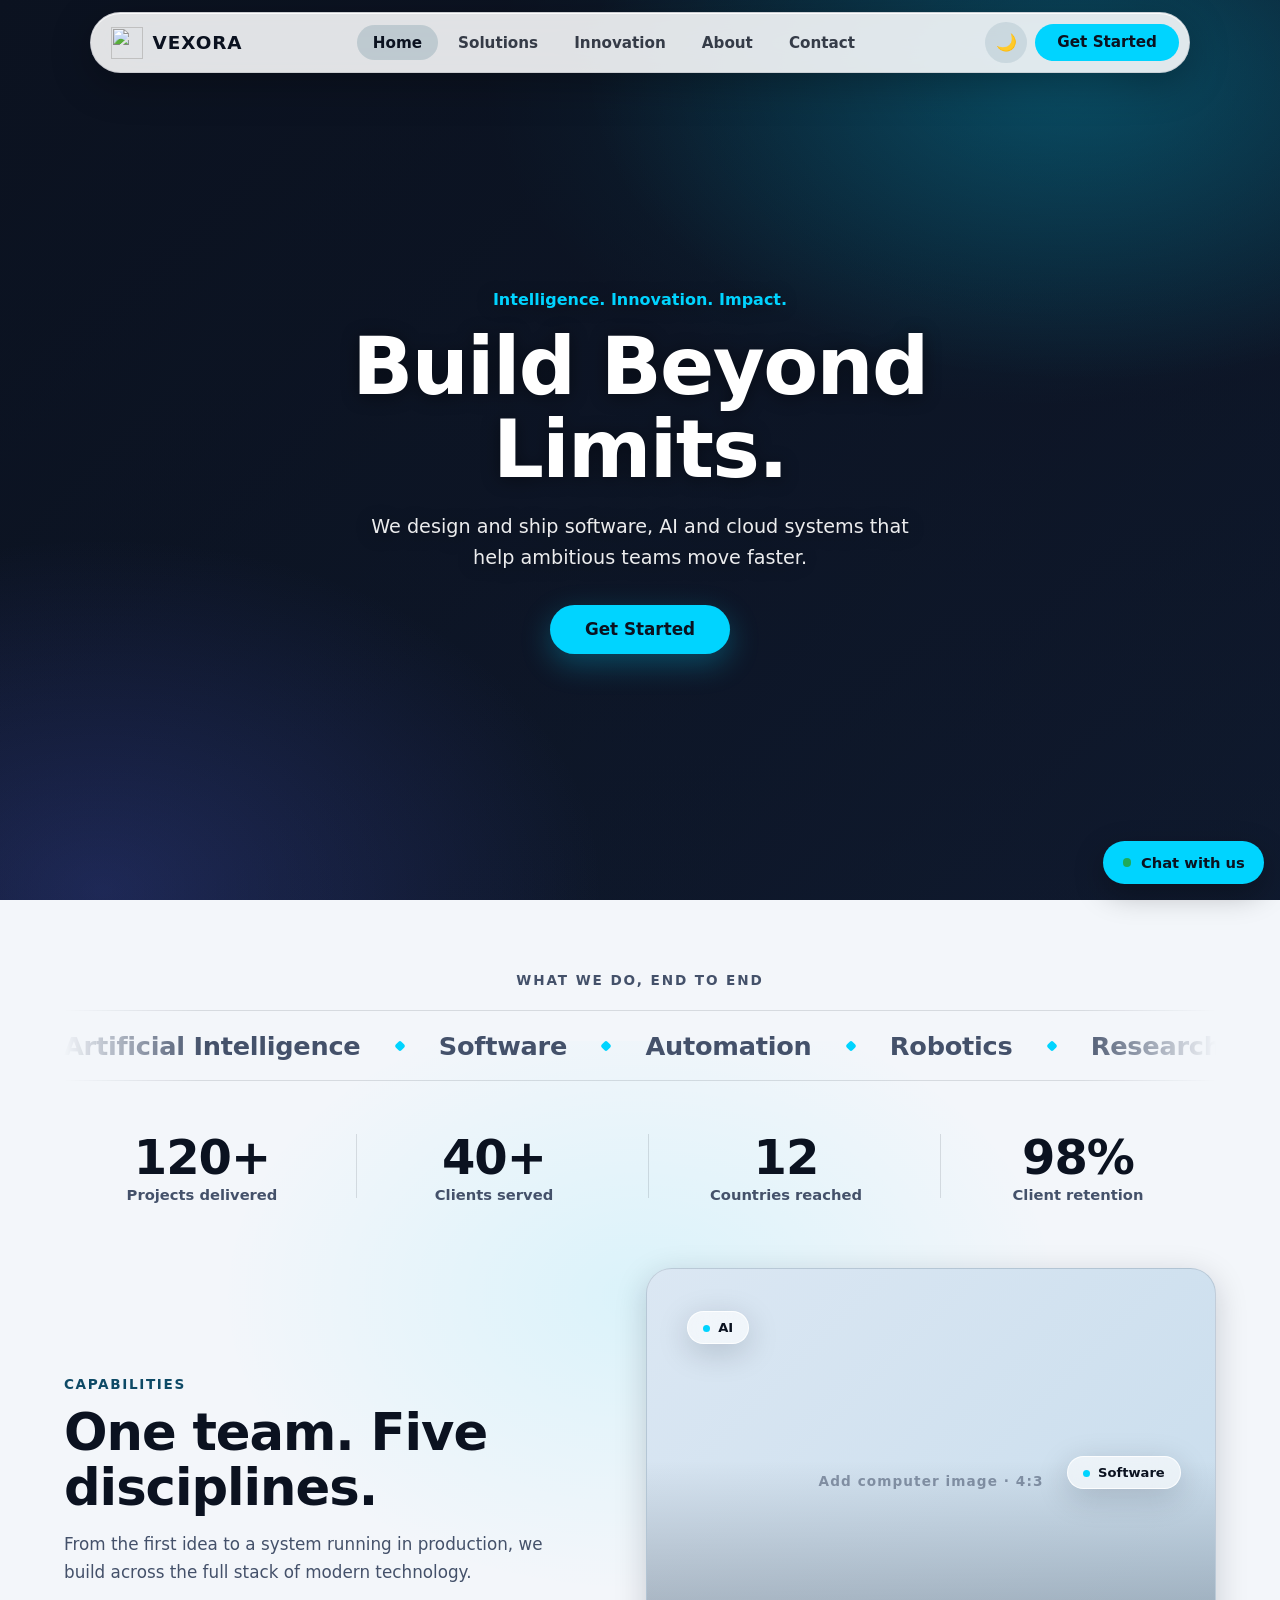
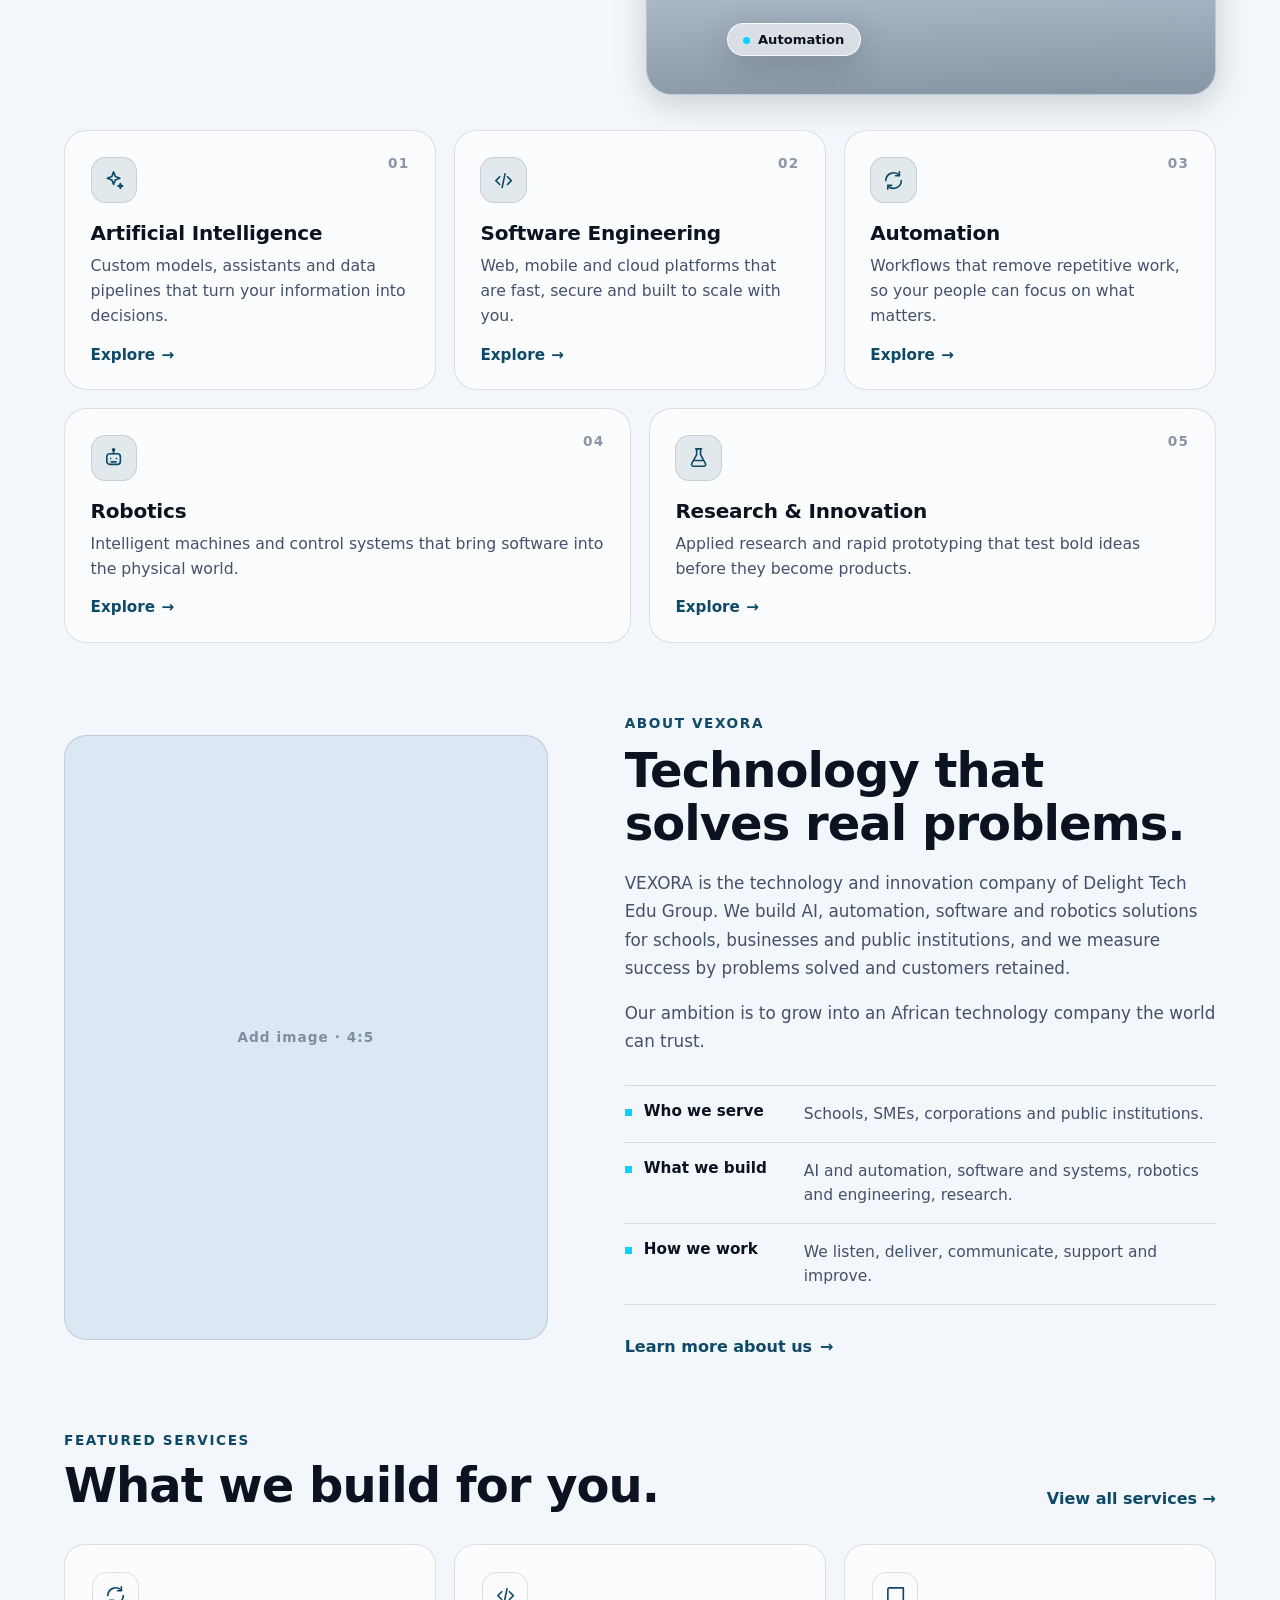
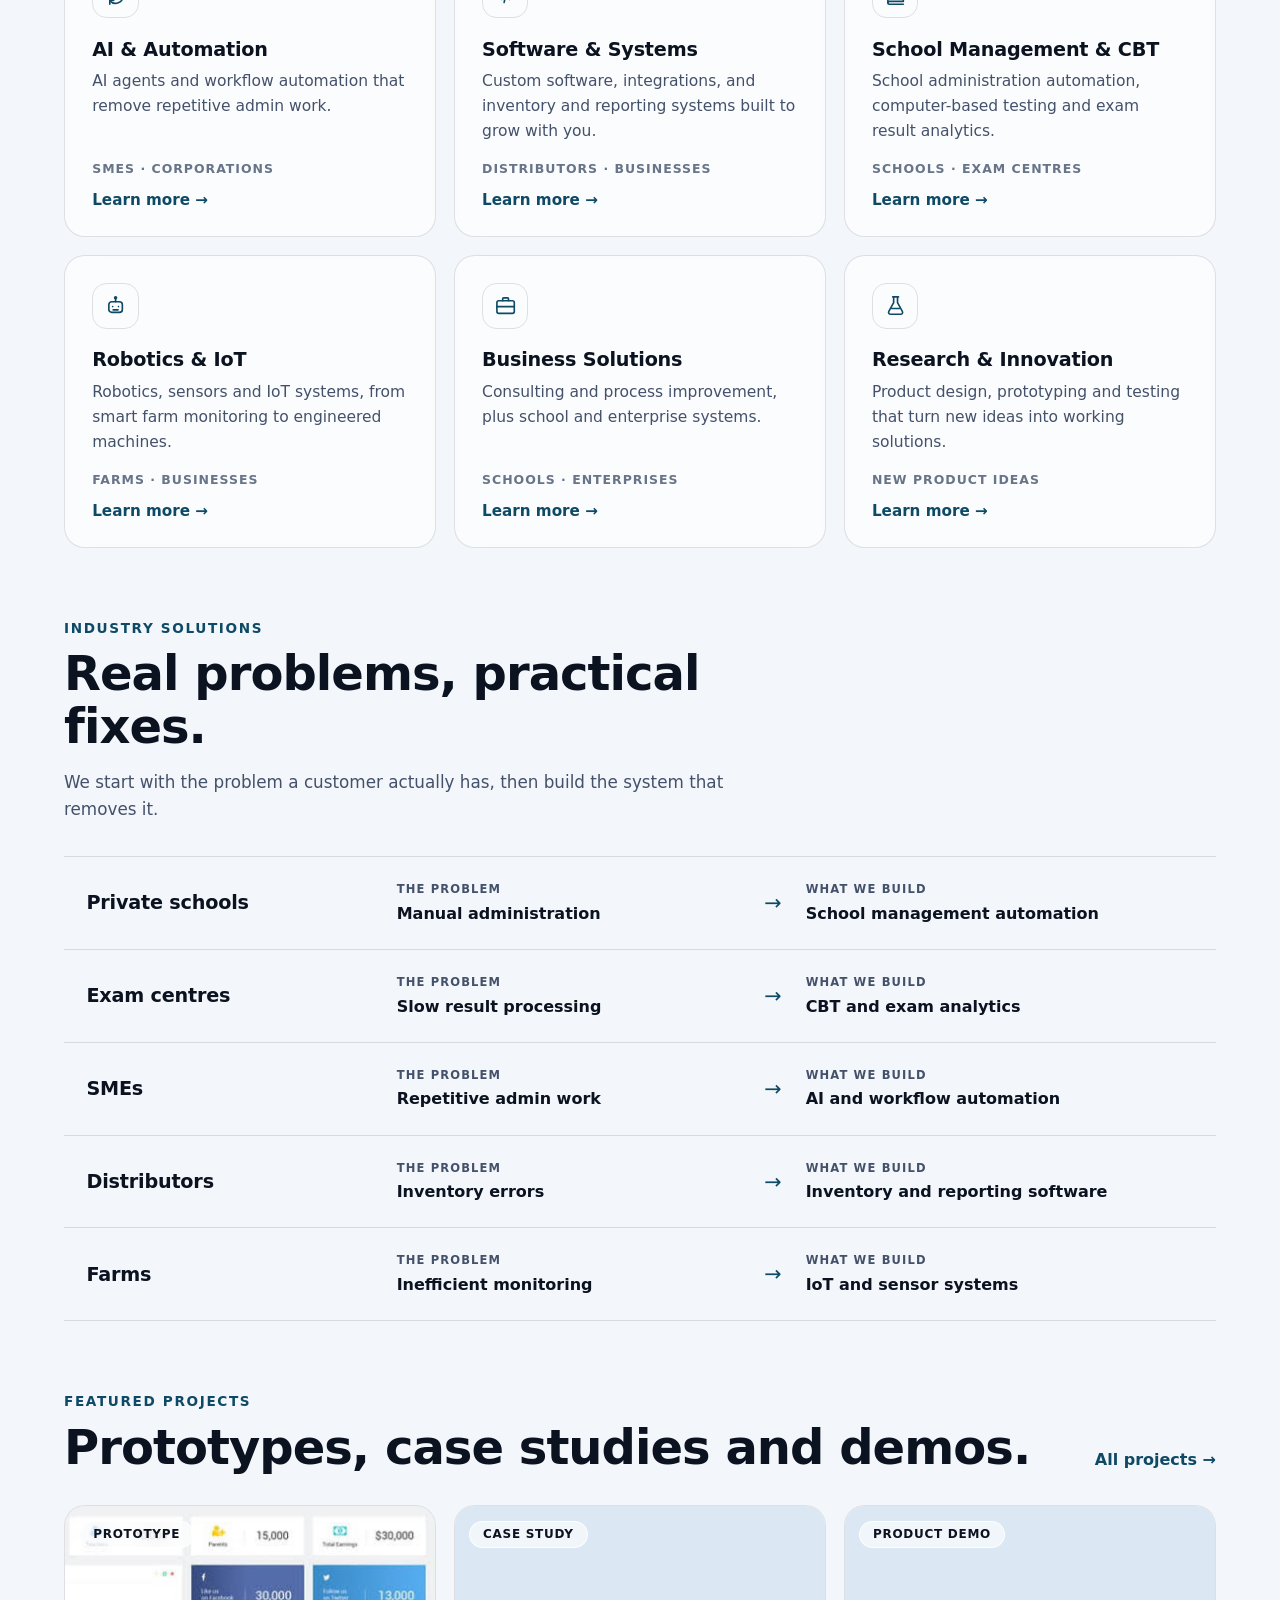
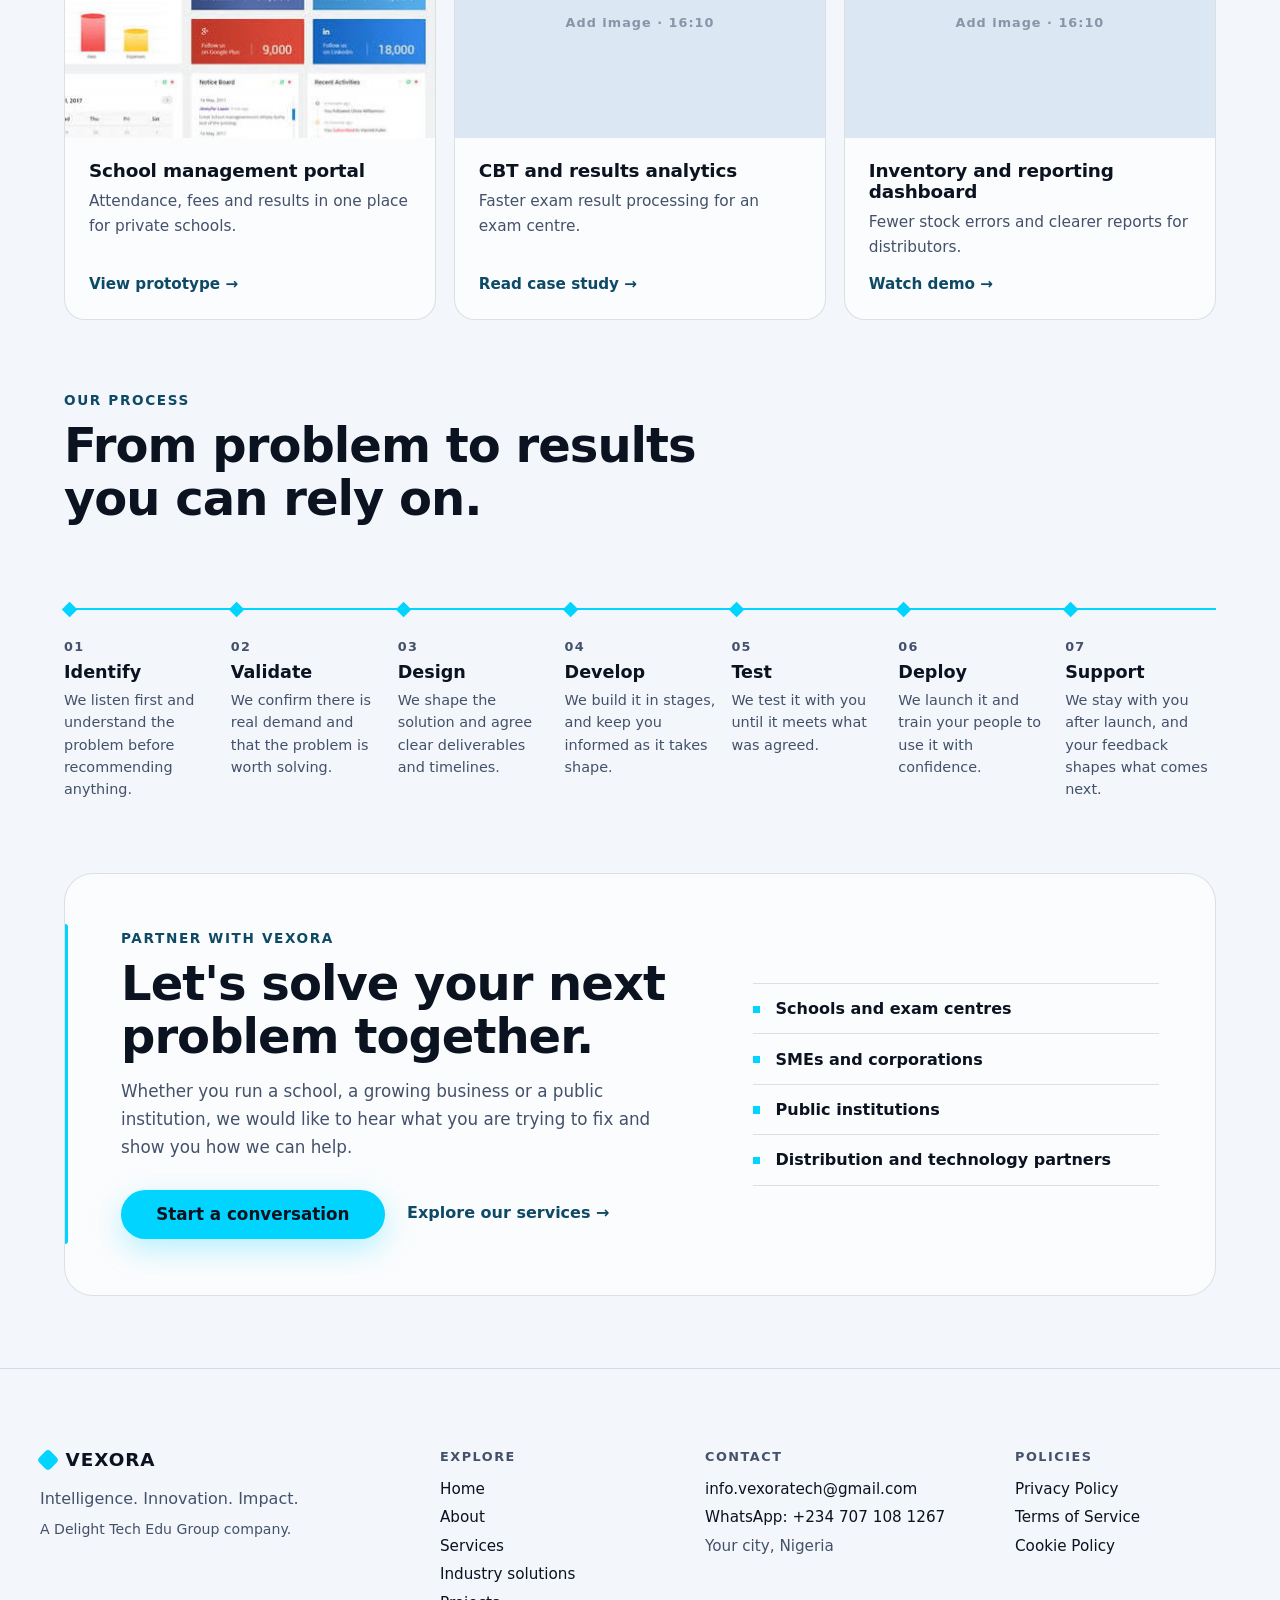
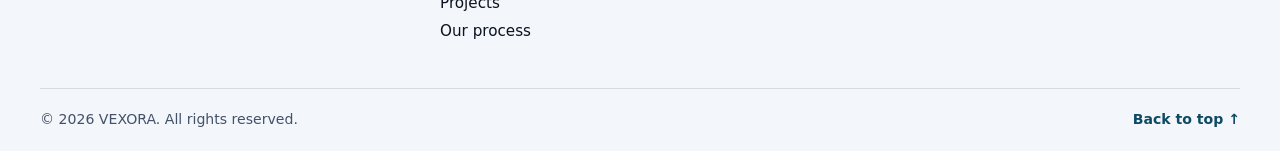
==== commit 3d1c6d7c: "Add files via upload" ====
--- a/index.html
+++ b/index.html
@@ -5,14 +5,18 @@
   <meta name="viewport" content="width=device-width, initial-scale=1.0">
   <title>Vexora Tech</title>
   <link rel="stylesheet" href="style.css">
+  <link rel="icon" href="images/favicon.ico" sizes="any">
+<link rel="icon" type="image/png" sizes="32x32" href="images/favicon-32.png">
+<link rel="icon" type="image/png" sizes="192x192" href="images/favicon-192.png">
+<link rel="apple-touch-icon" href="images/apple-touch-icon.png">
 </head>
 <body>
   <header>
     <nav class="nav" aria-label="Main">
-      <a href="#home" class="brand">
-        <span class="brand-mark"></span>
-        <span>VEXORA</span>
-      </a>
+      <a href="index.html" class="brand">
+  <img src="images/logo-mark.png" alt="" class="brand-logo" width="32" height="32">
+  <span>VEXORA</span>
+</a>
 
       <ul class="links" id="menu">
         <li><a href="#home" aria-current="page">Home</a></li>
@@ -390,7 +394,7 @@
       <ul>
         <!-- Replace these with your real details -->
         <li><a href="mailto:info.vexoratech@gmail.com">info.vexoratech@gmail.com</a></li>
-        <li><a href="tel:+234XXXXXXXXXX">+234 XXX XXX XXXX</a></li>
+        <li><a href="https://wa.me/2347071081267?text=Hi%20VEXORA%2C%20I%20found%20you%20on%20your%20website%20and%20I%20would%20like%20to%20talk%20about%20a%20project.%20Can%20we%20chat%3F" target="_blank" rel="noopener">WhatsApp: +234 707 108 1267</a></li>
         <li>Your city, Nigeria</li>
       </ul>
     </div>
@@ -412,6 +416,11 @@
   </div>
 </footer>
 
+<a href="https://wa.me/2347071081267?text=Hi%20VEXORA%2C%20I%20found%20you%20on%20your%20website%20and%20I%20would%20like%20to%20talk%20about%20a%20project.%20Can%20we%20chat%3F"
+   class="wa-float" target="_blank" rel="noopener" aria-label="Chat with VEXORA on WhatsApp">
+  <span class="wa-dot" aria-hidden="true"></span> Chat with us
+</a>
+
   <script src="script.js"></script>
 </body>
 </html>
--- a/style.css
+++ b/style.css
@@ -756,4 +756,25 @@
   .cap-body, .svc-card { padding: 1.3rem; }
   .cta-panel { padding: 1.5rem 1.2rem; border-radius: 1.4rem; }
   .chip { font-size: .72rem; padding: .35rem .7rem; }
-}+}
+
+
+.brand-logo { width: 2rem; height: 2rem; object-fit: contain; display: block; }
+
+.wa-float {
+  position: fixed; z-index: 60;
+  right: 1rem; bottom: calc(env(safe-area-inset-bottom, 0px) + 1rem);
+  display: inline-flex; align-items: center; gap: .6rem;
+  padding: .8rem 1.2rem; font: 700 .92rem system-ui, sans-serif; text-decoration: none;
+  color: var(--cta-text); background: var(--cta-bg); border-radius: 999px;
+  box-shadow: 0 10px 30px rgba(0, 0, 0, .28);
+  transition: transform .25s ease, box-shadow .25s ease;
+}
+.wa-float:hover { transform: translateY(-2px); box-shadow: 0 14px 36px rgba(0, 0, 0, .35); }
+.wa-dot { width: .55rem; height: .55rem; border-radius: 50%; background: #1faa59; animation: wa-pulse 2.4s ease-out infinite; }
+@keyframes wa-pulse {
+  0%   { box-shadow: 0 0 0 0 rgba(31, 170, 89, .55); }
+  70%, 100% { box-shadow: 0 0 0 .6rem rgba(31, 170, 89, 0); }
+}
+@media (max-width: 600px) { .wa-float { padding: .75rem 1rem; font-size: .88rem; } }
+@media (prefers-reduced-motion: reduce) { .wa-dot { animation: none; } .wa-float { transition: none; } }
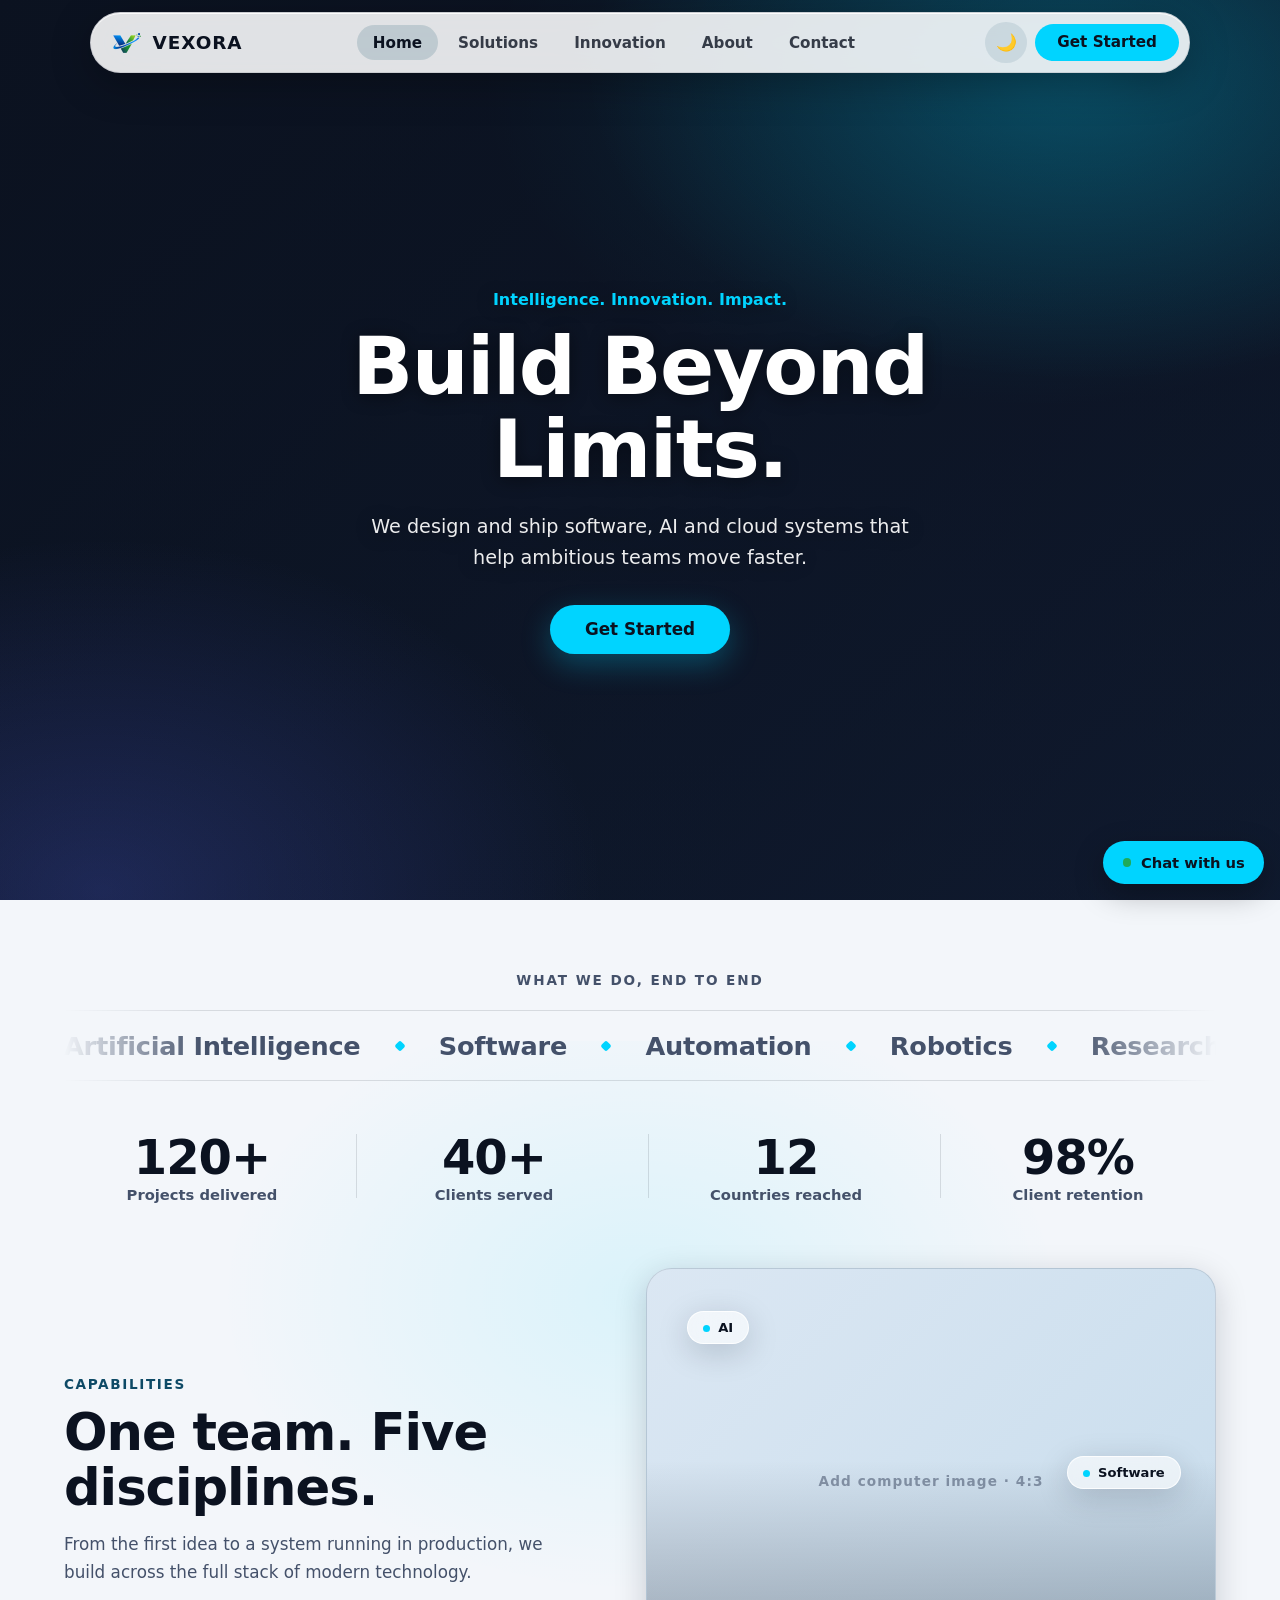
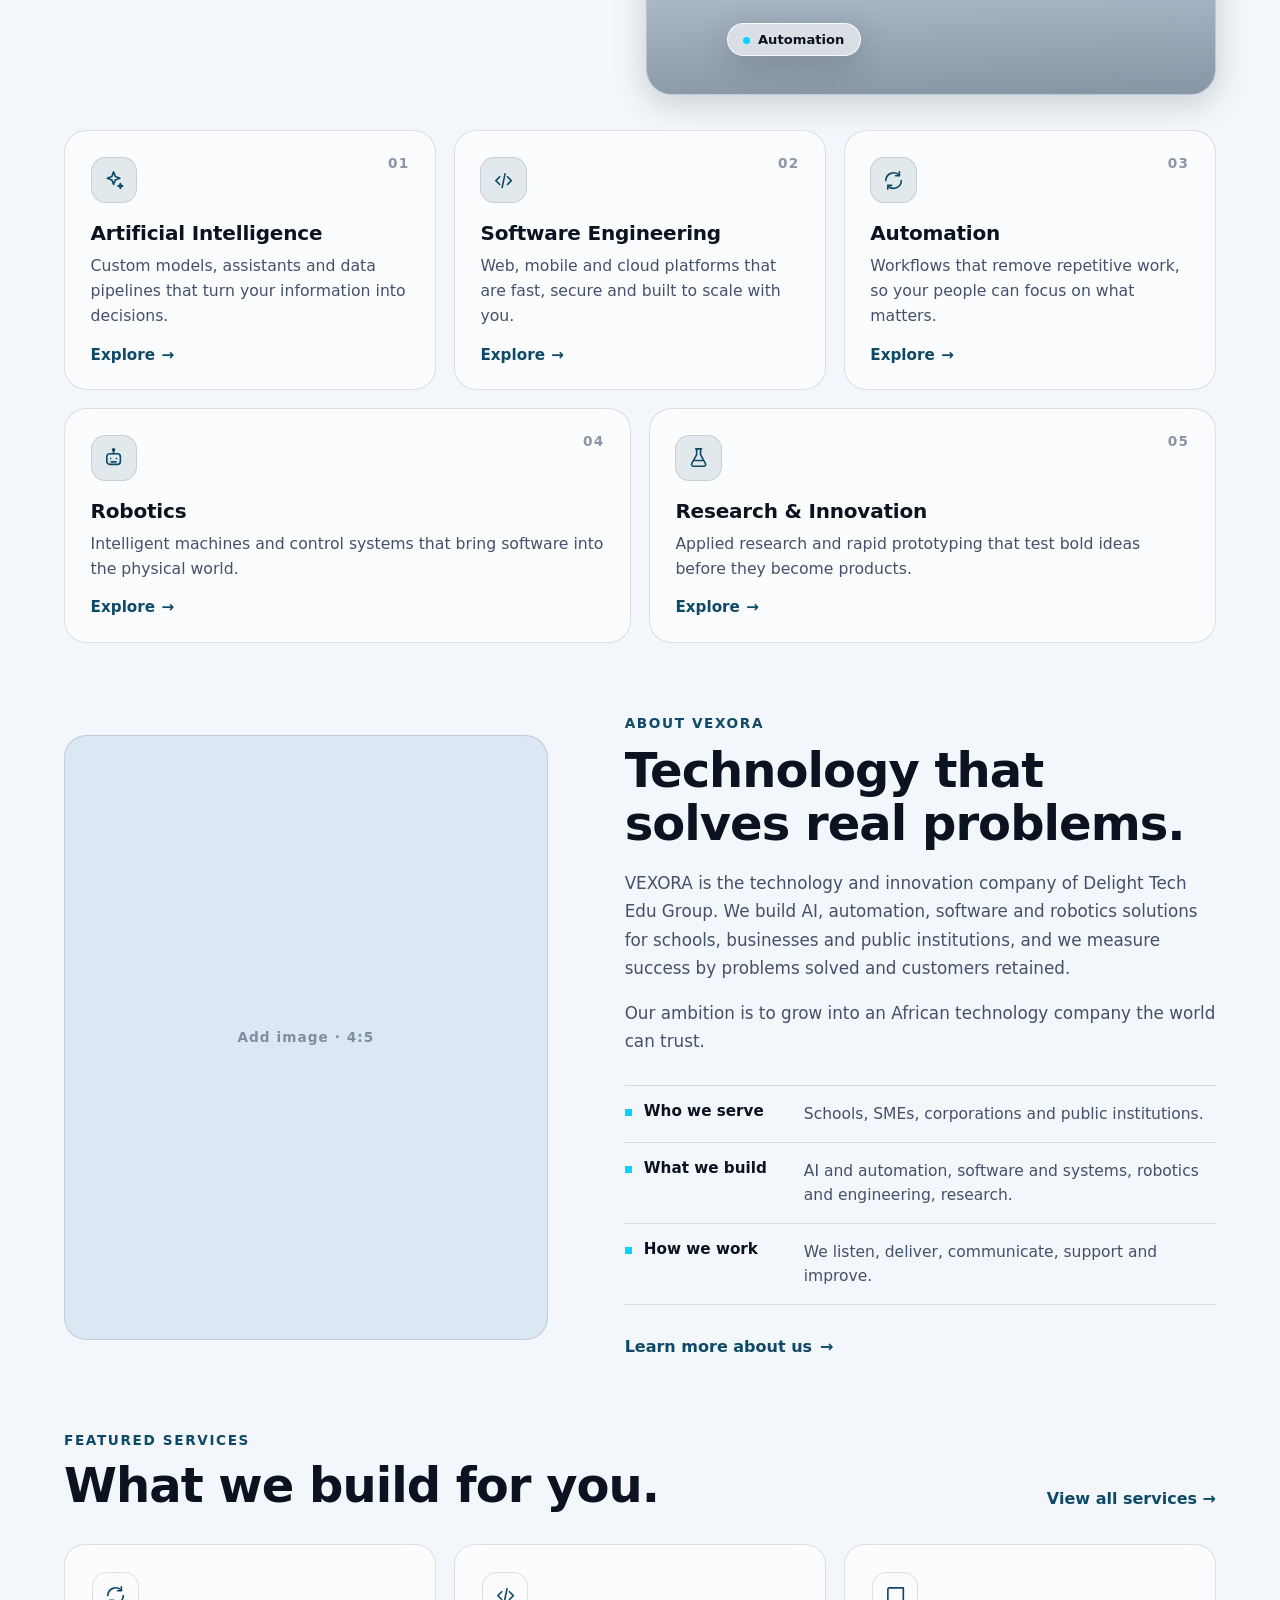
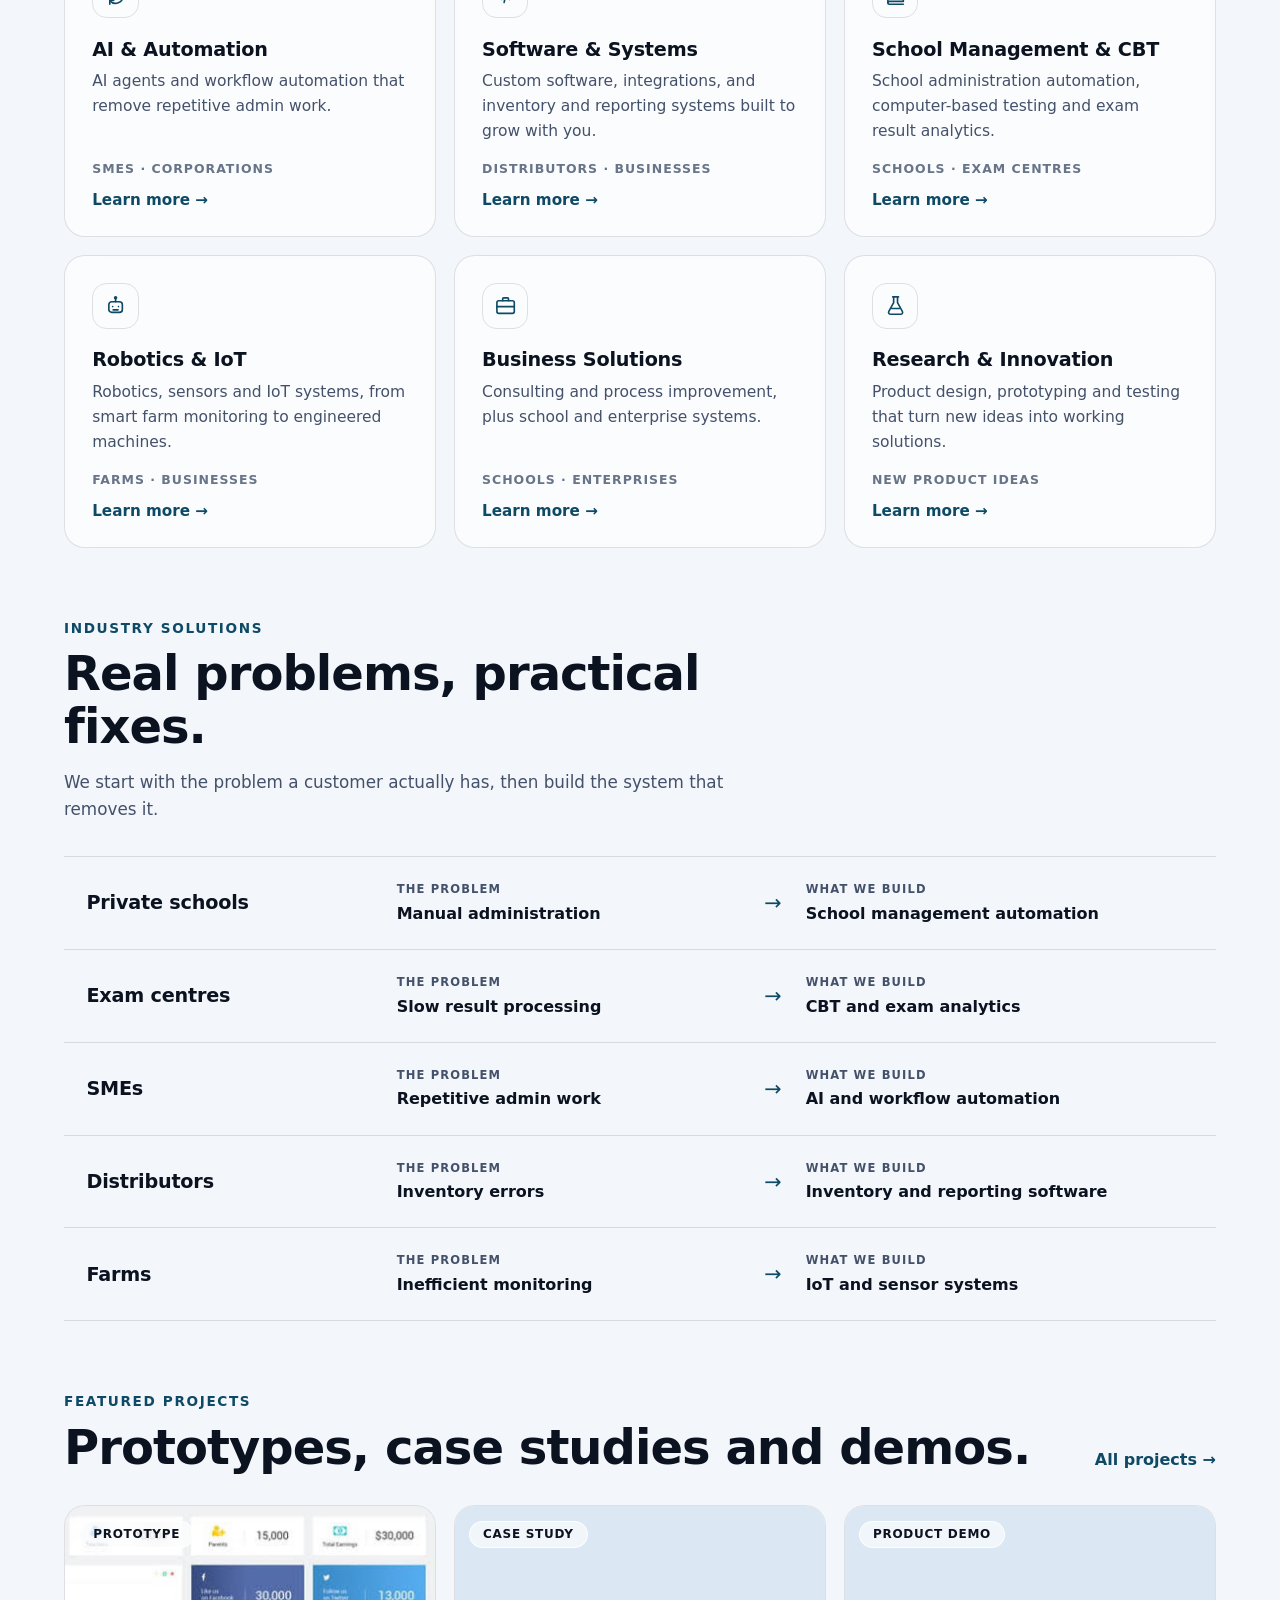
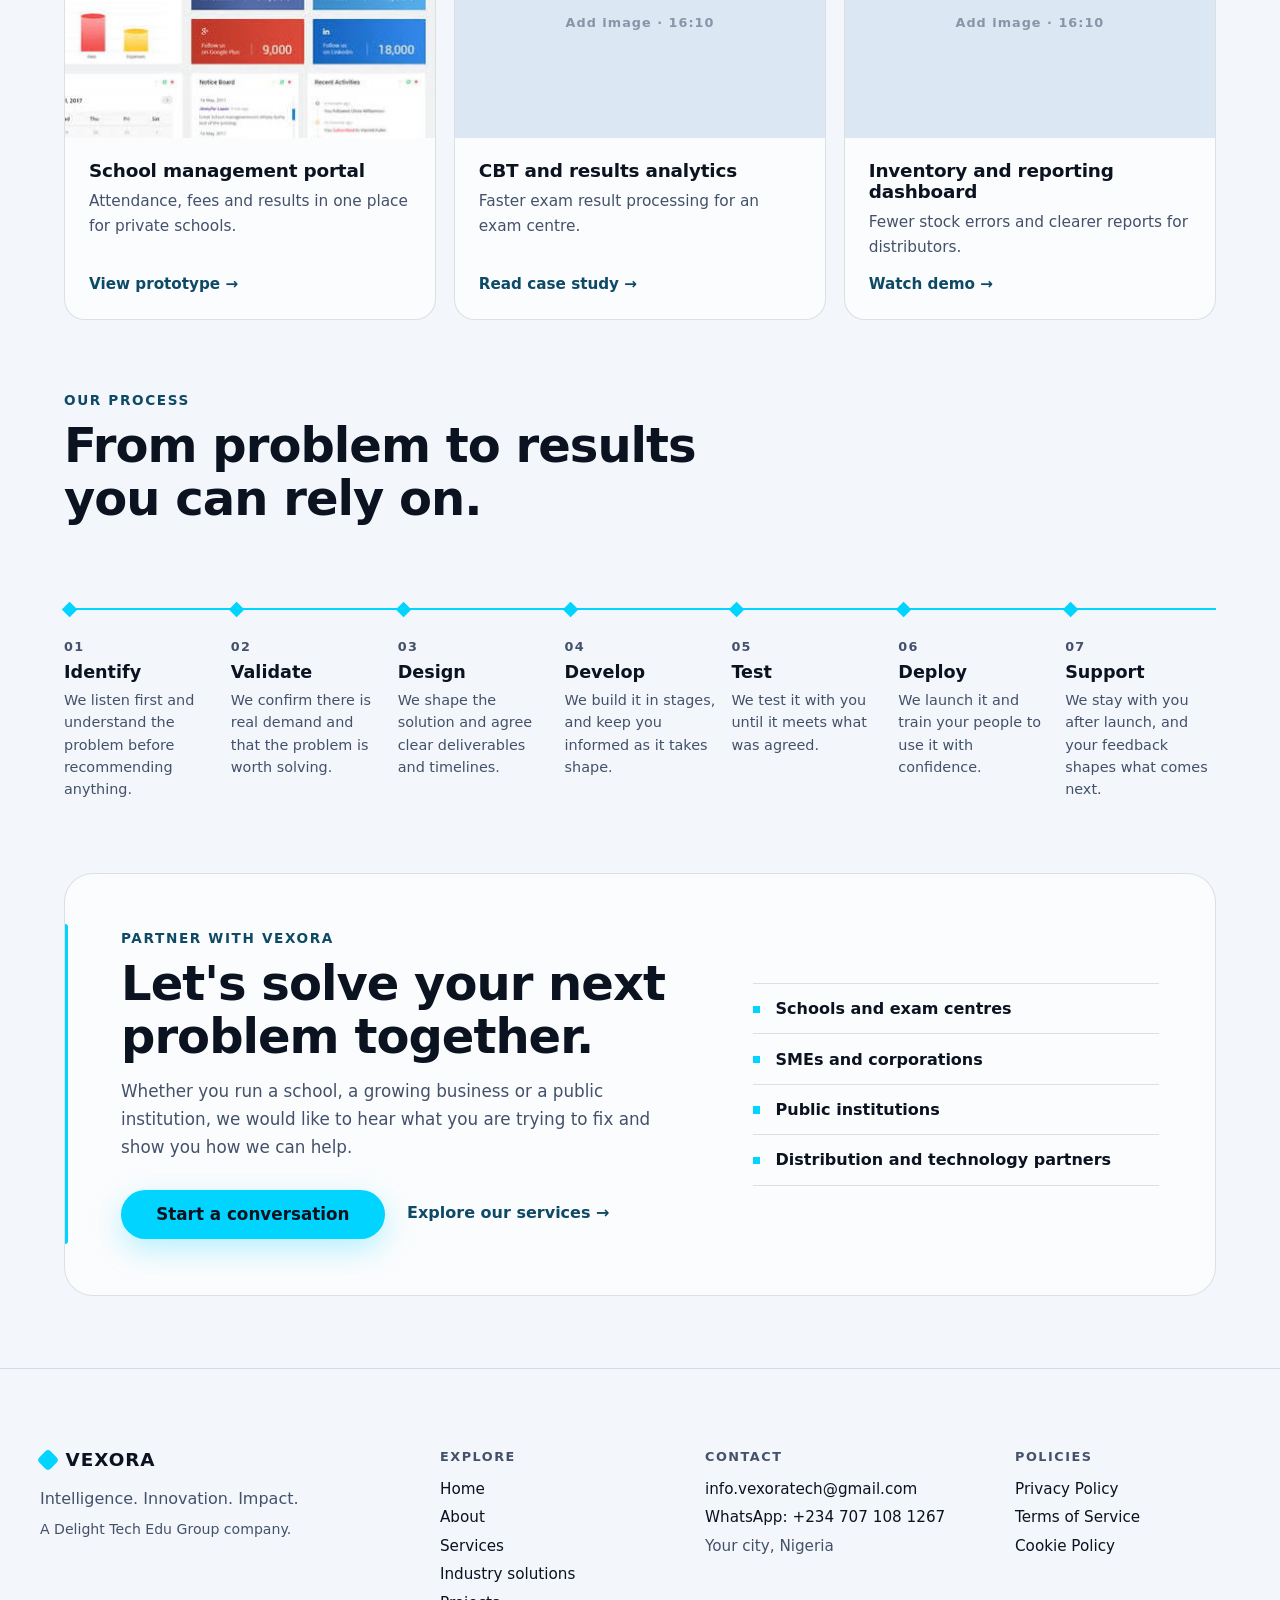
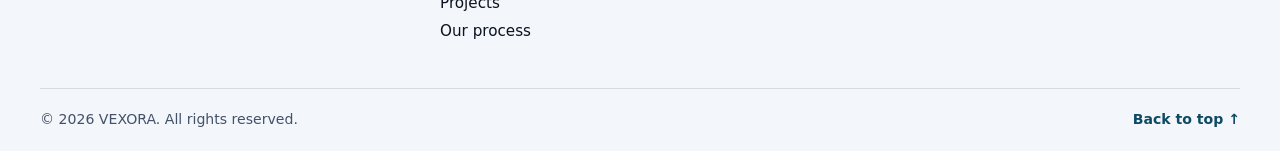
==== commit 3e04849d: "Add files via upload" ====
--- a/index.html
+++ b/index.html
@@ -5,16 +5,16 @@
   <meta name="viewport" content="width=device-width, initial-scale=1.0">
   <title>Vexora Tech</title>
   <link rel="stylesheet" href="style.css">
-  <link rel="icon" href="images/favicon.ico" sizes="any">
-<link rel="icon" type="image/png" sizes="32x32" href="images/favicon-32.png">
-<link rel="icon" type="image/png" sizes="192x192" href="images/favicon-192.png">
-<link rel="apple-touch-icon" href="images/apple-touch-icon.png">
+  <link rel="icon" href="favicon.ico" sizes="any">
+<link rel="icon" type="image/png" sizes="32x32" href="favicon-32.png">
+<link rel="icon" type="image/png" sizes="192x192" href="favicon-192.png">
+<link rel="apple-touch-icon" href="apple-touch-icon.png">
 </head>
 <body>
   <header>
     <nav class="nav" aria-label="Main">
       <a href="index.html" class="brand">
-  <img src="images/logo-mark.png" alt="" class="brand-logo" width="32" height="32">
+  <img src="logo-mark.png" alt="" class="brand-logo" width="32" height="32">
   <span>VEXORA</span>
 </a>
 
